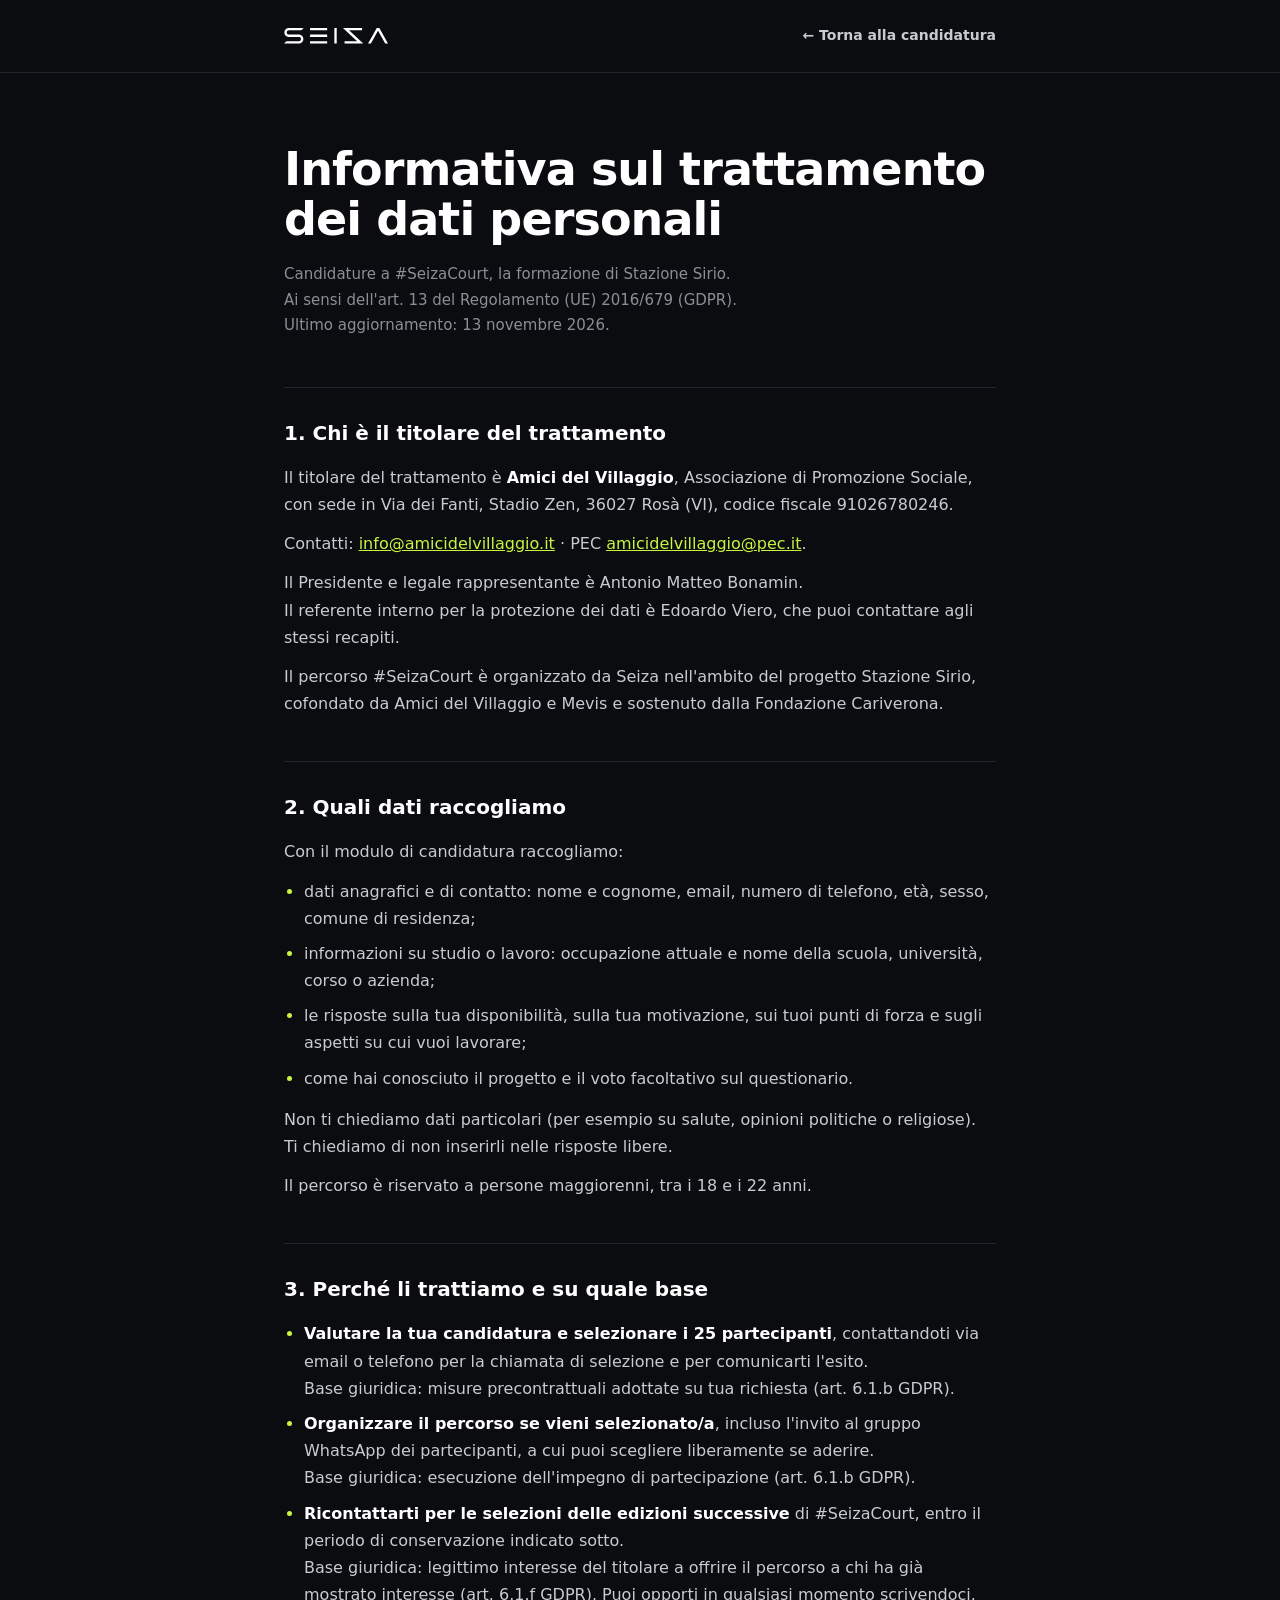
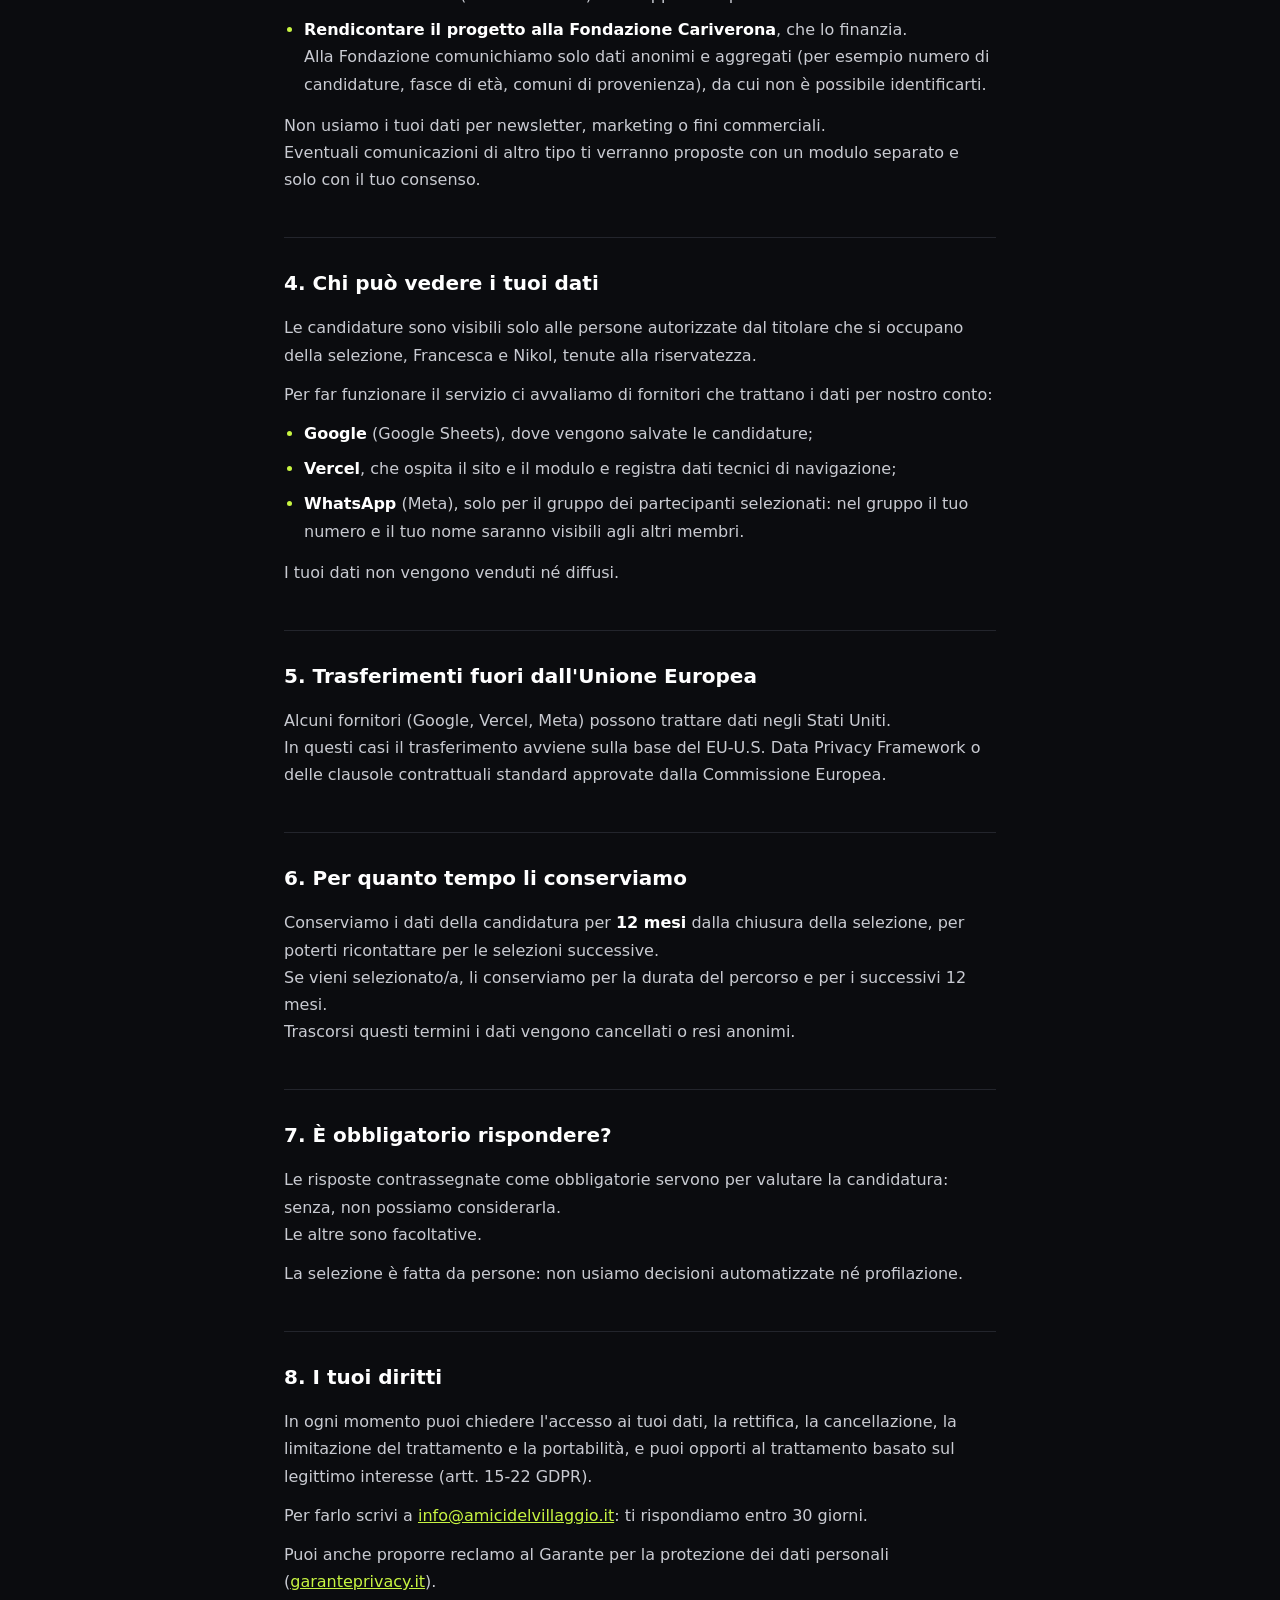
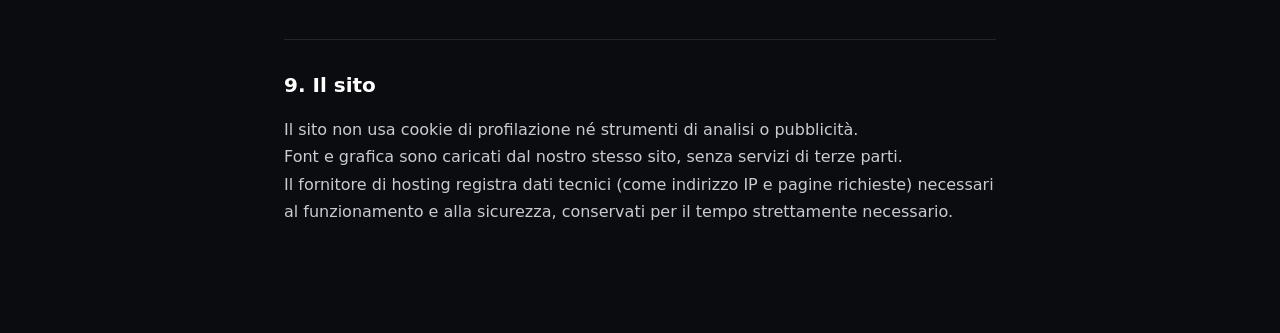
==== index.html @ 2c99aa0f "Add files via upload" ====
<!DOCTYPE html>
<html lang="it"><head><meta charset="utf-8"><meta name="viewport" content="width=device-width,initial-scale=1">
<title>Informativa privacy · Candidature #SeizaCourt</title>
<meta name="robots" content="noindex"><link rel="icon" href="/favicon.svg" type="image/svg+xml">
<link rel="stylesheet" href="/assets/fonts.css">
<style>
:root{--ink:#0B0C0F;--paper:#fff;--lime:#C8F542;--line:#23252C;--soft:#C9CBD2;--mute:#8B8E98}
*{box-sizing:border-box;margin:0;padding:0}
body{background:var(--ink);color:var(--paper);font-family:Montserrat,system-ui,sans-serif;font-weight:500;line-height:1.7;-webkit-font-smoothing:antialiased}
a{color:var(--lime)}
header{border-bottom:1px solid var(--line)}
header .in,main{max-width:760px;margin:0 auto;padding:0 24px}
header .in{height:72px;display:flex;align-items:center;justify-content:space-between}
header .brand{width:104px;display:block}header .brand svg{display:block;width:100%;height:auto}
header .back{color:var(--soft);text-decoration:none;font-size:14px;font-weight:600}
main{padding:72px 24px 96px}
h1{font-weight:800;font-size:clamp(30px,5vw,46px);line-height:1.08;letter-spacing:-.02em;text-wrap:balance}
.sub{color:var(--mute);font-size:15px;margin:18px 0 48px}
h2{font-weight:800;font-size:20px;margin:44px 0 14px;padding-top:28px;border-top:1px solid var(--line)}
p,li{color:var(--soft);font-size:16px}
p{margin:0 0 12px}strong{color:var(--paper)}
ul{margin:0 0 14px 20px}li{margin:0 0 8px}li::marker{color:var(--lime)}
</style></head>
<body><header><div class="in"><a class="brand" href="/" aria-label="Seiza"><svg xmlns="http://www.w3.org/2000/svg" viewBox="0 0 669.37 100" role="img" aria-label="Seiza"><path d="M605.23 17.22 L605.50 17.63 L605.87 18.51 L606.63 19.65 L607.01 20.53 L607.77 21.66 L608.15 22.55 L608.90 23.68 L609.28 24.57 L610.04 25.70 L610.42 26.58 L611.21 27.78 L614.49 33.83 L615.21 34.91 L615.59 35.79 L616.34 36.93 L616.72 37.81 L617.48 38.95 L617.86 39.83 L618.62 40.96 L618.99 41.85 L619.75 42.98 L620.13 43.87 L620.89 45.00 L621.26 45.88 L622.02 47.02 L622.40 47.90 L623.16 49.04 L623.54 49.92 L624.29 51.06 L624.67 51.94 L625.43 53.08 L625.81 53.96 L626.60 55.15 L628.74 59.18 L629.46 60.27 L629.84 61.15 L630.60 62.28 L630.98 63.17 L631.74 64.30 L632.11 65.19 L632.87 66.32 L633.25 67.20 L634.01 68.34 L634.38 69.22 L635.19 70.43 L651.28 99.20 L652.08 99.99 L669.37 99.99 L613.66 0.80 L612.87 0.01 L597.47 0.01 L596.44 1.33 L596.03 2.27 L595.28 3.40 L594.90 4.29 L594.14 5.42 L593.76 6.30 L593.01 7.44 L592.63 8.32 L591.87 9.46 L591.49 10.34 L590.74 11.48 L590.36 12.36 L589.60 13.49 L589.22 14.38 L588.47 15.51 L588.09 16.40 L587.33 17.53 L586.95 18.41 L586.19 19.55 L585.82 20.43 L585.06 21.57 L584.68 22.45 L583.92 23.59 L583.55 24.47 L582.79 25.61 L582.41 26.49 L581.65 27.62 L581.28 28.51 L580.52 29.64 L580.14 30.53 L579.38 31.66 L579.00 32.54 L578.25 33.68 L577.87 34.56 L577.11 35.70 L576.73 36.58 L575.98 37.72 L575.60 38.60 L574.84 39.73 L574.46 40.62 L573.71 41.75 L573.33 42.64 L572.57 43.77 L572.19 44.65 L571.44 45.79 L571.06 46.67 L570.30 47.81 L569.92 48.69 L569.16 49.83 L568.79 50.71 L568.03 51.84 L567.63 52.78 L541.01 99.92 L558.37 99.99 L559.17 99.20ZM510.09 99.99 L418.57 15.28 L502.76 15.22 L502.76 0.01 L379.37 0.07 L470.95 84.72 L389.79 84.78 L389.79 99.99ZM339.27 100.00 L339.34 0.08 L324.19 0.00 L324.12 99.92ZM277.71 15.22 L277.71 0.01 L167.69 0.07 L167.77 15.22ZM277.71 57.61 L277.71 42.39 L167.69 42.46 L167.77 57.61ZM277.71 99.99 L277.71 84.78 L167.69 84.85 L167.77 99.99ZM2.32 26.34 L2.19 26.46 L2.19 31.15 L2.32 31.28 L2.32 32.54 L2.49 32.71 L2.58 33.91 L3.39 37.28 L4.72 40.74 L6.19 43.54 L7.79 45.94 L9.53 48.08 L11.73 50.28 L15.19 52.94 L19.04 55.06 L22.12 56.27 L25.22 57.08 L27.06 57.28 L27.26 57.48 L28.52 57.48 L28.64 57.61 L96.26 57.61 L96.39 57.73 L97.76 57.73 L98.77 57.93 L100.83 58.62 L103.01 59.77 L104.32 60.75 L106.47 63.02 L107.35 64.34 L108.15 65.94 L108.72 67.52 L109.04 69.02 L109.04 70.38 L109.17 70.51 L109.17 71.88 L109.04 72.00 L109.04 73.37 L108.84 74.39 L108.15 76.45 L107.00 78.62 L106.01 79.95 L104.34 81.63 L103.01 82.62 L100.83 83.77 L98.77 84.45 L97.76 84.66 L96.39 84.66 L96.26 84.78 L15.15 84.78 L0.00 99.93 L97.37 99.99 L100.73 99.59 L105.25 98.39 L109.64 96.39 L113.22 94.01 L114.85 92.65 L117.05 90.45 L119.45 87.38 L121.83 83.15 L123.04 80.05 L123.98 76.30 L124.08 75.10 L124.25 74.93 L124.25 73.66 L124.38 73.54 L124.38 68.85 L124.21 68.69 L124.12 66.90 L123.57 64.17 L122.24 60.19 L120.38 56.46 L117.84 52.86 L114.84 49.72 L110.99 46.80 L107.27 44.81 L105.23 43.99 L102.06 43.07 L99.82 42.65 L99.44 42.65 L99.31 42.52 L98.05 42.52 L97.92 42.39 L30.31 42.39 L30.18 42.27 L28.81 42.27 L27.79 42.07 L25.72 41.37 L24.14 40.58 L22.81 39.70 L20.56 37.56 L19.21 35.65 L18.20 33.51 L17.52 30.92 L17.42 28.10 L17.53 28.00 L17.53 26.64 L17.85 25.13 L18.41 23.57 L19.56 21.38 L20.56 20.05 L22.21 18.39 L24.15 17.02 L25.72 16.24 L27.79 15.55 L28.81 15.34 L30.18 15.34 L30.31 15.22 L111.42 15.22 L126.57 0.07 L28.64 0.01 L28.48 0.17 L26.69 0.27 L23.97 0.81 L20.00 2.14 L17.20 3.47 L15.17 4.69 L11.73 7.33 L9.52 9.55 L7.13 12.59 L5.65 15.01 L4.33 17.80 L3.39 20.35 L2.58 23.71 L2.49 24.90 L2.32 25.07Z" fill="#FFFFFF" fill-rule="evenodd"/></svg></a><a class="back" href="/candidatura/">← Torna alla candidatura</a></div></header>
<main><h1>Informativa sul trattamento dei dati personali</h1>
<p class="sub">Candidature a #SeizaCourt, la formazione di Stazione Sirio.<br>Ai sensi dell'art. 13 del Regolamento (UE) 2016/679 (GDPR).<br>Ultimo aggiornamento: 13 novembre 2026.</p>

<h2>1. Chi è il titolare del trattamento</h2>
<p>Il titolare del trattamento è <strong>Amici del Villaggio</strong>, Associazione di Promozione Sociale, con sede in Via dei Fanti, Stadio Zen, 36027 Rosà (VI), codice fiscale 91026780246.</p>
<p>Contatti: <a href="mailto:info@amicidelvillaggio.it">info@amicidelvillaggio.it</a> · PEC <a href="mailto:amicidelvillaggio@pec.it">amicidelvillaggio@pec.it</a>.</p>
<p>Il Presidente e legale rappresentante è Antonio Matteo Bonamin.<br>Il referente interno per la protezione dei dati è Edoardo Viero, che puoi contattare agli stessi recapiti.</p>
<p>Il percorso #SeizaCourt è organizzato da Seiza nell'ambito del progetto Stazione Sirio, cofondato da Amici del Villaggio e Mevis e sostenuto dalla Fondazione Cariverona.</p>

<h2>2. Quali dati raccogliamo</h2>
<p>Con il modulo di candidatura raccogliamo:</p>
<ul>
<li>dati anagrafici e di contatto: nome e cognome, email, numero di telefono, età, sesso, comune di residenza;</li>
<li>informazioni su studio o lavoro: occupazione attuale e nome della scuola, università, corso o azienda;</li>
<li>le risposte sulla tua disponibilità, sulla tua motivazione, sui tuoi punti di forza e sugli aspetti su cui vuoi lavorare;</li>
<li>come hai conosciuto il progetto e il voto facoltativo sul questionario.</li>
</ul>
<p>Non ti chiediamo dati particolari (per esempio su salute, opinioni politiche o religiose).<br>Ti chiediamo di non inserirli nelle risposte libere.</p>
<p>Il percorso è riservato a persone maggiorenni, tra i 18 e i 22 anni.</p>

<h2>3. Perché li trattiamo e su quale base</h2>
<ul>
<li><strong>Valutare la tua candidatura e selezionare i 25 partecipanti</strong>, contattandoti via email o telefono per la chiamata di selezione e per comunicarti l'esito.<br>Base giuridica: misure precontrattuali adottate su tua richiesta (art. 6.1.b GDPR).</li>
<li><strong>Organizzare il percorso se vieni selezionato/a</strong>, incluso l'invito al gruppo WhatsApp dei partecipanti, a cui puoi scegliere liberamente se aderire.<br>Base giuridica: esecuzione dell'impegno di partecipazione (art. 6.1.b GDPR).</li>
<li><strong>Ricontattarti per le selezioni delle edizioni successive</strong> di #SeizaCourt, entro il periodo di conservazione indicato sotto.<br>Base giuridica: legittimo interesse del titolare a offrire il percorso a chi ha già mostrato interesse (art. 6.1.f GDPR). Puoi opporti in qualsiasi momento scrivendoci.</li>
<li><strong>Rendicontare il progetto alla Fondazione Cariverona</strong>, che lo finanzia.<br>Alla Fondazione comunichiamo solo dati anonimi e aggregati (per esempio numero di candidature, fasce di età, comuni di provenienza), da cui non è possibile identificarti.</li>
</ul>
<p>Non usiamo i tuoi dati per newsletter, marketing o fini commerciali.<br>Eventuali comunicazioni di altro tipo ti verranno proposte con un modulo separato e solo con il tuo consenso.</p>

<h2>4. Chi può vedere i tuoi dati</h2>
<p>Le candidature sono visibili solo alle persone autorizzate dal titolare che si occupano della selezione, Francesca e Nikol, tenute alla riservatezza.</p>
<p>Per far funzionare il servizio ci avvaliamo di fornitori che trattano i dati per nostro conto:</p>
<ul>
<li><strong>Google</strong> (Google Sheets), dove vengono salvate le candidature;</li>
<li><strong>Vercel</strong>, che ospita il sito e il modulo e registra dati tecnici di navigazione;</li>
<li><strong>WhatsApp</strong> (Meta), solo per il gruppo dei partecipanti selezionati: nel gruppo il tuo numero e il tuo nome saranno visibili agli altri membri.</li>
</ul>
<p>I tuoi dati non vengono venduti né diffusi.</p>

<h2>5. Trasferimenti fuori dall'Unione Europea</h2>
<p>Alcuni fornitori (Google, Vercel, Meta) possono trattare dati negli Stati Uniti.<br>In questi casi il trasferimento avviene sulla base del EU-U.S. Data Privacy Framework o delle clausole contrattuali standard approvate dalla Commissione Europea.</p>

<h2>6. Per quanto tempo li conserviamo</h2>
<p>Conserviamo i dati della candidatura per <strong>12 mesi</strong> dalla chiusura della selezione, per poterti ricontattare per le selezioni successive.<br>Se vieni selezionato/a, li conserviamo per la durata del percorso e per i successivi 12 mesi.<br>Trascorsi questi termini i dati vengono cancellati o resi anonimi.</p>

<h2>7. È obbligatorio rispondere?</h2>
<p>Le risposte contrassegnate come obbligatorie servono per valutare la candidatura: senza, non possiamo considerarla.<br>Le altre sono facoltative.</p>
<p>La selezione è fatta da persone: non usiamo decisioni automatizzate né profilazione.</p>

<h2>8. I tuoi diritti</h2>
<p>In ogni momento puoi chiedere l'accesso ai tuoi dati, la rettifica, la cancellazione, la limitazione del trattamento e la portabilità, e puoi opporti al trattamento basato sul legittimo interesse (artt. 15-22 GDPR).</p>
<p>Per farlo scrivi a <a href="mailto:info@amicidelvillaggio.it">info@amicidelvillaggio.it</a>: ti rispondiamo entro 30 giorni.</p>
<p>Puoi anche proporre reclamo al Garante per la protezione dei dati personali (<a href="https://www.garanteprivacy.it" target="_blank" rel="noopener">garanteprivacy.it</a>).</p>

<h2>9. Il sito</h2>
<p>Il sito non usa cookie di profilazione né strumenti di analisi o pubblicità.<br>Font e grafica sono caricati dal nostro stesso sito, senza servizi di terze parti.<br>Il fornitore di hosting registra dati tecnici (come indirizzo IP e pagine richieste) necessari al funzionamento e alla sicurezza, conservati per il tempo strettamente necessario.</p>
</main></body></html>
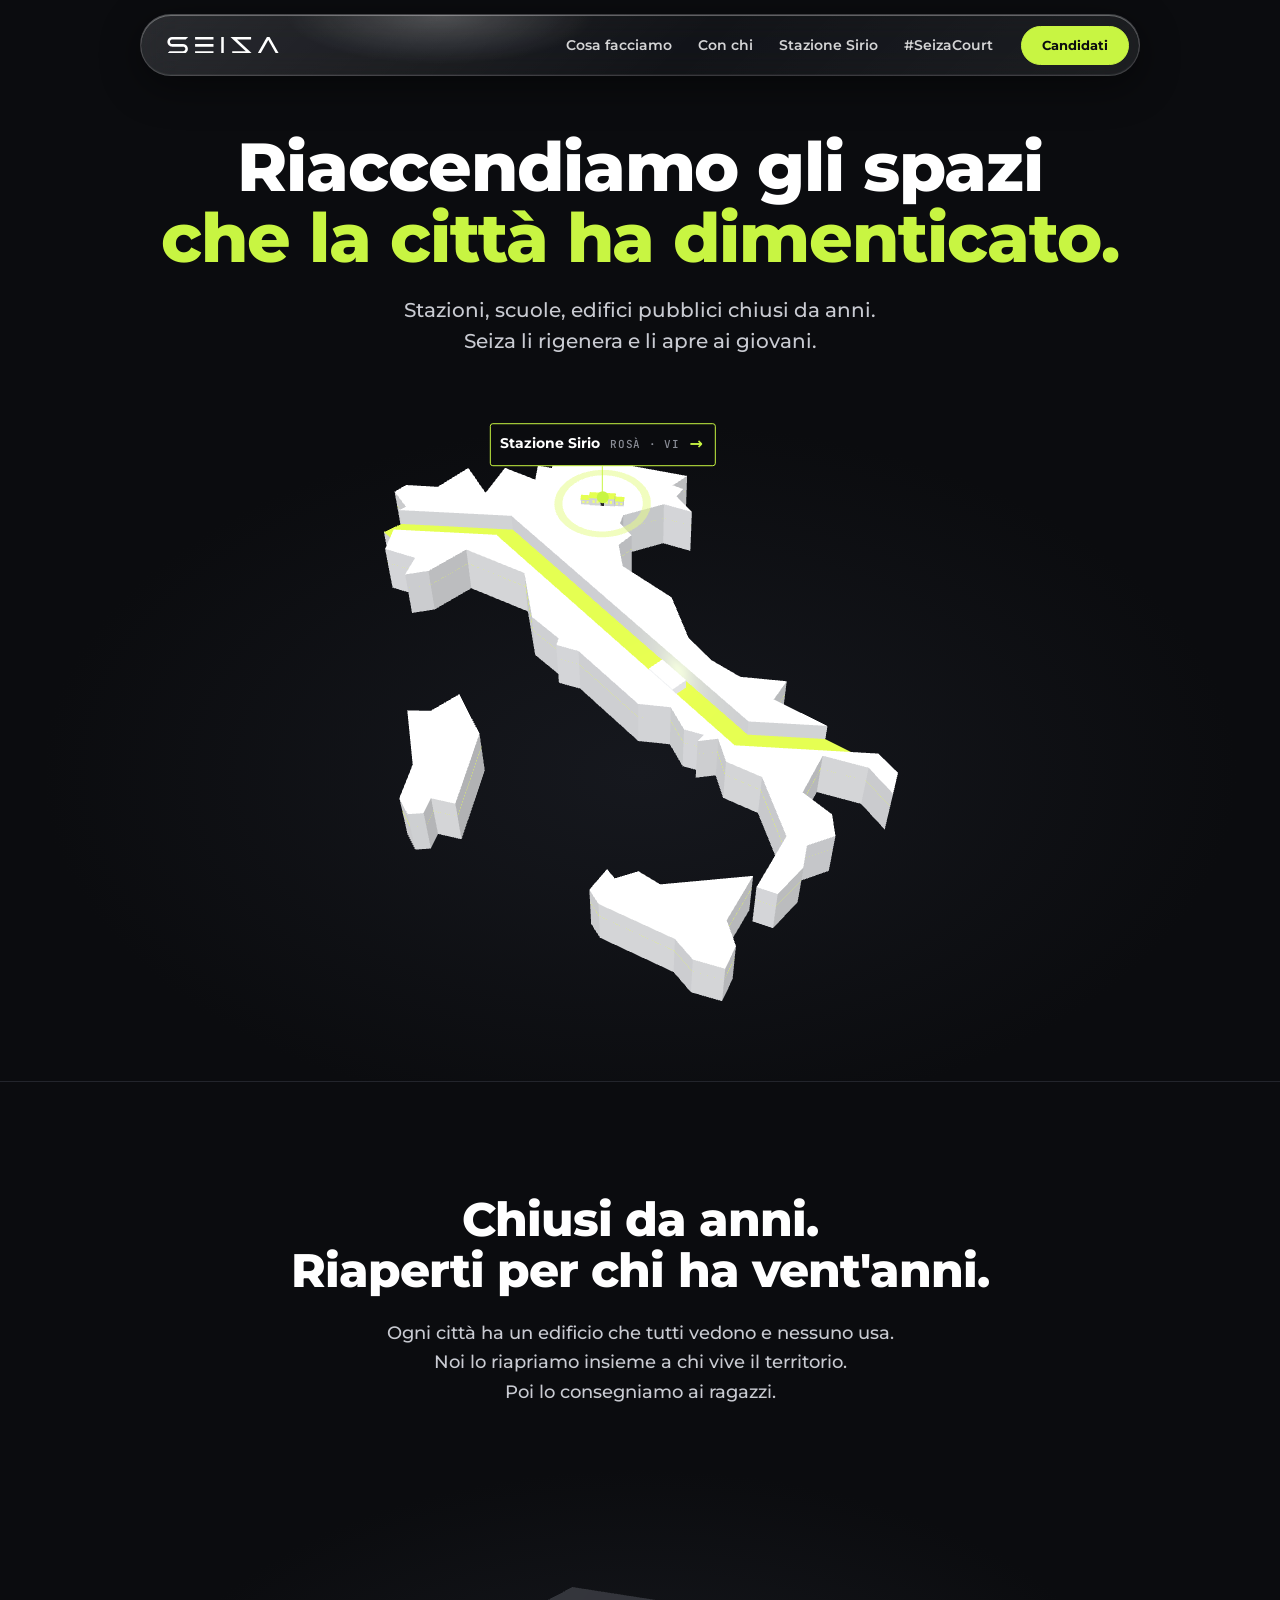
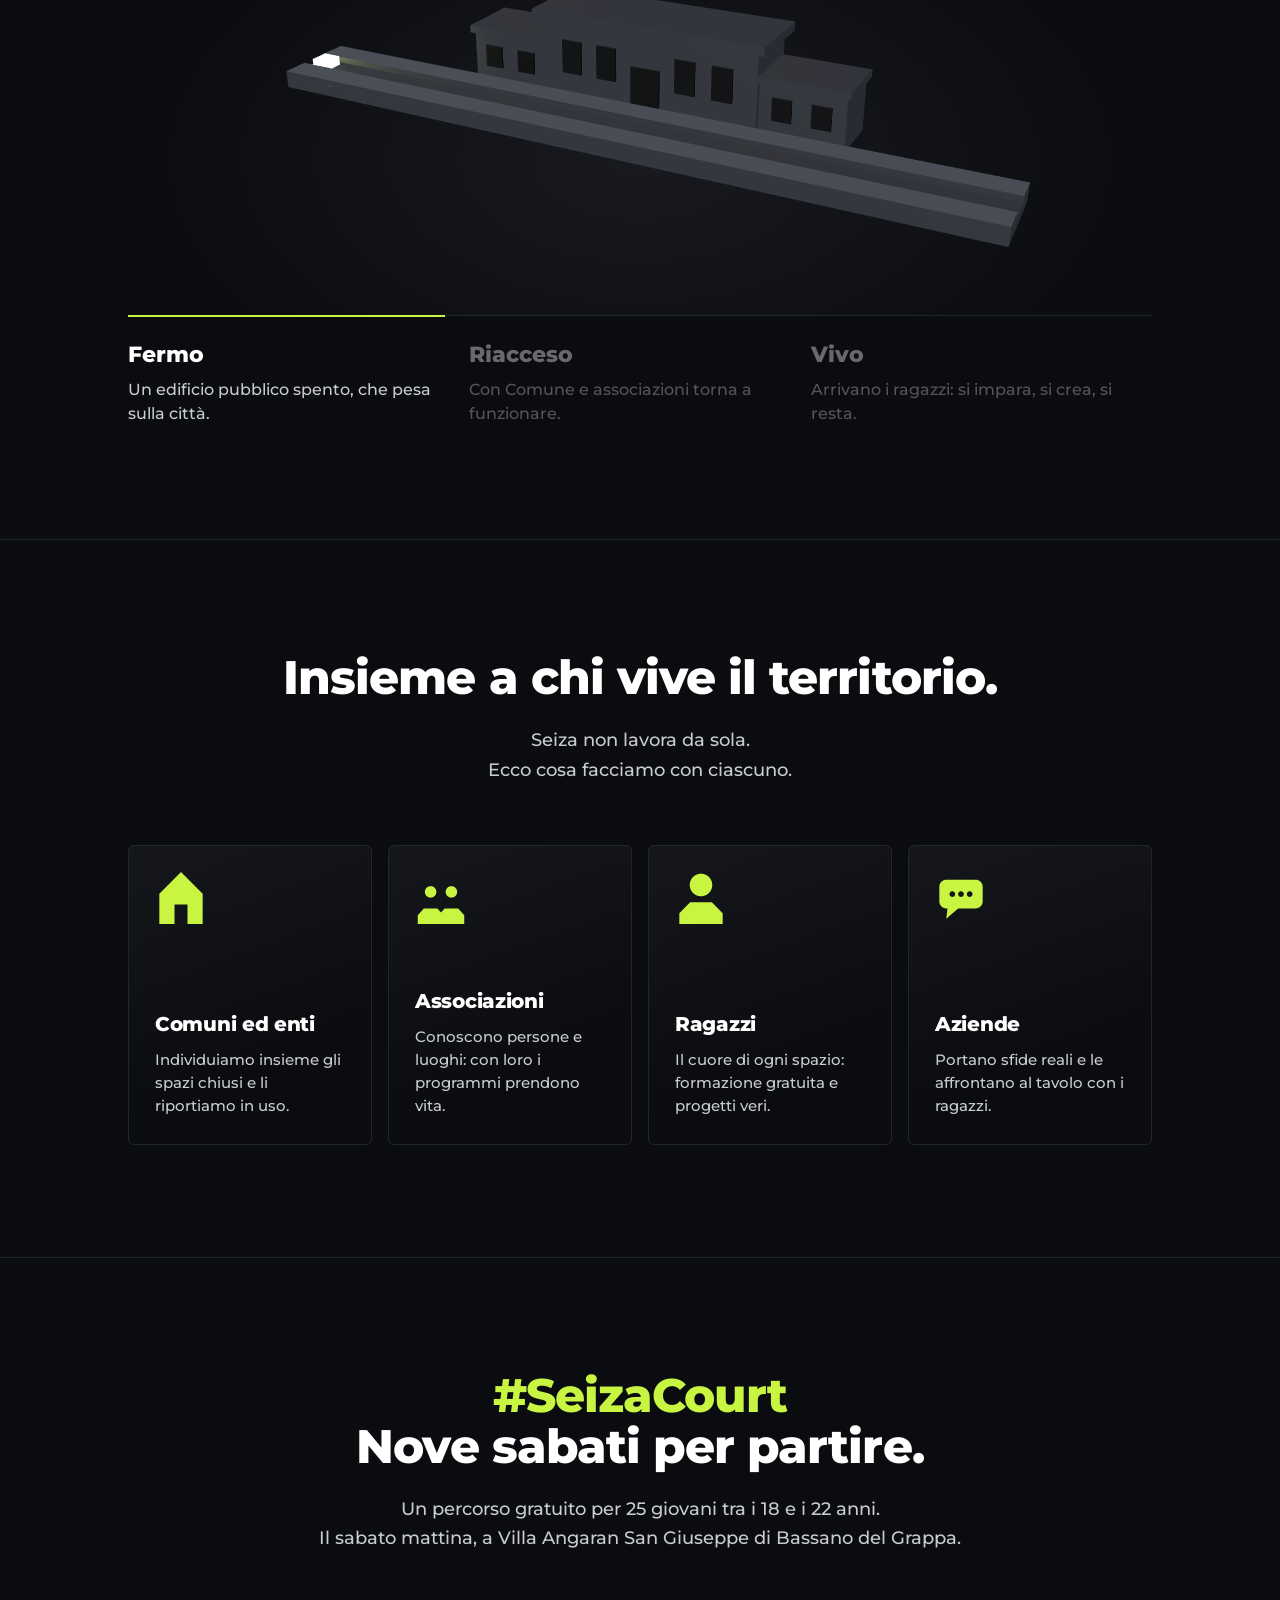
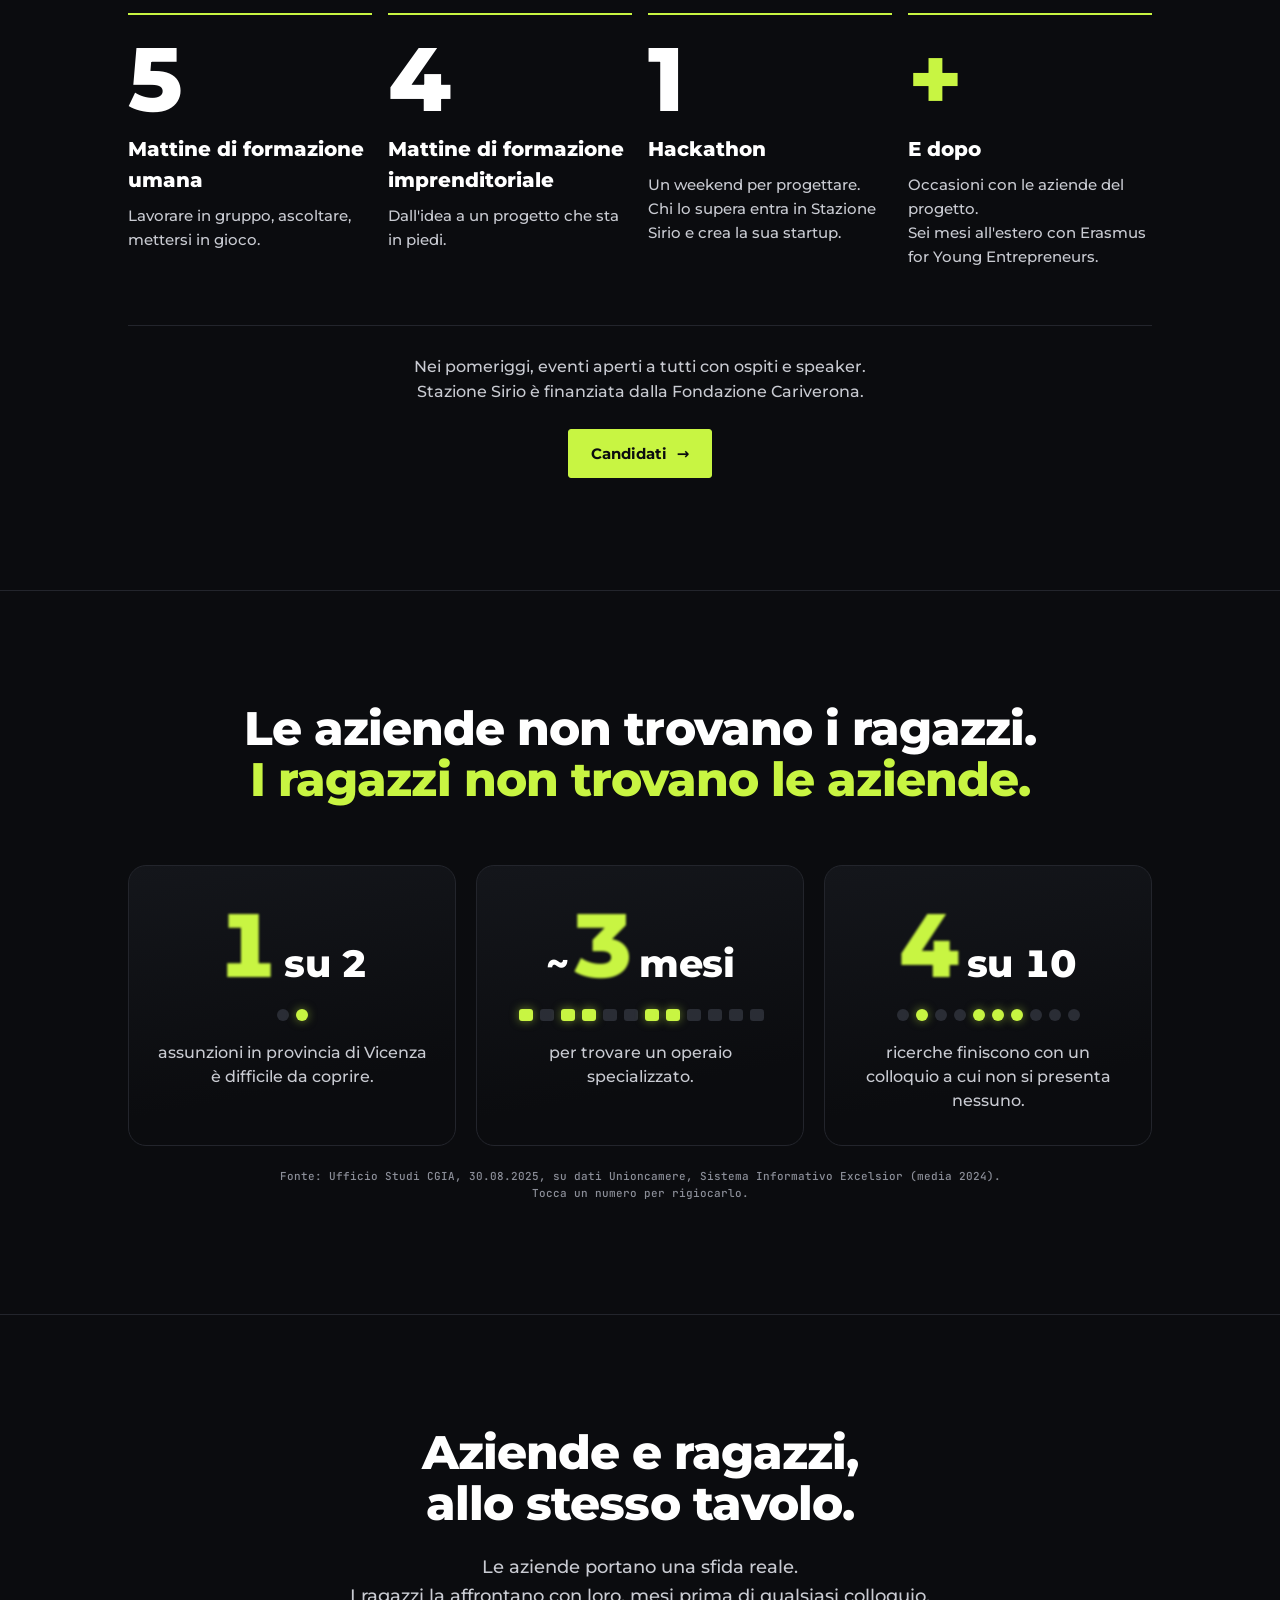
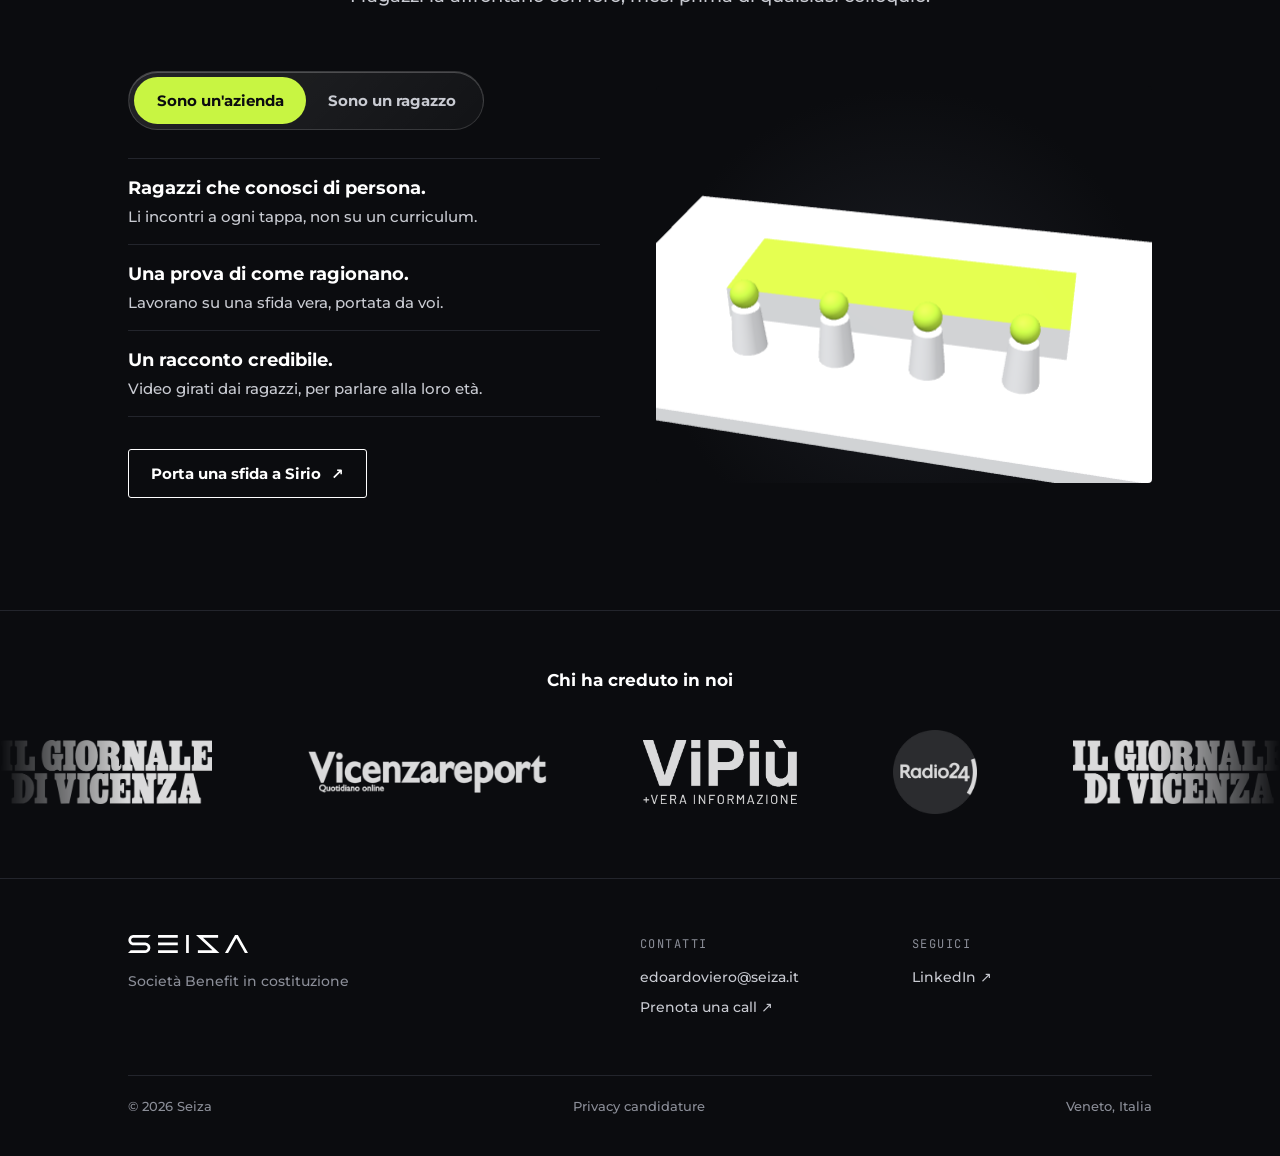
==== commit 4b1bdf1f: "Sito v8: home, candidatura e privacy come file separati Co-authored-by: edoardoviero <edoardoviero@u" ====
--- a/index.html
+++ b/index.html
@@ -1,81 +1,1183 @@
 <!DOCTYPE html>
 <html lang="it"><head><meta charset="utf-8"><meta name="viewport" content="width=device-width,initial-scale=1">
-<title>Informativa privacy · Candidature #SeizaCourt</title>
-<meta name="robots" content="noindex"><link rel="icon" href="/favicon.svg" type="image/svg+xml">
-<link rel="stylesheet" href="/assets/fonts.css">
-<style>
-:root{--ink:#0B0C0F;--paper:#fff;--lime:#C8F542;--line:#23252C;--soft:#C9CBD2;--mute:#8B8E98}
+<title>Seiza</title>
+<meta name="description" content="Seiza rigenera spazi in disuso e li apre ai giovani. Il primo programma, #SeizaCourt, parte da Stazione Sirio a Rosà (VI).">
+<meta property="og:title" content="Seiza"><meta property="og:description" content="Riaccendiamo gli spazi che la città ha dimenticato. Seiza rigenera spazi in disuso e li apre ai giovani."><meta property="og:image" content="/og-image.png"><meta name="twitter:card" content="summary_large_image"><link rel="icon" href="/favicon.svg" type="image/svg+xml"><link rel="apple-touch-icon" href="/apple-touch-icon.png">
+
+<link rel="stylesheet" href="/fonts.css">
+<style>/* Layout: one left edge for everything (12-col, 1240 max). Black field, white type, lime only where you act or where the track runs. */
+:root{
+  --ink:#0B0C0F; --ink2:#131419; --paper:#FFFFFF; --lime:#C8F542;
+  --line:#23252C; --mute:#8B8E98; --soft:#C9CBD2;
+  --display:'Montserrat',system-ui,-apple-system,'Segoe UI',sans-serif;
+  --mono:'JetBrains Mono',ui-monospace,Menlo,monospace;
+  --gut:clamp(16px,4vw,48px);
+  color-scheme:dark;
+}
 *{box-sizing:border-box;margin:0;padding:0}
-body{background:var(--ink);color:var(--paper);font-family:Montserrat,system-ui,sans-serif;font-weight:500;line-height:1.7;-webkit-font-smoothing:antialiased}
-a{color:var(--lime)}
-header{border-bottom:1px solid var(--line)}
-header .in,main{max-width:760px;margin:0 auto;padding:0 24px}
-header .in{height:72px;display:flex;align-items:center;justify-content:space-between}
-header .brand{width:104px;display:block}header .brand svg{display:block;width:100%;height:auto}
-header .back{color:var(--soft);text-decoration:none;font-size:14px;font-weight:600}
-main{padding:72px 24px 96px}
-h1{font-weight:800;font-size:clamp(30px,5vw,46px);line-height:1.08;letter-spacing:-.02em;text-wrap:balance}
-.sub{color:var(--mute);font-size:15px;margin:18px 0 48px}
-h2{font-weight:800;font-size:20px;margin:44px 0 14px;padding-top:28px;border-top:1px solid var(--line)}
-p,li{color:var(--soft);font-size:16px}
-p{margin:0 0 12px}strong{color:var(--paper)}
-ul{margin:0 0 14px 20px}li{margin:0 0 8px}li::marker{color:var(--lime)}
-</style></head>
-<body><header><div class="in"><a class="brand" href="/" aria-label="Seiza"><svg xmlns="http://www.w3.org/2000/svg" viewBox="0 0 669.37 100" role="img" aria-label="Seiza"><path d="M605.23 17.22 L605.50 17.63 L605.87 18.51 L606.63 19.65 L607.01 20.53 L607.77 21.66 L608.15 22.55 L608.90 23.68 L609.28 24.57 L610.04 25.70 L610.42 26.58 L611.21 27.78 L614.49 33.83 L615.21 34.91 L615.59 35.79 L616.34 36.93 L616.72 37.81 L617.48 38.95 L617.86 39.83 L618.62 40.96 L618.99 41.85 L619.75 42.98 L620.13 43.87 L620.89 45.00 L621.26 45.88 L622.02 47.02 L622.40 47.90 L623.16 49.04 L623.54 49.92 L624.29 51.06 L624.67 51.94 L625.43 53.08 L625.81 53.96 L626.60 55.15 L628.74 59.18 L629.46 60.27 L629.84 61.15 L630.60 62.28 L630.98 63.17 L631.74 64.30 L632.11 65.19 L632.87 66.32 L633.25 67.20 L634.01 68.34 L634.38 69.22 L635.19 70.43 L651.28 99.20 L652.08 99.99 L669.37 99.99 L613.66 0.80 L612.87 0.01 L597.47 0.01 L596.44 1.33 L596.03 2.27 L595.28 3.40 L594.90 4.29 L594.14 5.42 L593.76 6.30 L593.01 7.44 L592.63 8.32 L591.87 9.46 L591.49 10.34 L590.74 11.48 L590.36 12.36 L589.60 13.49 L589.22 14.38 L588.47 15.51 L588.09 16.40 L587.33 17.53 L586.95 18.41 L586.19 19.55 L585.82 20.43 L585.06 21.57 L584.68 22.45 L583.92 23.59 L583.55 24.47 L582.79 25.61 L582.41 26.49 L581.65 27.62 L581.28 28.51 L580.52 29.64 L580.14 30.53 L579.38 31.66 L579.00 32.54 L578.25 33.68 L577.87 34.56 L577.11 35.70 L576.73 36.58 L575.98 37.72 L575.60 38.60 L574.84 39.73 L574.46 40.62 L573.71 41.75 L573.33 42.64 L572.57 43.77 L572.19 44.65 L571.44 45.79 L571.06 46.67 L570.30 47.81 L569.92 48.69 L569.16 49.83 L568.79 50.71 L568.03 51.84 L567.63 52.78 L541.01 99.92 L558.37 99.99 L559.17 99.20ZM510.09 99.99 L418.57 15.28 L502.76 15.22 L502.76 0.01 L379.37 0.07 L470.95 84.72 L389.79 84.78 L389.79 99.99ZM339.27 100.00 L339.34 0.08 L324.19 0.00 L324.12 99.92ZM277.71 15.22 L277.71 0.01 L167.69 0.07 L167.77 15.22ZM277.71 57.61 L277.71 42.39 L167.69 42.46 L167.77 57.61ZM277.71 99.99 L277.71 84.78 L167.69 84.85 L167.77 99.99ZM2.32 26.34 L2.19 26.46 L2.19 31.15 L2.32 31.28 L2.32 32.54 L2.49 32.71 L2.58 33.91 L3.39 37.28 L4.72 40.74 L6.19 43.54 L7.79 45.94 L9.53 48.08 L11.73 50.28 L15.19 52.94 L19.04 55.06 L22.12 56.27 L25.22 57.08 L27.06 57.28 L27.26 57.48 L28.52 57.48 L28.64 57.61 L96.26 57.61 L96.39 57.73 L97.76 57.73 L98.77 57.93 L100.83 58.62 L103.01 59.77 L104.32 60.75 L106.47 63.02 L107.35 64.34 L108.15 65.94 L108.72 67.52 L109.04 69.02 L109.04 70.38 L109.17 70.51 L109.17 71.88 L109.04 72.00 L109.04 73.37 L108.84 74.39 L108.15 76.45 L107.00 78.62 L106.01 79.95 L104.34 81.63 L103.01 82.62 L100.83 83.77 L98.77 84.45 L97.76 84.66 L96.39 84.66 L96.26 84.78 L15.15 84.78 L0.00 99.93 L97.37 99.99 L100.73 99.59 L105.25 98.39 L109.64 96.39 L113.22 94.01 L114.85 92.65 L117.05 90.45 L119.45 87.38 L121.83 83.15 L123.04 80.05 L123.98 76.30 L124.08 75.10 L124.25 74.93 L124.25 73.66 L124.38 73.54 L124.38 68.85 L124.21 68.69 L124.12 66.90 L123.57 64.17 L122.24 60.19 L120.38 56.46 L117.84 52.86 L114.84 49.72 L110.99 46.80 L107.27 44.81 L105.23 43.99 L102.06 43.07 L99.82 42.65 L99.44 42.65 L99.31 42.52 L98.05 42.52 L97.92 42.39 L30.31 42.39 L30.18 42.27 L28.81 42.27 L27.79 42.07 L25.72 41.37 L24.14 40.58 L22.81 39.70 L20.56 37.56 L19.21 35.65 L18.20 33.51 L17.52 30.92 L17.42 28.10 L17.53 28.00 L17.53 26.64 L17.85 25.13 L18.41 23.57 L19.56 21.38 L20.56 20.05 L22.21 18.39 L24.15 17.02 L25.72 16.24 L27.79 15.55 L28.81 15.34 L30.18 15.34 L30.31 15.22 L111.42 15.22 L126.57 0.07 L28.64 0.01 L28.48 0.17 L26.69 0.27 L23.97 0.81 L20.00 2.14 L17.20 3.47 L15.17 4.69 L11.73 7.33 L9.52 9.55 L7.13 12.59 L5.65 15.01 L4.33 17.80 L3.39 20.35 L2.58 23.71 L2.49 24.90 L2.32 25.07Z" fill="#FFFFFF" fill-rule="evenodd"/></svg></a><a class="back" href="/candidatura/">← Torna alla candidatura</a></div></header>
-<main><h1>Informativa sul trattamento dei dati personali</h1>
-<p class="sub">Candidature a #SeizaCourt, la formazione di Stazione Sirio.<br>Ai sensi dell'art. 13 del Regolamento (UE) 2016/679 (GDPR).<br>Ultimo aggiornamento: 13 novembre 2026.</p>
-
-<h2>1. Chi è il titolare del trattamento</h2>
-<p>Il titolare del trattamento è <strong>Amici del Villaggio</strong>, Associazione di Promozione Sociale, con sede in Via dei Fanti, Stadio Zen, 36027 Rosà (VI), codice fiscale 91026780246.</p>
-<p>Contatti: <a href="mailto:info@amicidelvillaggio.it">info@amicidelvillaggio.it</a> · PEC <a href="mailto:amicidelvillaggio@pec.it">amicidelvillaggio@pec.it</a>.</p>
-<p>Il Presidente e legale rappresentante è Antonio Matteo Bonamin.<br>Il referente interno per la protezione dei dati è Edoardo Viero, che puoi contattare agli stessi recapiti.</p>
-<p>Il percorso #SeizaCourt è organizzato da Seiza nell'ambito del progetto Stazione Sirio, cofondato da Amici del Villaggio e Mevis e sostenuto dalla Fondazione Cariverona.</p>
-
-<h2>2. Quali dati raccogliamo</h2>
-<p>Con il modulo di candidatura raccogliamo:</p>
-<ul>
-<li>dati anagrafici e di contatto: nome e cognome, email, numero di telefono, età, sesso, comune di residenza;</li>
-<li>informazioni su studio o lavoro: occupazione attuale e nome della scuola, università, corso o azienda;</li>
-<li>le risposte sulla tua disponibilità, sulla tua motivazione, sui tuoi punti di forza e sugli aspetti su cui vuoi lavorare;</li>
-<li>come hai conosciuto il progetto e il voto facoltativo sul questionario.</li>
-</ul>
-<p>Non ti chiediamo dati particolari (per esempio su salute, opinioni politiche o religiose).<br>Ti chiediamo di non inserirli nelle risposte libere.</p>
-<p>Il percorso è riservato a persone maggiorenni, tra i 18 e i 22 anni.</p>
-
-<h2>3. Perché li trattiamo e su quale base</h2>
-<ul>
-<li><strong>Valutare la tua candidatura e selezionare i 25 partecipanti</strong>, contattandoti via email o telefono per la chiamata di selezione e per comunicarti l'esito.<br>Base giuridica: misure precontrattuali adottate su tua richiesta (art. 6.1.b GDPR).</li>
-<li><strong>Organizzare il percorso se vieni selezionato/a</strong>, incluso l'invito al gruppo WhatsApp dei partecipanti, a cui puoi scegliere liberamente se aderire.<br>Base giuridica: esecuzione dell'impegno di partecipazione (art. 6.1.b GDPR).</li>
-<li><strong>Ricontattarti per le selezioni delle edizioni successive</strong> di #SeizaCourt, entro il periodo di conservazione indicato sotto.<br>Base giuridica: legittimo interesse del titolare a offrire il percorso a chi ha già mostrato interesse (art. 6.1.f GDPR). Puoi opporti in qualsiasi momento scrivendoci.</li>
-<li><strong>Rendicontare il progetto alla Fondazione Cariverona</strong>, che lo finanzia.<br>Alla Fondazione comunichiamo solo dati anonimi e aggregati (per esempio numero di candidature, fasce di età, comuni di provenienza), da cui non è possibile identificarti.</li>
-</ul>
-<p>Non usiamo i tuoi dati per newsletter, marketing o fini commerciali.<br>Eventuali comunicazioni di altro tipo ti verranno proposte con un modulo separato e solo con il tuo consenso.</p>
-
-<h2>4. Chi può vedere i tuoi dati</h2>
-<p>Le candidature sono visibili solo alle persone autorizzate dal titolare che si occupano della selezione, Francesca e Nikol, tenute alla riservatezza.</p>
-<p>Per far funzionare il servizio ci avvaliamo di fornitori che trattano i dati per nostro conto:</p>
-<ul>
-<li><strong>Google</strong> (Google Sheets), dove vengono salvate le candidature;</li>
-<li><strong>Vercel</strong>, che ospita il sito e il modulo e registra dati tecnici di navigazione;</li>
-<li><strong>WhatsApp</strong> (Meta), solo per il gruppo dei partecipanti selezionati: nel gruppo il tuo numero e il tuo nome saranno visibili agli altri membri.</li>
-</ul>
-<p>I tuoi dati non vengono venduti né diffusi.</p>
-
-<h2>5. Trasferimenti fuori dall'Unione Europea</h2>
-<p>Alcuni fornitori (Google, Vercel, Meta) possono trattare dati negli Stati Uniti.<br>In questi casi il trasferimento avviene sulla base del EU-U.S. Data Privacy Framework o delle clausole contrattuali standard approvate dalla Commissione Europea.</p>
-
-<h2>6. Per quanto tempo li conserviamo</h2>
-<p>Conserviamo i dati della candidatura per <strong>12 mesi</strong> dalla chiusura della selezione, per poterti ricontattare per le selezioni successive.<br>Se vieni selezionato/a, li conserviamo per la durata del percorso e per i successivi 12 mesi.<br>Trascorsi questi termini i dati vengono cancellati o resi anonimi.</p>
-
-<h2>7. È obbligatorio rispondere?</h2>
-<p>Le risposte contrassegnate come obbligatorie servono per valutare la candidatura: senza, non possiamo considerarla.<br>Le altre sono facoltative.</p>
-<p>La selezione è fatta da persone: non usiamo decisioni automatizzate né profilazione.</p>
-
-<h2>8. I tuoi diritti</h2>
-<p>In ogni momento puoi chiedere l'accesso ai tuoi dati, la rettifica, la cancellazione, la limitazione del trattamento e la portabilità, e puoi opporti al trattamento basato sul legittimo interesse (artt. 15-22 GDPR).</p>
-<p>Per farlo scrivi a <a href="mailto:info@amicidelvillaggio.it">info@amicidelvillaggio.it</a>: ti rispondiamo entro 30 giorni.</p>
-<p>Puoi anche proporre reclamo al Garante per la protezione dei dati personali (<a href="https://www.garanteprivacy.it" target="_blank" rel="noopener">garanteprivacy.it</a>).</p>
-
-<h2>9. Il sito</h2>
-<p>Il sito non usa cookie di profilazione né strumenti di analisi o pubblicità.<br>Font e grafica sono caricati dal nostro stesso sito, senza servizi di terze parti.<br>Il fornitore di hosting registra dati tecnici (come indirizzo IP e pagine richieste) necessari al funzionamento e alla sicurezza, conservati per il tempo strettamente necessario.</p>
-</main></body></html>+html{scroll-behavior:smooth}
+body{background:var(--ink);color:var(--paper);font-family:var(--display);font-weight:500;line-height:1.55;-webkit-font-smoothing:antialiased}
+a{color:inherit}
+::selection{background:var(--lime);color:var(--ink)}
+:focus-visible{outline:2px solid var(--lime);outline-offset:3px}
+.wrap{max-width:1240px;margin:0 auto;padding:0 var(--gut)}
+.lbl{font-family:var(--mono);font-size:12px;letter-spacing:.12em;text-transform:uppercase;color:var(--mute)}
+.lbl.l{color:var(--lime)}
+h1,h2,h3{text-wrap:balance;letter-spacing:-.015em}
+.btn{display:inline-flex;align-items:center;gap:10px;font:700 15px/1 var(--display);text-decoration:none;padding:16px 22px;border-radius:3px;border:1px solid var(--paper);background:transparent;color:var(--paper);cursor:pointer;transition:background .2s,color .2s,border-color .2s}
+.btn:hover{background:var(--paper);color:var(--ink)}
+.btn.lime{background:var(--lime);border-color:var(--lime);color:var(--ink)}
+.btn.lime:hover{background:var(--paper);border-color:var(--paper)}
+.btn.sm{padding:11px 16px;font-size:13px}
+.btn .ar{transition:transform .2s}.btn:hover .ar{transform:translateX(3px)}
+
+/* nav */
+nav{position:sticky;top:0;z-index:40;background:rgba(11,12,15,.86);backdrop-filter:blur(12px);-webkit-backdrop-filter:blur(12px);border-bottom:1px solid var(--line)}
+nav .wrap{display:flex;align-items:center;gap:32px;height:72px}
+.brand{display:block;width:150px;text-decoration:none}
+.brand svg{display:block;width:100%;height:auto}
+nav ul{list-style:none;display:flex;gap:28px;margin-left:auto}
+nav ul a{text-decoration:none;font-size:14px;font-weight:600;color:var(--soft)}
+nav ul a:hover{color:var(--paper)}
+@media (max-width:820px){nav ul{display:none}nav .btn{margin-left:auto}}
+
+/* hero */
+.hero{padding:56px 0 0}
+.hero-grid{display:grid;grid-template-columns:minmax(0,5fr) minmax(0,7fr);gap:40px;align-items:center}
+.hero h1{font-weight:800;font-size:clamp(38px,5.2vw,68px);line-height:1.02;margin:18px 0 22px}
+.hero h1 em{font-style:normal;color:var(--lime)}
+.hero p.lead{font-size:clamp(17px,1.5vw,19px);color:var(--soft);max-width:44ch}
+.ctas{display:flex;gap:12px;flex-wrap:wrap;margin-top:32px}
+.map{position:relative;aspect-ratio:1/1;max-height:720px;width:100%;touch-action:pan-y;cursor:grab}
+.map:active{cursor:grabbing}
+.map canvas{position:absolute;inset:0;width:100%!important;height:100%!important;display:block}
+.map .fb{position:absolute;inset:0;display:grid;place-items:center}
+.map .fb svg{width:78%;height:auto}
+.pin{text-decoration:none;position:absolute;left:0;top:0;transform:translate(-50%,-100%);z-index:3;display:flex;flex-direction:column;align-items:center;gap:0;background:none;border:0;color:var(--paper);cursor:pointer;font-family:var(--display)}
+.pin .tag{display:flex;align-items:center;gap:10px;background:var(--ink);border:1px solid var(--lime);border-radius:3px;padding:8px 12px 8px 10px;white-space:nowrap;transition:background .2s,color .2s}
+.pin .tag b{font-weight:700;font-size:14px}
+.pin .tag span{font-family:var(--mono);font-size:11px;color:var(--mute);letter-spacing:.06em}
+.pin .tag i{font-style:normal;color:var(--lime);font-weight:700}
+.pin:hover .tag,.pin:focus-visible .tag{background:var(--lime);color:var(--ink)}
+.pin:hover .tag span,.pin:focus-visible .tag span,.pin:hover .tag i,.pin:focus-visible .tag i{color:var(--ink)}
+.pin .stem{width:1px;height:26px;background:var(--lime)}
+.pin .dot{width:12px;height:12px;border-radius:50%;background:var(--lime);box-shadow:0 0 0 0 rgba(200,245,66,.6);animation:pulse 2s infinite;margin-top:-1px}
+@keyframes pulse{0%{box-shadow:0 0 0 0 rgba(200,245,66,.55)}80%,100%{box-shadow:0 0 0 14px rgba(200,245,66,0)}}
+.map .hint{position:absolute;right:0;bottom:6px}
+@media (max-width:900px){.hero-grid{grid-template-columns:1fr}.map{max-width:560px;margin:0 auto}}
+.facts{display:grid;grid-template-columns:repeat(3,1fr);border-top:1px solid var(--line);margin-top:40px}
+.facts>div{padding:24px 0 28px;border-right:1px solid var(--line);padding-left:28px}
+.facts>div:first-child{padding-left:0}
+.facts>div:last-child{border-right:0}
+.facts b{display:block;font-weight:800;font-size:clamp(28px,3.2vw,44px);line-height:1.1;font-variant-numeric:tabular-nums}
+.facts span{color:var(--mute);font-size:14px}
+@media (max-width:600px){.facts{grid-template-columns:1fr}.facts>div{border-right:0;border-bottom:1px solid var(--line);padding-left:0}}
+
+/* sections */
+section{padding:112px 0;border-top:1px solid var(--line)}
+.head{max-width:780px;margin-bottom:56px}
+.head h2{font-weight:800;font-size:clamp(30px,3.8vw,50px);line-height:1.08;margin:14px 0 18px}
+.head p{color:var(--soft);font-size:18px;max-width:60ch}
+@media (max-width:700px){section{padding:80px 0}}
+.stats{display:grid;grid-template-columns:repeat(3,1fr);gap:16px}
+.stat{border:1px solid var(--line);border-radius:4px;padding:28px;display:flex;flex-direction:column;gap:10px;background:var(--ink2)}
+.stat b{font-weight:800;font-size:clamp(40px,4.4vw,60px);line-height:1;font-variant-numeric:tabular-nums}
+.stat p{color:var(--soft);font-size:15px}
+.src{margin-top:14px;font-family:var(--mono);font-size:11px;color:var(--mute)}
+@media (max-width:860px){.stats{grid-template-columns:1fr}}
+.actors{display:grid;grid-template-columns:repeat(4,1fr);gap:16px}
+.actor{border:1px solid var(--line);border-radius:4px;padding:28px 24px;background:var(--ink2);display:flex;flex-direction:column;gap:12px;min-height:300px}
+.actor .ic{width:52px;height:52px;margin-bottom:22px}
+.actor .ic svg{width:100%;height:100%}
+.actor h3{font-weight:800;font-size:22px}
+.actor p{color:var(--soft);font-size:15px}
+.actor .gv{margin-top:auto;padding-top:16px;border-top:1px solid var(--line);font-family:var(--mono);font-size:12px;color:var(--lime);letter-spacing:.04em}
+.actor.me{background:var(--lime);border-color:var(--lime);color:var(--ink)}
+.actor.me p{color:#2b3010}.actor.me .gv{color:var(--ink);border-color:rgba(11,12,15,.2)}
+@media (max-width:1000px){.actors{grid-template-columns:1fr 1fr}}
+@media (max-width:560px){.actors{grid-template-columns:1fr}}
+.line-list{border-top:1px solid var(--line)}
+.stn{display:grid;grid-template-columns:80px minmax(0,1.4fr) minmax(0,1fr) auto;gap:24px;align-items:center;padding:28px 0;border-bottom:1px solid var(--line)}
+.stn .n{font-family:var(--mono);font-size:13px;color:var(--mute)}
+.stn h3{font-weight:800;font-size:28px}
+.stn h3 small{display:block;font-weight:500;font-size:14px;color:var(--mute);letter-spacing:0;margin-top:2px}
+.stn .st{display:flex;align-items:center;gap:10px;font-size:14px;color:var(--soft)}
+.stn .st i{width:9px;height:9px;border-radius:50%;background:var(--lime);display:inline-block}
+.stn.off h3{color:var(--mute)}.stn.off .st i{background:transparent;border:1px solid var(--mute)}
+@media (max-width:760px){.stn{grid-template-columns:1fr;gap:10px}}
+.benefits{display:grid;grid-template-columns:repeat(2,1fr);gap:16px}
+.bf{border:1px solid var(--line);border-radius:4px;padding:28px;background:var(--ink2);display:grid;grid-template-columns:44px 1fr;gap:16px}
+.bf .k{font-family:var(--mono);font-size:13px;color:var(--lime);padding-top:4px}
+.bf h3{font-weight:700;font-size:20px;margin-bottom:6px}
+.bf p{color:var(--soft);font-size:15px}
+@media (max-width:760px){.benefits{grid-template-columns:1fr}}
+.call{margin-top:16px;display:flex;justify-content:space-between;align-items:center;gap:24px;flex-wrap:wrap;border:1px solid var(--lime);border-radius:4px;padding:28px}
+.call h3{font-weight:800;font-size:24px}.call p{color:var(--soft)}
+.final{text-align:left}
+.final h2{font-weight:800;font-size:clamp(40px,6vw,84px);line-height:1;max-width:14ch;margin:14px 0 24px}
+.final h2 em{font-style:normal;color:var(--lime)}
+.final p{color:var(--soft);font-size:19px;max-width:46ch;margin-bottom:32px}
+footer{border-top:1px solid var(--line);padding:56px 0 40px}
+.ft{display:grid;grid-template-columns:2fr 1fr 1fr;gap:32px}
+.ft .brand{width:180px}
+.ft h4{font-family:var(--mono);font-weight:400;font-size:12px;letter-spacing:.12em;text-transform:uppercase;color:var(--mute);margin-bottom:14px}
+.ft a,.ft span{display:block;color:var(--soft);text-decoration:none;font-size:14px;margin-bottom:8px}
+.ft a:hover{color:var(--paper)}
+.legal{display:flex;justify-content:space-between;flex-wrap:wrap;gap:12px;margin-top:48px;padding-top:20px;border-top:1px solid var(--line)}
+@media (max-width:760px){.ft{grid-template-columns:1fr}}
+
+/* Sirio station panel */
+.st-panel{position:fixed;inset:0;z-index:80;background:var(--ink);overflow:auto;display:none}
+.st-panel.open{display:block;animation:stIn .5s cubic-bezier(.2,.7,.2,1)}
+@keyframes stIn{from{opacity:0;transform:translateY(24px)}to{opacity:1;transform:none}}
+.st-top{position:sticky;top:0;z-index:2;background:rgba(11,12,15,.9);backdrop-filter:blur(12px);-webkit-backdrop-filter:blur(12px);border-bottom:1px solid var(--line)}
+.st-top .wrap{display:flex;align-items:center;gap:20px;height:64px}
+.back{background:none;border:1px solid var(--line);color:var(--paper);font:600 14px var(--display);padding:9px 14px;border-radius:3px;cursor:pointer}
+.back:hover{border-color:var(--paper)}
+.st-top .btn{margin-left:auto}
+.st-hero{padding:72px 0 56px;display:grid;grid-template-columns:minmax(0,1.1fr) minmax(0,1fr);gap:48px;align-items:end;border-bottom:1px solid var(--line)}
+.st-hero h1{font-weight:800;font-size:clamp(64px,11vw,148px);line-height:.9;letter-spacing:-.03em;margin:16px 0 0}
+.st-hero p{color:var(--soft);font-size:18px;max-width:46ch}
+.st-coord{display:flex;gap:28px;margin-top:22px;flex-wrap:wrap}
+@media (max-width:860px){.st-hero{grid-template-columns:1fr}}
+.st-sec{padding:72px 0;border-bottom:1px solid var(--line)}
+.st-sec h2{font-weight:800;font-size:clamp(26px,3vw,38px);line-height:1.1;margin:12px 0 28px;max-width:24ch}
+.zero-grid{display:grid;grid-template-columns:repeat(4,1fr);border-top:1px solid var(--line);border-left:1px solid var(--line)}
+.zero-grid>div{border-right:1px solid var(--line);border-bottom:1px solid var(--line);padding:22px 22px 24px;display:flex;flex-direction:column;gap:6px}
+.zero-grid b{font-weight:800;font-size:clamp(20px,2vw,26px)}
+@media (max-width:860px){.zero-grid{grid-template-columns:1fr 1fr}}
+.track{display:grid;grid-template-columns:repeat(5,1fr);position:relative}
+.track::before{content:"";position:absolute;left:0;right:0;top:33px;height:3px;background:var(--lime);border-radius:2px}
+.mo{padding-right:12px}
+.mo .lbl{display:block;height:28px}
+.mo .ss{display:flex;gap:10px;margin-top:6px}
+.tp{flex:1;min-width:0;background:var(--ink);border:1px solid var(--line);border-radius:3px;padding:30px 10px 12px;position:relative;font-weight:800;font-size:20px}
+.tp::before{content:"";position:absolute;top:-1px;left:10px;transform:translateY(-50%);width:13px;height:13px;border-radius:50%;background:var(--ink);border:3px solid var(--lime)}
+.tp small{display:block;font-family:var(--mono);font-weight:400;font-size:11px;color:var(--mute);margin-bottom:4px}
+.tp.fin{background:var(--lime);border-color:var(--lime);color:var(--ink);font-size:15px}
+.tp.fin small{color:#2b3010}.tp.fin::before{background:var(--paper);border-color:var(--ink)}
+@media (max-width:860px){.track{grid-template-columns:1fr;gap:18px}.track::before{display:none}}
+.sat{display:grid;grid-template-columns:repeat(3,1fr);gap:16px}
+.sat>div{border:1px solid var(--line);border-radius:4px;padding:26px;background:var(--ink2)}
+.sat h3{font-weight:700;font-size:19px;margin:10px 0 6px}
+.sat p{color:var(--soft);font-size:15px}
+@media (max-width:860px){.sat{grid-template-columns:1fr}}
+.nights{display:flex;justify-content:space-between;gap:24px;align-items:center;flex-wrap:wrap;border:1px dashed var(--line);border-radius:4px;padding:28px}
+.nights h3{font-weight:800;font-size:22px}.nights p{color:var(--soft);max-width:60ch;margin-top:4px}
+.chip{font-family:var(--mono);font-size:11px;letter-spacing:.1em;text-transform:uppercase;border:1px solid var(--lime);color:var(--lime);padding:6px 10px;border-radius:2px;white-space:nowrap}
+.st-ctas{display:grid;grid-template-columns:1fr 1fr;gap:16px}
+.st-ctas>div{border:1px solid var(--line);border-radius:4px;padding:32px;display:flex;flex-direction:column;gap:14px;align-items:flex-start}
+.st-ctas>div.go{border-color:var(--lime)}
+.st-ctas h3{font-weight:800;font-size:26px;line-height:1.15}
+.st-ctas p{color:var(--soft)}
+@media (max-width:760px){.st-ctas{grid-template-columns:1fr}}
+
+@media (prefers-reduced-motion:reduce){*,*::before,*::after{animation:none!important;transition:none!important}html{scroll-behavior:auto}}
+
+/* v3: centered hero */
+.hero{padding:64px 0 0;text-align:center}
+.hero .lbl{display:inline-block}
+.hero h1{font-weight:800;font-size:clamp(38px,5.6vw,76px);line-height:1.02;margin:16px auto 18px;max-width:16ch}
+.hero p.lead{margin:0 auto;max-width:56ch}
+.hero .ctas{justify-content:center;margin-top:28px}
+.stage{position:relative;height:min(74vh,760px);min-height:420px;margin-top:28px;border-top:1px solid var(--line);border-bottom:1px solid var(--line);background:radial-gradient(ellipse at 50% 55%,#16181E 0%,var(--ink) 65%)}
+.stage canvas{position:absolute;inset:0;width:100%!important;height:100%!important;display:block}
+.stage .fb{position:absolute;inset:0;display:grid;place-items:center}
+.stage .fb svg{height:84%;width:auto}
+.stage .pin{opacity:0;transition:opacity .6s}
+.stage .pin.on{opacity:1}
+.stage .skip{position:absolute;right:var(--gut);bottom:16px;background:none;border:1px solid var(--line);color:var(--mute);font:500 12px var(--mono);letter-spacing:.1em;text-transform:uppercase;padding:8px 12px;border-radius:3px;cursor:pointer}
+.stage .skip:hover{color:var(--paper);border-color:var(--paper)}
+.stage .cap{position:absolute;left:var(--gut);bottom:18px}
+/* visuals */
+.vis{display:block;width:100%;height:auto}
+.steps3{display:grid;grid-template-columns:repeat(3,1fr);gap:16px}
+.step{border:1px solid var(--line);border-radius:4px;background:var(--ink2);overflow:hidden;display:flex;flex-direction:column}
+.step .pic{aspect-ratio:16/10;display:grid;place-items:center;padding:18px 10px 0;background:radial-gradient(ellipse at 50% 70%,#181A20 0%,var(--ink2) 70%)}
+.step .pic img{width:100%;height:auto}
+.step .tx{padding:24px 26px 28px}
+.step .tx h3{font-weight:800;font-size:22px;margin:8px 0 6px}
+.step .tx p{color:var(--soft);font-size:15px}
+@media (max-width:900px){.steps3{grid-template-columns:1fr}}
+.who{display:grid;grid-template-columns:repeat(4,1fr);gap:16px}
+.who>div{border:1px solid var(--line);border-radius:4px;background:var(--ink2);padding:24px;display:flex;flex-direction:column;gap:10px}
+.who .pic{height:170px;display:flex;align-items:flex-end;justify-content:flex-start;margin-bottom:12px}
+.who .pic img{max-height:100%;max-width:70%;width:auto}
+.who h3{font-weight:800;font-size:21px}
+.who p{color:var(--soft);font-size:15px}
+.who .ex{margin-top:auto;padding-top:14px;border-top:1px solid var(--line);font-family:var(--mono);font-size:12px;color:var(--lime);letter-spacing:.04em}
+@media (max-width:1000px){.who{grid-template-columns:1fr 1fr}}
+@media (max-width:560px){.who{grid-template-columns:1fr}}
+.where{display:grid;grid-template-columns:minmax(0,1.1fr) minmax(0,1fr);gap:56px;align-items:center}
+.where .pic{border:1px solid var(--line);border-radius:4px;overflow:hidden;background:radial-gradient(ellipse at 40% 40%,#181A20 0%,var(--ink) 70%);padding:24px}
+.where h2{font-weight:800;font-size:clamp(30px,3.8vw,50px);line-height:1.08;margin:14px 0 18px}
+.where p{color:var(--soft);font-size:18px;max-width:50ch}
+.where .meta{display:flex;gap:24px;flex-wrap:wrap;margin:22px 0 30px}
+@media (max-width:900px){.where{grid-template-columns:1fr}}
+.prog-vis{border:1px solid var(--line);border-radius:4px;padding:40px 28px 18px;background:radial-gradient(ellipse at 50% 80%,#181A20 0%,var(--ink2) 70%)}
+.months{display:grid;grid-template-columns:repeat(9,1fr);margin-top:14px;padding:0 3% 0 4%}
+.months span{font-family:var(--mono);font-size:11px;letter-spacing:.08em;text-transform:uppercase;color:var(--mute);text-align:center}
+.months span:last-child{color:var(--lime)}
+.zero-grid.pg{margin-top:16px}
+.tag-h{font-family:var(--mono);color:var(--lime);font-weight:500}
+.apply-slot{border:1px dashed #3A3E46;border-radius:6px;padding:48px 32px;display:flex;justify-content:space-between;align-items:center;gap:24px;flex-wrap:wrap;margin-top:8px}
+.apply-slot h3{font-weight:800;font-size:26px}.apply-slot p{color:var(--soft);margin-top:4px}
+
+/* v4: one sentence per line, fewer forced wraps */
+.head{max-width:1040px}
+.head h2,.where h2,.az h2,.final h2{text-wrap:wrap}
+.head p,.where p,.az-p,.final p,.hero p.lead{max-width:none;text-wrap:pretty}
+.hero h1{max-width:none}
+.hero p.lead{max-width:860px}
+.step .tx p,.who p{text-wrap:pretty}
+/* live mini scenes over their static fallback */
+.mini{position:relative}
+.mini canvas{position:absolute;inset:0;width:100%!important;height:100%!important;display:block}
+.mini.live>img{visibility:hidden}
+.step .pic.mini{padding:0;aspect-ratio:1200/720}
+.step .pic.mini>img{width:100%;height:100%;object-fit:contain}
+.who-scene{aspect-ratio:1200/330;border:1px solid var(--line);border-radius:4px;background:radial-gradient(ellipse at 50% 70%,#181A20 0%,var(--ink2) 70%);margin-bottom:16px;overflow:hidden}
+.who-scene>img{width:100%;height:100%;object-fit:contain;padding:30px}
+.who>div{transition:border-color .3s,background .3s}
+.who>div.on{border-color:var(--lime);background:#16180F}
+.who>div.on .lbl{color:var(--lime)}
+.who h3{margin-top:4px}
+.partners{margin:26px 0 30px}
+.partners .lbl{display:block;margin-bottom:12px}
+.logos,.press{display:flex;gap:12px;flex-wrap:wrap}
+.lg{background:#F2F3F5;border-radius:4px;display:grid;place-items:center;padding:14px 20px;height:96px;min-width:150px}
+.lg img{max-height:68px;max-width:200px;width:auto;height:auto;display:block}
+#stampa{padding:64px 0}
+.press-row{display:grid;grid-template-columns:200px 1fr;gap:32px;align-items:center}
+.press .lg{flex:1;min-width:180px;height:110px}
+.press .lg img{max-height:64px;max-width:80%}
+@media (max-width:760px){.press-row{grid-template-columns:1fr}}
+.az{display:grid;grid-template-columns:minmax(0,1fr) minmax(0,1fr);gap:56px;align-items:center}
+.az h2{font-weight:800;font-size:clamp(30px,3.6vw,48px);line-height:1.08;margin:14px 0 18px}
+.az-p{color:var(--soft);font-size:18px}
+.az-list{display:grid;gap:0;margin:28px 0 30px;border-top:1px solid var(--line)}
+.az-list>div{display:grid;grid-template-columns:48px 1fr;gap:12px;padding:16px 0;border-bottom:1px solid var(--line)}
+.az-list b{font-family:var(--mono);font-weight:500;color:var(--lime);font-size:13px;padding-top:3px}
+.az-list span{color:var(--soft);font-size:15px}.az-list strong{color:var(--paper);font-weight:700;font-size:17px}
+.az-scene{aspect-ratio:4/3;border:1px solid var(--line);border-radius:4px;background:radial-gradient(ellipse at 50% 60%,#1A1C22 0%,var(--ink) 70%);overflow:hidden}
+.az-scene>img{width:100%;height:100%;object-fit:contain}
+@media (max-width:900px){.az{grid-template-columns:1fr}}
+.lg img.sq{max-height:84px}
+
+/* v5: editorial, fewer boxes */
+.sec{padding:120px 0;border-top:1px solid var(--line)}
+.sec.tight{padding:56px 0}
+.sec h2{font-weight:800;font-size:clamp(32px,4.2vw,58px);line-height:1.04;letter-spacing:-.02em;margin:0}
+.split-head{display:grid;grid-template-columns:minmax(0,1.15fr) minmax(0,1fr);gap:56px;align-items:end;margin-bottom:56px}
+.split-head p{color:var(--soft);font-size:18px;line-height:1.6}
+@media (max-width:900px){.split-head{grid-template-columns:1fr;gap:20px}}
+.hero{padding:72px 0 0}
+.hero h1{font-size:clamp(40px,6vw,84px);margin:0 auto 20px}
+.hero .lead{font-size:clamp(17px,1.6vw,20px)}
+.stage{height:min(78vh,820px)}
+.sirio-card{position:absolute;left:var(--gut);top:50%;transform:translateY(-50%) translateX(-12px);opacity:0;transition:opacity .7s,transform .7s;display:flex;flex-direction:column;gap:6px;max-width:320px;padding-left:18px;border-left:3px solid var(--lime);text-align:left;pointer-events:none}
+.sirio-card.on{opacity:1;transform:translateY(-50%)}
+.sirio-card b{font-weight:800;font-size:clamp(26px,3vw,40px);line-height:1}
+.sirio-card span{color:var(--soft);font-size:16px}
+@media (max-width:700px){.sirio-card{top:auto;bottom:60px;transform:none}}
+.story{aspect-ratio:16/7;border-radius:6px;overflow:hidden;background:radial-gradient(ellipse at 50% 65%,#181A20 0%,var(--ink) 70%)}
+.story>img{width:100%;height:100%;object-fit:contain}
+.stepper{list-style:none;display:grid;grid-template-columns:repeat(3,1fr);margin-top:0;border-top:1px solid var(--line);counter-reset:s}
+.stepper li{padding:22px 24px 0 0;position:relative;opacity:.38;transition:opacity .5s}
+.stepper li::before{content:"";position:absolute;left:0;right:24px;top:-1px;height:2px;background:var(--lime);transform:scaleX(0);transform-origin:left;transition:transform .6s}
+.stepper li.on{opacity:1}.stepper li.on::before{transform:scaleX(1)}
+.stepper b{display:block;font-weight:800;font-size:22px;margin-bottom:6px}
+.stepper span{color:var(--soft);font-size:16px}
+@media (max-width:760px){.stepper{grid-template-columns:1fr}.stepper li{padding:16px 0}}
+.who-scene{border:0;background:radial-gradient(ellipse at 50% 70%,#181A20 0%,var(--ink) 70%);margin-bottom:0}
+.cols4{display:grid;grid-template-columns:repeat(4,1fr);border-top:1px solid var(--line)}
+.cols4>div{padding:22px 24px 0 0;position:relative;transition:opacity .4s}
+.cols4>div::before{content:"";position:absolute;left:0;right:24px;top:-1px;height:2px;background:var(--lime);transform:scaleX(0);transform-origin:left;transition:transform .5s}
+.cols4>div.on::before{transform:scaleX(1)}
+.cols4 b{display:block;font-weight:800;font-size:20px;margin-bottom:6px}
+.cols4 span{color:var(--soft);font-size:15px}
+@media (max-width:900px){.cols4{grid-template-columns:1fr 1fr;row-gap:20px}}
+.where h2{margin-bottom:22px}
+.where p{margin-bottom:30px;line-height:1.7}
+.where .pic{border:0;background:none;padding:0}
+/* marquees */
+.marq-wrap{margin-top:72px;display:grid;grid-template-columns:240px minmax(0,1fr);align-items:center;gap:24px;padding-left:var(--gut)}
+.marq-wrap.in-panel{margin:40px 0 0;padding-left:0}
+#credito .marq-wrap{margin-top:0}
+.marq-t{font-weight:700;font-size:15px;color:var(--soft)}
+.marq{overflow:hidden;-webkit-mask:linear-gradient(90deg,transparent,#000 8%,#000 92%,transparent);mask:linear-gradient(90deg,transparent,#000 8%,#000 92%,transparent)}
+.marq-in{display:flex;gap:16px;width:max-content;animation:mq 28s linear infinite}
+.marq.slow .marq-in{animation-duration:40s}
+.marq:hover .marq-in{animation-play-state:paused}
+.marq .lg{flex:none;width:220px;height:104px}
+.marq .lg img{max-width:150px;max-height:62px}
+.marq .lg img.sq{max-height:78px}
+@keyframes mq{to{transform:translateX(-50%)}}
+@media (max-width:760px){.marq-wrap{grid-template-columns:1fr;padding-right:var(--gut)}}
+/* perché */
+.big-claim{max-width:none;margin-bottom:48px!important}
+.facts3{display:grid;grid-template-columns:repeat(3,1fr);gap:40px}
+.facts3 p{font-size:clamp(20px,1.9vw,26px);font-weight:600;line-height:1.35;color:var(--soft)}
+.facts3 em{font-style:normal;color:var(--paper);font-weight:800;box-shadow:inset 0 -.32em 0 rgba(200,245,66,.35)}
+@media (max-width:860px){.facts3{grid-template-columns:1fr;gap:20px}}
+/* programma */
+.hash{color:var(--lime)}
+.prog-vis{border:0;background:radial-gradient(ellipse at 50% 80%,#181A20 0%,var(--ink) 70%);padding:30px 0 10px}
+.tappe{list-style:none;border-top:1px solid var(--line);margin-top:24px}
+.tappe li{display:grid;grid-template-columns:220px 1fr;gap:24px;padding:22px 0;border-bottom:1px solid var(--line)}
+.tappe b{font-weight:800;font-size:20px}
+.tappe span{color:var(--soft);font-size:17px;line-height:1.6}
+.format{display:grid;grid-template-columns:repeat(6,1fr);gap:0;margin-top:40px}
+.format>div{padding:18px 18px 0 0}
+.format dt{font-size:13px;color:var(--mute);font-weight:600;margin-bottom:4px}
+.format dd{font-weight:800;font-size:clamp(18px,1.7vw,23px)}
+@media (max-width:900px){.format{grid-template-columns:repeat(2,1fr)}.tappe li{grid-template-columns:1fr;gap:6px}}
+/* aziende */
+.az h2{margin-bottom:20px}
+.az-p{line-height:1.6;margin-bottom:24px}
+.az-list{list-style:none;margin:0 0 32px;border-top:1px solid var(--line)}
+.az-list li{padding:16px 0;border-bottom:1px solid var(--line);color:var(--soft);font-size:16px}
+.az-list b{color:var(--paper);font-weight:700}
+.az-scene{border:0;aspect-ratio:5/4;background:radial-gradient(ellipse at 50% 60%,#1A1C22 0%,var(--ink) 70%)}
+/* candidature */
+.final h2{font-size:clamp(42px,6vw,84px)!important;margin-bottom:24px!important}
+.final p{color:var(--soft);font-size:19px;margin-bottom:32px}
+.form-slot{border:1px dashed #3A3E46;border-radius:6px;min-height:200px;display:grid;place-items:center;color:var(--mute);font-weight:600}
+footer .ft-sb{margin-top:18px;color:var(--mute);font-size:14px}
+footer .legal span{font-size:13px;color:var(--mute)}
+.st-k{font-weight:700;color:var(--lime);font-size:15px}
+.st-hero h1{font-size:clamp(56px,9vw,128px)}
+.split-head{grid-template-columns:minmax(0,1.35fr) minmax(0,1fr)}
+.split-head h2{font-size:clamp(30px,3.6vw,50px)}
+.where{grid-template-columns:minmax(0,1fr) minmax(0,1.15fr)}
+.where p{font-size:17px}
+.az-list b{font-family:var(--display);font-size:16px;color:var(--paper);font-weight:700;padding:0}
+.sirio-card{background:rgba(11,12,15,.9);padding:18px 22px;border-radius:4px;backdrop-filter:blur(6px);-webkit-backdrop-filter:blur(6px)}
+.format{grid-template-columns:repeat(3,1fr);row-gap:18px}
+.split-head p{font-size:17px}
+
+/* v6 */
+.squares{display:grid;grid-template-columns:repeat(4,1fr);gap:16px}
+.sq{aspect-ratio:1/1;border:1px solid var(--line);border-radius:6px;padding:28px;display:flex;flex-direction:column;background:linear-gradient(160deg,#15171C 0%,var(--ink) 70%);transition:border-color .3s,transform .3s}
+.sq:hover{border-color:var(--lime);transform:translateY(-4px)}
+.sq .ic{width:58px;height:58px;margin-bottom:auto}
+.sq .ic svg{width:100%;height:100%;display:block}
+.sq h3{font-weight:800;font-size:22px;margin:24px 0 8px}
+.sq p{color:var(--soft);font-size:15px;line-height:1.55}
+@media (max-width:1050px){.squares{grid-template-columns:1fr 1fr}.sq{aspect-ratio:auto;min-height:280px}}
+@media (max-width:560px){.squares{grid-template-columns:1fr}}
+.where .btn{margin-top:4px}
+.cof{margin-top:72px}
+.cof-t{font-weight:700;font-size:18px;color:var(--paper);margin-bottom:22px}
+.cof-logos{display:flex;gap:72px;align-items:flex-end;flex-wrap:wrap}
+.cof-logos img{height:150px;width:auto;display:block;animation:bob 6s ease-in-out infinite}
+.cof-logos img:nth-child(2){animation-delay:-3s}
+@keyframes bob{50%{transform:translateY(-8px)}}
+.cof.in-panel{margin:48px 0 0}
+.cof.in-panel .cof-logos img{height:120px}
+/* numbers */
+.nums{display:grid;grid-template-columns:repeat(3,1fr);gap:40px}
+.nums b{display:block;font-weight:800;font-size:clamp(64px,8.5vw,128px);line-height:.95;letter-spacing:-.04em;color:var(--lime);font-variant-numeric:tabular-nums;white-space:nowrap}
+.nums p{color:var(--soft);font-size:18px;margin-top:14px;max-width:28ch;line-height:1.5}
+@media (max-width:860px){.nums{grid-template-columns:1fr;gap:32px}}
+/* programma */
+.route{list-style:none;display:grid;grid-template-columns:repeat(4,1fr);gap:16px;margin-top:8px}
+.route li{border-top:2px solid var(--line);padding-top:24px;display:flex;flex-direction:column;gap:14px;opacity:.35;transform:translateY(10px);transition:opacity .7s,transform .7s,border-color .7s}
+.route li.in{opacity:1;transform:none;border-color:var(--lime)}
+.route .n{font-weight:800;font-size:clamp(64px,7vw,104px);line-height:.9;letter-spacing:-.04em;color:var(--paper)}
+.route li:last-child .n{color:var(--lime)}
+.route b{font-weight:800;font-size:20px;display:block;margin-bottom:8px}
+.route p{color:var(--soft);font-size:15px;line-height:1.6}
+@media (max-width:960px){.route{grid-template-columns:1fr 1fr}}
+@media (max-width:560px){.route{grid-template-columns:1fr}}
+.prog-foot{margin-top:56px;padding-top:28px;border-top:1px solid var(--line);display:flex;justify-content:space-between;align-items:center;gap:24px;flex-wrap:wrap}
+.prog-foot p{color:var(--soft);font-size:16px;line-height:1.6}
+/* press marquee: free-floating logos */
+#credito .cof-t{margin-bottom:28px}
+.marq{-webkit-mask:linear-gradient(90deg,transparent,#000 10%,#000 90%,transparent);mask:linear-gradient(90deg,transparent,#000 10%,#000 90%,transparent)}
+.marq-in{gap:96px;align-items:center;padding:8px 0}
+.marq .pl{flex:none;height:64px;width:auto;opacity:.85;transition:opacity .3s}
+.marq .pl:hover{opacity:1}
+.marq .pl.tall{height:84px}
+.marq .pl.small{height:42px}
+@media (prefers-reduced-motion:reduce){.cof-logos img{animation:none}.route li{opacity:1;transform:none}}
+.sq .ic{margin-bottom:64px}.sq h3{margin-top:0}
+
+/* v7: cofounders in flat white, still; more air in the Sirio page */
+.cof-logos{gap:80px;align-items:center}
+.cof-logos img{height:96px;animation:none;opacity:.92}
+.cof.in-panel .cof-logos img{height:84px}
+.st-panel .wrap{max-width:1120px}
+.st-hero{padding:120px 0 88px;gap:80px}
+.st-hero p{font-size:19px;line-height:1.75}
+.st-sec{padding:104px 0}
+.st-sec h2{margin-bottom:44px}
+.cof.in-panel{margin:72px 0 24px;padding-bottom:72px;border-bottom:1px solid var(--line)}
+.format{row-gap:36px}
+.st-ctas{gap:24px}.st-ctas>div{padding:44px}
+.sirio-logos{display:flex;gap:56px;align-items:center;flex-wrap:wrap;margin-top:40px}
+.sirio-logos img{height:110px;width:auto}
+
+/* ===== v8: centred, nothing overflows sideways, liquid glass nav, full-screen Italy intro ===== */
+html,body{overflow-x:clip;max-width:100%}
+.wrap{max-width:1120px}
+
+/* nav: floating liquid glass capsule, wordmark only */
+nav{position:fixed;left:0;right:0;top:14px;background:none!important;border:0!important;backdrop-filter:none!important;-webkit-backdrop-filter:none!important;padding:0 var(--gut);transition:opacity .8s,transform .8s}
+.glass{position:relative;max-width:1000px;margin:0 auto;height:62px;display:flex;align-items:center;gap:28px;padding:0 10px 0 26px;border-radius:999px;
+  background:linear-gradient(135deg,rgba(255,255,255,.13),rgba(255,255,255,.035) 55%,rgba(255,255,255,.08));
+  backdrop-filter:blur(22px) saturate(170%);-webkit-backdrop-filter:blur(22px) saturate(170%);
+  border:1px solid rgba(255,255,255,.16);
+  box-shadow:inset 0 1px 0 rgba(255,255,255,.32),inset 0 -1px 0 rgba(255,255,255,.05),0 10px 40px rgba(0,0,0,.45)}
+.glass::before{content:"";position:absolute;inset:0;border-radius:inherit;pointer-events:none;
+  background:radial-gradient(220px 70px at var(--mx,30%) 0%,rgba(255,255,255,.22),transparent 70%);mix-blend-mode:screen;transition:background .2s}
+.glass .brand{width:112px;flex:none}
+.glass ul{gap:26px;margin-left:auto}
+.glass ul a{color:rgba(255,255,255,.82)}
+.glass .btn{border-radius:999px;padding:12px 20px}
+@media (max-width:820px){.glass{gap:12px;padding-left:20px}.glass ul{display:none}.glass .btn{margin-left:auto}}
+
+/* hero: text centred, every line written to stand on its own */
+.hero{padding:132px 0 0;text-align:center}
+.hero h1{font-size:clamp(34px,5.3vw,70px);line-height:1.04;margin:0 auto 22px;max-width:none}
+.hero p.lead{font-size:clamp(16px,1.55vw,20px);margin:0 auto;max-width:none}
+.hero-t{transition:opacity 1s .2s,transform 1s .2s}
+.slot{position:relative;height:min(76vh,800px);min-height:420px;margin-top:40px}
+.slot .stage{position:absolute;inset:0;height:auto;min-height:0;margin:0;border:0;background:radial-gradient(ellipse at 50% 55%,#16181E 0%,var(--ink) 66%)}
+
+/* intro: the whole page opens from Italy, then it settles into its place */
+html.intro,html.intro body{overflow:hidden}
+html.intro nav{opacity:0;transform:translateY(-16px)}
+html.intro .hero-t{opacity:0;transform:translateY(14px)}
+html.intro .slot .stage{position:fixed;z-index:90;background:var(--ink)}
+.stage.flip{transition:top 1.9s cubic-bezier(.65,0,.25,1),left 1.9s cubic-bezier(.65,0,.25,1),width 1.9s cubic-bezier(.65,0,.25,1),height 1.9s cubic-bezier(.65,0,.25,1),background 1.9s}
+
+/* sections: one centred head, same size everywhere */
+.sec{padding:112px 0}
+.head{text-align:center;max-width:920px;margin:0 auto 60px}
+.head h2,.sec h2{font-size:clamp(28px,3.7vw,50px);line-height:1.08;letter-spacing:-.02em}
+.head h2 em{font-style:normal;color:var(--lime)}
+.head p{color:var(--soft);font-size:clamp(16px,1.4vw,18px);line-height:1.65;margin:22px auto 0}
+h1,h2,h3,.head p,.hero p.lead{text-wrap:balance}
+@media (min-width:900px){.hero h1,.head h2,.head p,.hero p.lead{white-space:nowrap}}
+
+/* con chi: four squares that stay inside the page */
+.squares{grid-template-columns:repeat(4,minmax(0,1fr))}
+.sq{aspect-ratio:auto;min-width:0;min-height:300px;padding:26px}
+.sq .ic{margin-bottom:auto;width:52px;height:52px}
+.sq h3{font-size:20px;margin:28px 0 8px}
+.sq p{font-size:15px}
+@media (max-width:1000px){.squares{grid-template-columns:repeat(2,minmax(0,1fr))}.sq{min-height:240px}}
+@media (max-width:540px){.squares{grid-template-columns:minmax(0,1fr)}.sq{min-height:0}}
+
+/* programma */
+.route{grid-template-columns:repeat(4,minmax(0,1fr))}
+.prog-foot{justify-content:center;text-align:center;flex-direction:column}
+@media (max-width:960px){.route{grid-template-columns:repeat(2,minmax(0,1fr))}}
+@media (max-width:560px){.route{grid-template-columns:minmax(0,1fr)}}
+
+/* numbers: they spin faster and faster, then lock */
+.nums{grid-template-columns:repeat(3,minmax(0,1fr));gap:20px}
+.num{all:unset;box-sizing:border-box;cursor:pointer;display:flex;flex-direction:column;align-items:center;text-align:center;padding:36px 24px 32px;border-radius:18px;border:1px solid var(--line);background:linear-gradient(170deg,#14161B 0%,var(--ink) 75%);transition:border-color .3s,transform .3s}
+.num:hover{border-color:rgba(200,245,66,.55);transform:translateY(-3px)}
+.num:focus-visible{outline:2px solid var(--lime);outline-offset:4px}
+.num .val{font-weight:800;font-size:clamp(56px,7vw,104px);line-height:.95;letter-spacing:-.04em;color:var(--lime);font-variant-numeric:tabular-nums;white-space:nowrap;display:flex;align-items:baseline}
+.num .val small{font-size:.42em;letter-spacing:-.01em;color:var(--paper);font-weight:800}
+.num .d{display:inline-block;min-width:.62em;transition:filter .1s}
+.num.spin .d{filter:blur(1.2px)}
+.num.lock .d{animation:lock .5s cubic-bezier(.3,1.6,.5,1)}
+@keyframes lock{0%{transform:scale(1.25);text-shadow:0 0 30px rgba(200,245,66,.9)}100%{transform:none;text-shadow:none}}
+.num .dots{display:flex;gap:7px;flex-wrap:wrap;justify-content:center;margin:22px 0 18px;min-height:14px}
+.num .dots i{width:12px;height:12px;border-radius:50%;background:#2A2D35;transition:background .3s,box-shadow .3s}
+.num .dots.months i{border-radius:3px;width:14px}
+.num .dots i.on{background:var(--lime);box-shadow:0 0 10px rgba(200,245,66,.5)}
+.num .cap{color:var(--soft);font-size:16px;line-height:1.5;max-width:26ch}
+.src{text-align:center;margin-top:22px}
+@media (max-width:860px){.nums{grid-template-columns:minmax(0,1fr)}}
+
+/* aziende: two points of view, one switch */
+.az{grid-template-columns:minmax(0,1fr) minmax(0,1.05fr);gap:56px;align-items:center}
+.seg{position:relative;display:inline-grid;grid-template-columns:1fr 1fr;padding:5px;border-radius:999px;margin-bottom:28px;
+  background:linear-gradient(135deg,rgba(255,255,255,.1),rgba(255,255,255,.03));border:1px solid rgba(255,255,255,.14);box-shadow:inset 0 1px 0 rgba(255,255,255,.22)}
+.seg button{all:unset;position:relative;z-index:1;cursor:pointer;padding:12px 22px;font-weight:700;font-size:15px;text-align:center;border-radius:999px;color:var(--soft);transition:color .3s;white-space:nowrap}
+.seg button[aria-selected=true]{color:var(--ink)}
+.seg button:focus-visible{outline:2px solid var(--lime);outline-offset:2px}
+.seg-k{position:absolute;top:5px;bottom:5px;left:5px;width:calc(50% - 5px);border-radius:999px;background:var(--lime);transition:transform .45s cubic-bezier(.5,0,.2,1)}
+.seg.r .seg-k{transform:translateX(100%)}
+.seg-p{animation:fadeup .5s both}
+@keyframes fadeup{from{opacity:0;transform:translateY(8px)}to{opacity:1;transform:none}}
+.az-list li{display:flex;flex-direction:column;gap:2px;font-size:16px}
+.az-list b{font-size:18px}
+@media (max-width:900px){.az{grid-template-columns:minmax(0,1fr)}.az-l{text-align:center}.az-list{text-align:left}}
+
+/* press, footer */
+#credito .cof-t{text-align:center}
+.ft .brand{width:120px}
+.cof-t{font-size:17px}
+.num .val small:first-child{margin-right:.08em}
+.num .d+small{margin-left:.22em}
+@media (max-width:700px){
+  .hero h1 br,.head h2 br,.head p br,.hero p.lead br{display:none}
+  .hero h1{font-size:clamp(32px,9vw,44px)}
+}
+footer .legal a{font-size:13px;color:var(--mute);text-decoration:none}footer .legal a:hover{color:var(--paper)}
+</style>
+<script>history.scrollRestoration="manual";if(!matchMedia("(prefers-reduced-motion: reduce)").matches&&!location.hash){document.documentElement.classList.add("intro");setTimeout(function(){document.documentElement.classList.remove("intro")},12000)}</script></head>
+<body><nav id="nav">
+  <div class="glass" id="glass">
+    <a class="brand" href="#top" aria-label="Seiza, inizio pagina"><svg xmlns="http://www.w3.org/2000/svg" viewBox="0 0 669.37 100" role="img" aria-label="Seiza"><path d="M605.23 17.22 L605.50 17.63 L605.87 18.51 L606.63 19.65 L607.01 20.53 L607.77 21.66 L608.15 22.55 L608.90 23.68 L609.28 24.57 L610.04 25.70 L610.42 26.58 L611.21 27.78 L614.49 33.83 L615.21 34.91 L615.59 35.79 L616.34 36.93 L616.72 37.81 L617.48 38.95 L617.86 39.83 L618.62 40.96 L618.99 41.85 L619.75 42.98 L620.13 43.87 L620.89 45.00 L621.26 45.88 L622.02 47.02 L622.40 47.90 L623.16 49.04 L623.54 49.92 L624.29 51.06 L624.67 51.94 L625.43 53.08 L625.81 53.96 L626.60 55.15 L628.74 59.18 L629.46 60.27 L629.84 61.15 L630.60 62.28 L630.98 63.17 L631.74 64.30 L632.11 65.19 L632.87 66.32 L633.25 67.20 L634.01 68.34 L634.38 69.22 L635.19 70.43 L651.28 99.20 L652.08 99.99 L669.37 99.99 L613.66 0.80 L612.87 0.01 L597.47 0.01 L596.44 1.33 L596.03 2.27 L595.28 3.40 L594.90 4.29 L594.14 5.42 L593.76 6.30 L593.01 7.44 L592.63 8.32 L591.87 9.46 L591.49 10.34 L590.74 11.48 L590.36 12.36 L589.60 13.49 L589.22 14.38 L588.47 15.51 L588.09 16.40 L587.33 17.53 L586.95 18.41 L586.19 19.55 L585.82 20.43 L585.06 21.57 L584.68 22.45 L583.92 23.59 L583.55 24.47 L582.79 25.61 L582.41 26.49 L581.65 27.62 L581.28 28.51 L580.52 29.64 L580.14 30.53 L579.38 31.66 L579.00 32.54 L578.25 33.68 L577.87 34.56 L577.11 35.70 L576.73 36.58 L575.98 37.72 L575.60 38.60 L574.84 39.73 L574.46 40.62 L573.71 41.75 L573.33 42.64 L572.57 43.77 L572.19 44.65 L571.44 45.79 L571.06 46.67 L570.30 47.81 L569.92 48.69 L569.16 49.83 L568.79 50.71 L568.03 51.84 L567.63 52.78 L541.01 99.92 L558.37 99.99 L559.17 99.20ZM510.09 99.99 L418.57 15.28 L502.76 15.22 L502.76 0.01 L379.37 0.07 L470.95 84.72 L389.79 84.78 L389.79 99.99ZM339.27 100.00 L339.34 0.08 L324.19 0.00 L324.12 99.92ZM277.71 15.22 L277.71 0.01 L167.69 0.07 L167.77 15.22ZM277.71 57.61 L277.71 42.39 L167.69 42.46 L167.77 57.61ZM277.71 99.99 L277.71 84.78 L167.69 84.85 L167.77 99.99ZM2.32 26.34 L2.19 26.46 L2.19 31.15 L2.32 31.28 L2.32 32.54 L2.49 32.71 L2.58 33.91 L3.39 37.28 L4.72 40.74 L6.19 43.54 L7.79 45.94 L9.53 48.08 L11.73 50.28 L15.19 52.94 L19.04 55.06 L22.12 56.27 L25.22 57.08 L27.06 57.28 L27.26 57.48 L28.52 57.48 L28.64 57.61 L96.26 57.61 L96.39 57.73 L97.76 57.73 L98.77 57.93 L100.83 58.62 L103.01 59.77 L104.32 60.75 L106.47 63.02 L107.35 64.34 L108.15 65.94 L108.72 67.52 L109.04 69.02 L109.04 70.38 L109.17 70.51 L109.17 71.88 L109.04 72.00 L109.04 73.37 L108.84 74.39 L108.15 76.45 L107.00 78.62 L106.01 79.95 L104.34 81.63 L103.01 82.62 L100.83 83.77 L98.77 84.45 L97.76 84.66 L96.39 84.66 L96.26 84.78 L15.15 84.78 L0.00 99.93 L97.37 99.99 L100.73 99.59 L105.25 98.39 L109.64 96.39 L113.22 94.01 L114.85 92.65 L117.05 90.45 L119.45 87.38 L121.83 83.15 L123.04 80.05 L123.98 76.30 L124.08 75.10 L124.25 74.93 L124.25 73.66 L124.38 73.54 L124.38 68.85 L124.21 68.69 L124.12 66.90 L123.57 64.17 L122.24 60.19 L120.38 56.46 L117.84 52.86 L114.84 49.72 L110.99 46.80 L107.27 44.81 L105.23 43.99 L102.06 43.07 L99.82 42.65 L99.44 42.65 L99.31 42.52 L98.05 42.52 L97.92 42.39 L30.31 42.39 L30.18 42.27 L28.81 42.27 L27.79 42.07 L25.72 41.37 L24.14 40.58 L22.81 39.70 L20.56 37.56 L19.21 35.65 L18.20 33.51 L17.52 30.92 L17.42 28.10 L17.53 28.00 L17.53 26.64 L17.85 25.13 L18.41 23.57 L19.56 21.38 L20.56 20.05 L22.21 18.39 L24.15 17.02 L25.72 16.24 L27.79 15.55 L28.81 15.34 L30.18 15.34 L30.31 15.22 L111.42 15.22 L126.57 0.07 L28.64 0.01 L28.48 0.17 L26.69 0.27 L23.97 0.81 L20.00 2.14 L17.20 3.47 L15.17 4.69 L11.73 7.33 L9.52 9.55 L7.13 12.59 L5.65 15.01 L4.33 17.80 L3.39 20.35 L2.58 23.71 L2.49 24.90 L2.32 25.07Z" fill="#FFFFFF" fill-rule="evenodd"/></svg></a>
+    <ul>
+      <li><a href="#cosa">Cosa facciamo</a></li>
+      <li><a href="#con-chi">Con chi</a></li>
+      <li><a href="#sirio">Stazione Sirio</a></li>
+      <li><a href="#programma">#SeizaCourt</a></li>
+    </ul>
+    <a class="btn lime sm" href="#sirio">Candidati</a>
+  </div>
+</nav>
+
+<header class="hero" id="top">
+  <div class="wrap hero-t">
+    <h1>Riaccendiamo gli spazi <br><em>che la città ha dimenticato.</em></h1>
+    <p class="lead">Stazioni, scuole, edifici pubblici chiusi da anni. <br>Seiza li rigenera e li apre ai giovani.</p>
+  </div>
+  <div class="slot" id="slot">
+    <div class="stage" id="map">
+      <div class="fb" id="fb"><svg width="359.1" height="420" viewBox="14.26 6 98.40999999999998 115.1" aria-hidden="true"><path d="M16.73 29.39 L19.51 31.90 L24.11 36.50 L21.33 33.99Z" fill="#5F646D" stroke="#5F646D" stroke-width=".35" stroke-linejoin="round"/><path d="M34.66 21.49 L30.55 15.09 L35.15 19.69 L39.26 26.09Z" fill="#5F646D" stroke="#5F646D" stroke-width=".35" stroke-linejoin="round"/><path d="M18.79 37.00 L24.49 38.79 L29.09 43.39 L23.39 41.60Z" fill="#5F646D" stroke="#5F646D" stroke-width=".35" stroke-linejoin="round"/><path d="M23.38 42.92 L27.32 41.78 L31.92 46.38 L27.98 47.52Z" fill="#8A9099" stroke="#8A9099" stroke-width=".35" stroke-linejoin="round"/><path d="M27.32 41.78 L33.19 36.12 L37.79 40.72 L31.92 46.38Z" fill="#8A9099" stroke="#8A9099" stroke-width=".35" stroke-linejoin="round"/><path d="M61.18 12.42 L59.48 8.47 L64.08 13.07 L65.78 17.02Z" fill="#5F646D" stroke="#5F646D" stroke-width=".35" stroke-linejoin="round"/><path d="M33.19 36.12 L44.17 41.04 L48.77 45.64 L37.79 40.72Z" fill="#5F646D" stroke="#5F646D" stroke-width=".35" stroke-linejoin="round"/><path d="M68.82 17.00 L71.30 14.31 L75.90 18.91 L73.42 21.60Z" fill="#8A9099" stroke="#8A9099" stroke-width=".35" stroke-linejoin="round"/><path d="M59.90 27.61 L60.29 25.48 L64.89 30.08 L64.50 32.21Z" fill="#5F646D" stroke="#5F646D" stroke-width=".35" stroke-linejoin="round"/><path d="M60.29 25.48 L67.49 22.09 L72.09 26.69 L64.89 30.08Z" fill="#8A9099" stroke="#8A9099" stroke-width=".35" stroke-linejoin="round"/><path d="M69.66 19.85 L70.77 17.88 L75.37 22.48 L74.26 24.45Z" fill="#8A9099" stroke="#8A9099" stroke-width=".35" stroke-linejoin="round"/><path d="M62.21 30.44 L59.90 27.61 L64.50 32.21 L66.81 35.04Z" fill="#5F646D" stroke="#5F646D" stroke-width=".35" stroke-linejoin="round"/><path d="M60.09 33.00 L62.21 30.44 L66.81 35.04 L64.69 37.60Z" fill="#8A9099" stroke="#8A9099" stroke-width=".35" stroke-linejoin="round"/><path d="M72.66 23.73 L69.66 19.85 L74.26 24.45 L77.26 28.33Z" fill="#5F646D" stroke="#5F646D" stroke-width=".35" stroke-linejoin="round"/><path d="M67.49 22.09 L72.66 23.73 L77.26 28.33 L72.09 26.69Z" fill="#5F646D" stroke="#5F646D" stroke-width=".35" stroke-linejoin="round"/><path d="M61.23 38.18 L60.09 33.00 L64.69 37.60 L65.83 42.78Z" fill="#5F646D" stroke="#5F646D" stroke-width=".35" stroke-linejoin="round"/><path d="M46.70 51.23 L51.75 55.72 L56.35 60.32 L51.30 55.83Z" fill="#5F646D" stroke="#5F646D" stroke-width=".35" stroke-linejoin="round"/><path d="M51.53 57.22 L55.37 58.29 L59.97 62.89 L56.13 61.82Z" fill="#5F646D" stroke="#5F646D" stroke-width=".35" stroke-linejoin="round"/><path d="M41.22 76.86 L36.77 69.00 L41.37 73.60 L45.82 81.46Z" fill="#5F646D" stroke="#5F646D" stroke-width=".35" stroke-linejoin="round"/><path d="M73.69 54.12 L70.24 44.96 L74.84 49.56 L78.29 58.72Z" fill="#5F646D" stroke="#5F646D" stroke-width=".35" stroke-linejoin="round"/><path d="M39.36 90.71 L41.22 76.86 L45.82 81.46 L43.96 95.31Z" fill="#5F646D" stroke="#5F646D" stroke-width=".35" stroke-linejoin="round"/><path d="M34.74 92.82 L35.44 89.96 L40.04 94.56 L39.34 97.42Z" fill="#8A9099" stroke="#8A9099" stroke-width=".35" stroke-linejoin="round"/><path d="M32.30 93.20 L34.74 92.82 L39.34 97.42 L36.90 97.80Z" fill="#5F646D" stroke="#5F646D" stroke-width=".35" stroke-linejoin="round"/><path d="M35.44 89.96 L39.36 90.71 L43.96 95.31 L40.04 94.56Z" fill="#5F646D" stroke="#5F646D" stroke-width=".35" stroke-linejoin="round"/><path d="M77.80 58.74 L73.69 54.12 L78.29 58.72 L82.40 63.34Z" fill="#5F646D" stroke="#5F646D" stroke-width=".35" stroke-linejoin="round"/><path d="M66.21 68.91 L71.55 69.22 L76.15 73.82 L70.81 73.51Z" fill="#5F646D" stroke="#5F646D" stroke-width=".35" stroke-linejoin="round"/><path d="M73.96 73.62 L77.16 74.48 L81.76 79.08 L78.56 78.22Z" fill="#5F646D" stroke="#5F646D" stroke-width=".35" stroke-linejoin="round"/><path d="M76.24 75.83 L79.52 75.11 L84.12 79.71 L80.84 80.43Z" fill="#5F646D" stroke="#5F646D" stroke-width=".35" stroke-linejoin="round"/><path d="M88.28 66.35 L90.33 62.36 L94.93 66.96 L92.88 70.95Z" fill="#8A9099" stroke="#8A9099" stroke-width=".35" stroke-linejoin="round"/><path d="M80.94 79.57 L86.69 82.17 L91.29 86.77 L85.54 84.17Z" fill="#5F646D" stroke="#5F646D" stroke-width=".35" stroke-linejoin="round"/><path d="M65.15 102.47 L63.85 100.94 L68.45 105.54 L69.75 107.07Z" fill="#5F646D" stroke="#5F646D" stroke-width=".35" stroke-linejoin="round"/><path d="M93.09 84.67 L96.23 77.30 L100.83 81.90 L97.69 89.27Z" fill="#8A9099" stroke="#8A9099" stroke-width=".35" stroke-linejoin="round"/><path d="M96.23 77.30 L103.45 79.15 L108.05 83.75 L100.83 81.90Z" fill="#5F646D" stroke="#5F646D" stroke-width=".35" stroke-linejoin="round"/><path d="M63.12 107.06 L74.71 112.14 L79.31 116.74 L67.72 111.66Z" fill="#5F646D" stroke="#5F646D" stroke-width=".35" stroke-linejoin="round"/><path d="M108.04 79.77 L104.15 75.26 L108.75 79.86 L112.64 84.37Z" fill="#5F646D" stroke="#5F646D" stroke-width=".35" stroke-linejoin="round"/><path d="M98.12 92.46 L97.64 88.50 L102.24 93.10 L102.72 97.06Z" fill="#5F646D" stroke="#5F646D" stroke-width=".35" stroke-linejoin="round"/><path d="M82.11 108.46 L85.78 100.54 L90.38 105.14 L86.71 113.06Z" fill="#8A9099" stroke="#8A9099" stroke-width=".35" stroke-linejoin="round"/><path d="M107.15 83.91 L108.04 79.77 L112.64 84.37 L111.75 88.51Z" fill="#5F646D" stroke="#5F646D" stroke-width=".35" stroke-linejoin="round"/><path d="M93.81 94.52 L98.12 92.46 L102.72 97.06 L98.41 99.12Z" fill="#8A9099" stroke="#8A9099" stroke-width=".35" stroke-linejoin="round"/><path d="M93.25 98.58 L93.81 94.52 L98.41 99.12 L97.85 103.18Z" fill="#5F646D" stroke="#5F646D" stroke-width=".35" stroke-linejoin="round"/><path d="M86.33 102.47 L89.50 103.45 L94.10 108.05 L90.93 107.07Z" fill="#5F646D" stroke="#5F646D" stroke-width=".35" stroke-linejoin="round"/><path d="M89.50 103.45 L93.25 98.58 L97.85 103.18 L94.10 108.05Z" fill="#8A9099" stroke="#8A9099" stroke-width=".35" stroke-linejoin="round"/><path d="M83.61 112.65 L82.11 108.46 L86.71 113.06 L88.21 117.25Z" fill="#5F646D" stroke="#5F646D" stroke-width=".35" stroke-linejoin="round"/><path d="M77.49 115.32 L82.19 116.47 L86.79 121.07 L82.09 119.92Z" fill="#5F646D" stroke="#5F646D" stroke-width=".35" stroke-linejoin="round"/><path d="M82.19 116.47 L83.61 112.65 L88.21 117.25 L86.79 121.07Z" fill="#8A9099" stroke="#8A9099" stroke-width=".35" stroke-linejoin="round"/><path d="M82.20 76.24 L105.00 76.24 L104.15 75.26 L97.00 71.24 L84.27 71.24 L40.12 27.09 L19.55 27.09 L16.73 29.39 L19.51 31.90 L19.49 32.09 L38.05 32.09Z" fill="#C8F542" fill-rule="evenodd"/><path d="M32.19 19.02 L28.08 12.62 L30.55 15.09 L34.66 21.49Z" fill="#5F646D" stroke="#5F646D" stroke-width=".35" stroke-linejoin="round"/><path d="M17.08 24.62 L37.65 24.62 L40.12 27.09 L19.55 27.09Z" fill="#5F646D" stroke="#5F646D" stroke-width=".35" stroke-linejoin="round"/><path d="M16.32 34.53 L22.02 36.32 L24.49 38.79 L18.79 37.00Z" fill="#5F646D" stroke="#5F646D" stroke-width=".35" stroke-linejoin="round"/><path d="M20.91 40.45 L24.85 39.31 L27.32 41.78 L23.38 42.92Z" fill="#8A9099" stroke="#8A9099" stroke-width=".35" stroke-linejoin="round"/><path d="M24.85 39.31 L30.72 33.65 L33.19 36.12 L27.32 41.78Z" fill="#8A9099" stroke="#8A9099" stroke-width=".35" stroke-linejoin="round"/><path d="M58.71 9.95 L57.01 6.00 L59.48 8.47 L61.18 12.42Z" fill="#5F646D" stroke="#5F646D" stroke-width=".35" stroke-linejoin="round"/><path d="M30.72 33.65 L41.70 38.57 L44.17 41.04 L33.19 36.12Z" fill="#5F646D" stroke="#5F646D" stroke-width=".35" stroke-linejoin="round"/><path d="M66.35 14.53 L68.83 11.84 L71.30 14.31 L68.82 17.00Z" fill="#8A9099" stroke="#8A9099" stroke-width=".35" stroke-linejoin="round"/><path d="M57.43 25.14 L57.82 23.01 L60.29 25.48 L59.90 27.61Z" fill="#5F646D" stroke="#5F646D" stroke-width=".35" stroke-linejoin="round"/><path d="M57.82 23.01 L65.02 19.62 L67.49 22.09 L60.29 25.48Z" fill="#8A9099" stroke="#8A9099" stroke-width=".35" stroke-linejoin="round"/><path d="M67.19 17.38 L68.30 15.41 L70.77 17.88 L69.66 19.85Z" fill="#8A9099" stroke="#8A9099" stroke-width=".35" stroke-linejoin="round"/><path d="M59.74 27.97 L57.43 25.14 L59.90 27.61 L62.21 30.44Z" fill="#5F646D" stroke="#5F646D" stroke-width=".35" stroke-linejoin="round"/><path d="M57.62 30.53 L59.74 27.97 L62.21 30.44 L60.09 33.00Z" fill="#8A9099" stroke="#8A9099" stroke-width=".35" stroke-linejoin="round"/><path d="M70.19 21.26 L67.19 17.38 L69.66 19.85 L72.66 23.73Z" fill="#5F646D" stroke="#5F646D" stroke-width=".35" stroke-linejoin="round"/><path d="M65.02 19.62 L70.19 21.26 L72.66 23.73 L67.49 22.09Z" fill="#5F646D" stroke="#5F646D" stroke-width=".35" stroke-linejoin="round"/><path d="M58.76 35.71 L57.62 30.53 L60.09 33.00 L61.23 38.18Z" fill="#5F646D" stroke="#5F646D" stroke-width=".35" stroke-linejoin="round"/><path d="M44.23 48.76 L49.28 53.25 L51.75 55.72 L46.70 51.23Z" fill="#5F646D" stroke="#5F646D" stroke-width=".35" stroke-linejoin="round"/><path d="M49.06 54.75 L52.90 55.82 L55.37 58.29 L51.53 57.22Z" fill="#5F646D" stroke="#5F646D" stroke-width=".35" stroke-linejoin="round"/><path d="M38.75 74.39 L34.30 66.53 L36.77 69.00 L41.22 76.86Z" fill="#5F646D" stroke="#5F646D" stroke-width=".35" stroke-linejoin="round"/><path d="M71.22 51.65 L67.77 42.49 L70.24 44.96 L73.69 54.12Z" fill="#5F646D" stroke="#5F646D" stroke-width=".35" stroke-linejoin="round"/><path d="M36.89 88.24 L38.75 74.39 L41.22 76.86 L39.36 90.71Z" fill="#5F646D" stroke="#5F646D" stroke-width=".35" stroke-linejoin="round"/><path d="M32.27 90.35 L32.97 87.49 L35.44 89.96 L34.74 92.82Z" fill="#8A9099" stroke="#8A9099" stroke-width=".35" stroke-linejoin="round"/><path d="M29.83 90.73 L32.27 90.35 L34.74 92.82 L32.30 93.20Z" fill="#5F646D" stroke="#5F646D" stroke-width=".35" stroke-linejoin="round"/><path d="M32.97 87.49 L36.89 88.24 L39.36 90.71 L35.44 89.96Z" fill="#5F646D" stroke="#5F646D" stroke-width=".35" stroke-linejoin="round"/><path d="M75.33 56.27 L71.22 51.65 L73.69 54.12 L77.80 58.74Z" fill="#5F646D" stroke="#5F646D" stroke-width=".35" stroke-linejoin="round"/><path d="M63.74 66.44 L69.08 66.75 L71.55 69.22 L66.21 68.91Z" fill="#5F646D" stroke="#5F646D" stroke-width=".35" stroke-linejoin="round"/><path d="M71.49 71.15 L74.69 72.01 L77.16 74.48 L73.96 73.62Z" fill="#5F646D" stroke="#5F646D" stroke-width=".35" stroke-linejoin="round"/><path d="M73.77 73.36 L77.05 72.64 L79.52 75.11 L76.24 75.83Z" fill="#5F646D" stroke="#5F646D" stroke-width=".35" stroke-linejoin="round"/><path d="M85.81 63.88 L87.86 59.89 L90.33 62.36 L88.28 66.35Z" fill="#8A9099" stroke="#8A9099" stroke-width=".35" stroke-linejoin="round"/><path d="M81.80 68.77 L94.53 68.77 L97.00 71.24 L84.27 71.24Z" fill="#5F646D" stroke="#5F646D" stroke-width=".35" stroke-linejoin="round"/><path d="M78.47 77.10 L84.22 79.70 L86.69 82.17 L80.94 79.57Z" fill="#5F646D" stroke="#5F646D" stroke-width=".35" stroke-linejoin="round"/><path d="M62.68 100.00 L61.38 98.47 L63.85 100.94 L65.15 102.47Z" fill="#5F646D" stroke="#5F646D" stroke-width=".35" stroke-linejoin="round"/><path d="M90.62 82.20 L93.76 74.83 L96.23 77.30 L93.09 84.67Z" fill="#8A9099" stroke="#8A9099" stroke-width=".35" stroke-linejoin="round"/><path d="M93.76 74.83 L100.98 76.68 L103.45 79.15 L96.23 77.30Z" fill="#5F646D" stroke="#5F646D" stroke-width=".35" stroke-linejoin="round"/><path d="M60.65 104.59 L72.24 109.67 L74.71 112.14 L63.12 107.06Z" fill="#5F646D" stroke="#5F646D" stroke-width=".35" stroke-linejoin="round"/><path d="M105.57 77.30 L102.53 73.77 L105.00 76.24 L108.04 79.77Z" fill="#5F646D" stroke="#5F646D" stroke-width=".35" stroke-linejoin="round"/><path d="M95.65 89.99 L95.17 86.03 L97.64 88.50 L98.12 92.46Z" fill="#5F646D" stroke="#5F646D" stroke-width=".35" stroke-linejoin="round"/><path d="M79.64 105.99 L83.31 98.07 L85.78 100.54 L82.11 108.46Z" fill="#8A9099" stroke="#8A9099" stroke-width=".35" stroke-linejoin="round"/><path d="M104.68 81.44 L105.57 77.30 L108.04 79.77 L107.15 83.91Z" fill="#5F646D" stroke="#5F646D" stroke-width=".35" stroke-linejoin="round"/><path d="M91.34 92.05 L95.65 89.99 L98.12 92.46 L93.81 94.52Z" fill="#8A9099" stroke="#8A9099" stroke-width=".35" stroke-linejoin="round"/><path d="M90.78 96.11 L91.34 92.05 L93.81 94.52 L93.25 98.58Z" fill="#5F646D" stroke="#5F646D" stroke-width=".35" stroke-linejoin="round"/><path d="M83.86 100.00 L87.03 100.98 L89.50 103.45 L86.33 102.47Z" fill="#5F646D" stroke="#5F646D" stroke-width=".35" stroke-linejoin="round"/><path d="M87.03 100.98 L90.78 96.11 L93.25 98.58 L89.50 103.45Z" fill="#8A9099" stroke="#8A9099" stroke-width=".35" stroke-linejoin="round"/><path d="M81.14 110.18 L79.64 105.99 L82.11 108.46 L83.61 112.65Z" fill="#5F646D" stroke="#5F646D" stroke-width=".35" stroke-linejoin="round"/><path d="M75.02 112.85 L79.72 114.00 L82.19 116.47 L77.49 115.32Z" fill="#5F646D" stroke="#5F646D" stroke-width=".35" stroke-linejoin="round"/><path d="M79.72 114.00 L81.14 110.18 L83.61 112.65 L82.19 116.47Z" fill="#8A9099" stroke="#8A9099" stroke-width=".35" stroke-linejoin="round"/><path d="M18.24 23.68 L17.08 24.62 L37.65 24.62 L81.80 68.77 L94.53 68.77 L85.81 63.88 L87.86 59.89 L80.17 59.49 L75.33 56.27 L71.22 51.65 L67.77 42.49 L58.76 35.71 L57.62 30.53 L59.74 27.97 L57.43 25.14 L57.82 23.01 L65.02 19.62 L70.19 21.26 L67.19 17.38 L68.30 15.41 L66.35 14.53 L68.83 11.84 L58.71 9.95 L57.01 6.00 L49.87 7.12 L47.92 9.17 L43.75 8.25 L43.59 11.54 L40.92 11.01 L40.89 14.87 L34.89 12.10 L32.19 19.02 L28.08 12.62 L23.19 18.07 L17.26 18.01 L15.49 19.94Z" fill="#FFFFFF" fill-rule="evenodd"/><path d="M16.32 34.53 L22.02 36.32 L20.91 40.45 L24.85 39.31 L30.72 33.65 L41.70 38.57 L44.23 48.76 L49.28 53.25 L49.06 54.75 L52.90 55.82 L63.74 66.44 L69.08 66.75 L71.49 71.15 L74.69 72.01 L73.77 73.36 L77.05 72.64 L78.47 77.10 L84.22 79.70 L88.20 90.59 L83.86 100.00 L87.03 100.98 L90.78 96.11 L91.34 92.05 L95.65 89.99 L95.17 86.03 L90.62 82.20 L93.76 74.83 L100.98 76.68 L104.68 81.44 L105.57 77.30 L102.53 73.77 L79.73 73.77 L35.58 29.62 L17.02 29.62Z" fill="#FFFFFF" fill-rule="evenodd"/><path d="M29.05 81.26 L28.05 87.83 L29.83 90.73 L32.27 90.35 L32.97 87.49 L36.89 88.24 L38.75 74.39 L34.30 66.53 L30.22 70.28 L26.38 70.53Z" fill="#FFFFFF" fill-rule="evenodd"/><path d="M62.68 100.00 L61.38 98.47 L59.07 102.24 L60.65 104.59 L72.24 109.67 L75.02 112.85 L79.72 114.00 L81.14 110.18 L79.64 105.99 L83.31 98.07 L69.52 100.56 L66.13 98.49Z" fill="#FFFFFF" fill-rule="evenodd"/></svg></div>
+      <a class="pin" id="pin" href="#sirio" aria-label="Entra in Stazione Sirio, Rosà, Vicenza">
+        <span class="tag"><b>Stazione Sirio</b><span>ROSÀ · VI</span><i>→</i></span>
+        <span class="stem"></span><span class="dot"></span>
+      </a>
+      <div class="sirio-card" id="sirio-card" aria-hidden="true">
+        <b>Stazione Sirio</b>
+        <span>Il primo spazio che riaccendiamo.</span>
+      </div>
+      <button class="skip" type="button" id="skip">Salta</button>
+    </div>
+  </div>
+</header>
+
+<section id="cosa" class="sec">
+  <div class="wrap">
+    <div class="head">
+      <h2>Chiusi da anni. <br>Riaperti per chi ha vent'anni.</h2>
+      <p>Ogni città ha un edificio che tutti vedono e nessuno usa. <br>Noi lo riapriamo insieme a chi vive il territorio. <br>Poi lo consegniamo ai ragazzi.</p>
+    </div>
+    <div class="story mini" data-mini="story"><img src="[data-uri]" alt="Uno spazio chiuso che si riaccende"></div>
+    <ol class="stepper" id="stepper">
+      <li class="on"><b>Fermo</b><span>Un edificio pubblico spento, che pesa sulla città.</span></li>
+      <li><b>Riacceso</b><span>Con Comune e associazioni torna a funzionare.</span></li>
+      <li><b>Vivo</b><span>Arrivano i ragazzi: si impara, si crea, si resta.</span></li>
+    </ol>
+  </div>
+</section>
+
+<section id="con-chi" class="sec">
+  <div class="wrap">
+    <div class="head">
+      <h2>Insieme a chi vive il territorio.</h2>
+      <p>Seiza non lavora da sola. <br>Ecco cosa facciamo con ciascuno.</p>
+    </div>
+    <div class="squares">
+      <div class="sq"><div class="ic"><svg viewBox="0 0 120 120" aria-hidden="true"><path fill="#C8F542" fill-rule="evenodd" d="M110 120L110 50L60 0L10 50L10 120L45 120L45 75L75 75L75 120Z"/></svg></div><h3>Comuni ed enti</h3><p>Individuiamo insieme gli spazi chiusi e li riportiamo in uso.</p></div>
+      <div class="sq"><div class="ic"><svg viewBox="0 0 120 120" aria-hidden="true"><path fill="#C8F542" fill-rule="evenodd" d="M49.23 45.03L49.2 44.6L49.15 44.17L49.08 43.74L49.01 43.31L48.91 42.89L48.81 42.47L48.69 42.05L48.56 41.64L48.41 41.23L48.25 40.83L48.08 40.43L47.89 40.04L47.69 39.65L47.48 39.27L47.26 38.9L47.03 38.53L46.78 38.18L46.52 37.83L46.25 37.49L45.97 37.16L45.68 36.84L45.38 36.52L45.06 36.22L44.74 35.93L44.41 35.65L44.07 35.38L43.72 35.12L43.37 34.87L43 34.64L42.63 34.42L42.25 34.21L41.86 34.01L41.47 33.82L41.07 33.65L40.67 33.49L40.26 33.34L39.85 33.21L39.43 33.09L39.01 32.99L38.59 32.89L38.16 32.82L37.73 32.75L37.3 32.7L36.87 32.67L36.43 32.65L36 32.64L35.57 32.65L35.13 32.67L34.7 32.7L34.27 32.75L33.84 32.82L33.41 32.89L32.99 32.99L32.57 33.09L32.15 33.21L31.74 33.34L31.33 33.49L30.93 33.65L30.53 33.82L30.14 34.01L29.75 34.21L29.37 34.42L29 34.64L28.63 34.87L28.28 35.12L27.93 35.38L27.59 35.65L27.26 35.93L26.94 36.22L26.62 36.52L26.32 36.84L26.03 37.16L25.75 37.49L25.48 37.83L25.22 38.18L24.97 38.53L24.74 38.9L24.52 39.27L24.31 39.65L24.11 40.04L23.92 40.43L23.75 40.83L23.59 41.23L23.44 41.64L23.31 42.05L23.19 42.47L23.09 42.89L22.99 43.31L22.92 43.74L22.85 44.17L22.8 44.6L22.77 45.03L22.75 45.47L22.74 45.9L22.75 46.33L22.77 46.77L22.8 47.2L22.85 47.63L22.92 48.06L22.99 48.49L23.09 48.91L23.19 49.33L23.31 49.75L23.44 50.16L23.59 50.57L23.75 50.97L23.92 51.37L24.11 51.76L24.31 52.15L24.52 52.53L24.74 52.9L24.97 53.27L25.22 53.62L25.48 53.97L25.75 54.31L26.03 54.64L26.32 54.96L26.62 55.28L26.94 55.58L27.26 55.87L27.59 56.15L27.93 56.42L28.28 56.68L28.63 56.93L29 57.16L29.37 57.38L29.75 57.59L30.14 57.79L30.53 57.98L30.93 58.15L31.33 58.31L31.74 58.46L32.15 58.59L32.57 58.71L32.99 58.81L33.41 58.91L33.84 58.98L34.27 59.05L34.7 59.1L35.13 59.13L35.57 59.15L36 59.16L36.43 59.15L36.87 59.13L37.3 59.1L37.73 59.05L38.16 58.98L38.59 58.91L39.01 58.81L39.43 58.71L39.85 58.59L40.26 58.46L40.67 58.31L41.07 58.15L41.47 57.98L41.86 57.79L42.25 57.59L42.63 57.38L43 57.16L43.37 56.93L43.72 56.68L44.07 56.42L44.41 56.15L44.74 55.87L45.06 55.58L45.38 55.28L45.68 54.96L45.97 54.64L46.25 54.31L46.52 53.97L46.78 53.62L47.03 53.27L47.26 52.9L47.48 52.53L47.69 52.15L47.89 51.76L48.08 51.37L48.25 50.97L48.41 50.57L48.56 50.16L48.69 49.75L48.81 49.33L48.91 48.91L49.01 48.49L49.08 48.06L49.15 47.63L49.2 47.2L49.23 46.77L49.25 46.33L49.26 45.9L49.25 45.47ZM97.23 45.03L97.2 44.6L97.15 44.17L97.08 43.74L97.01 43.31L96.91 42.89L96.81 42.47L96.69 42.05L96.56 41.64L96.41 41.23L96.25 40.83L96.08 40.43L95.89 40.04L95.69 39.65L95.48 39.27L95.26 38.9L95.03 38.53L94.78 38.18L94.52 37.83L94.25 37.49L93.97 37.16L93.68 36.84L93.38 36.52L93.06 36.22L92.74 35.93L92.41 35.65L92.07 35.38L91.72 35.12L91.37 34.87L91 34.64L90.63 34.42L90.25 34.21L89.86 34.01L89.47 33.82L89.07 33.65L88.67 33.49L88.26 33.34L87.85 33.21L87.43 33.09L87.01 32.99L86.59 32.89L86.16 32.82L85.73 32.75L85.3 32.7L84.87 32.67L84.43 32.65L84 32.64L83.57 32.65L83.13 32.67L82.7 32.7L82.27 32.75L81.84 32.82L81.41 32.89L80.99 32.99L80.57 33.09L80.15 33.21L79.74 33.34L79.33 33.49L78.93 33.65L78.53 33.82L78.14 34.01L77.75 34.21L77.37 34.42L77 34.64L76.63 34.87L76.28 35.12L75.93 35.38L75.59 35.65L75.26 35.93L74.94 36.22L74.62 36.52L74.32 36.84L74.03 37.16L73.75 37.49L73.48 37.83L73.22 38.18L72.97 38.53L72.74 38.9L72.52 39.27L72.31 39.65L72.11 40.04L71.92 40.43L71.75 40.83L71.59 41.23L71.44 41.64L71.31 42.05L71.19 42.47L71.09 42.89L70.99 43.31L70.92 43.74L70.85 44.17L70.8 44.6L70.77 45.03L70.75 45.47L70.74 45.9L70.75 46.33L70.77 46.77L70.8 47.2L70.85 47.63L70.92 48.06L70.99 48.49L71.09 48.91L71.19 49.33L71.31 49.75L71.44 50.16L71.59 50.57L71.75 50.97L71.92 51.37L72.11 51.76L72.31 52.15L72.52 52.53L72.74 52.9L72.97 53.27L73.22 53.62L73.48 53.97L73.75 54.31L74.03 54.64L74.32 54.96L74.62 55.28L74.94 55.58L75.26 55.87L75.59 56.15L75.93 56.42L76.28 56.68L76.63 56.93L77 57.16L77.37 57.38L77.75 57.59L78.14 57.79L78.53 57.98L78.93 58.15L79.33 58.31L79.74 58.46L80.15 58.59L80.57 58.71L80.99 58.81L81.41 58.91L81.84 58.98L82.27 59.05L82.7 59.1L83.13 59.13L83.57 59.15L84 59.16L84.43 59.15L84.87 59.13L85.3 59.1L85.73 59.05L86.16 58.98L86.59 58.91L87.01 58.81L87.43 58.71L87.85 58.59L88.26 58.46L88.67 58.31L89.07 58.15L89.47 57.98L89.86 57.79L90.25 57.59L90.63 57.38L91 57.16L91.37 56.93L91.72 56.68L92.07 56.42L92.41 56.15L92.74 55.87L93.06 55.58L93.38 55.28L93.68 54.96L93.97 54.64L94.25 54.31L94.52 53.97L94.78 53.62L95.03 53.27L95.26 52.9L95.48 52.53L95.69 52.15L95.89 51.76L96.08 51.37L96.25 50.97L96.41 50.57L96.56 50.16L96.69 49.75L96.81 49.33L96.91 48.91L97.01 48.49L97.08 48.06L97.15 47.63L97.2 47.2L97.23 46.77L97.25 46.33L97.26 45.9L97.25 45.47ZM20.4 84.12L6.36 99.72L6.36 120L54.36 120L65.64 120L113.64 120L113.64 99.72L99.6 84.12L68.4 84.12L60 93.45L51.6 84.12Z"/></svg></div><h3>Associazioni</h3><p>Conoscono persone e luoghi: con loro i programmi prendono vita.</p></div>
+      <div class="sq"><div class="ic"><svg viewBox="0 0 120 120" aria-hidden="true"><path fill="#C8F542" fill-rule="evenodd" d="M86 30L85.99 29.36L85.97 28.72L85.93 28.09L85.87 27.45L85.8 26.82L85.72 26.19L85.62 25.55L85.5 24.93L85.37 24.3L85.22 23.68L85.06 23.07L84.88 22.45L84.69 21.84L84.48 21.24L84.26 20.64L84.02 20.05L83.77 19.46L83.5 18.88L83.22 18.31L82.93 17.74L82.62 17.18L82.3 16.63L81.97 16.09L81.62 15.56L81.26 15.03L80.88 14.51L80.5 14L80.1 13.51L79.69 13.02L79.26 12.54L78.83 12.07L78.38 11.62L77.93 11.17L77.46 10.74L76.98 10.31L76.49 9.9L76 9.5L75.49 9.12L74.97 8.74L74.44 8.38L73.91 8.03L73.37 7.7L72.82 7.38L72.26 7.07L71.69 6.78L71.12 6.5L70.54 6.23L69.95 5.98L69.36 5.74L68.76 5.52L68.16 5.31L67.55 5.12L66.93 4.94L66.32 4.78L65.7 4.63L65.07 4.5L64.45 4.38L63.81 4.28L63.18 4.2L62.55 4.13L61.91 4.07L61.28 4.03L60.64 4.01L60 4L59.36 4.01L58.72 4.03L58.09 4.07L57.45 4.13L56.82 4.2L56.19 4.28L55.55 4.38L54.93 4.5L54.3 4.63L53.68 4.78L53.07 4.94L52.45 5.12L51.84 5.31L51.24 5.52L50.64 5.74L50.05 5.98L49.46 6.23L48.88 6.5L48.31 6.78L47.74 7.07L47.18 7.38L46.63 7.7L46.09 8.03L45.56 8.38L45.03 8.74L44.51 9.12L44 9.5L43.51 9.9L43.02 10.31L42.54 10.74L42.07 11.17L41.62 11.62L41.17 12.07L40.74 12.54L40.31 13.02L39.9 13.51L39.5 14L39.12 14.51L38.74 15.03L38.38 15.56L38.03 16.09L37.7 16.63L37.38 17.18L37.07 17.74L36.78 18.31L36.5 18.88L36.23 19.46L35.98 20.05L35.74 20.64L35.52 21.24L35.31 21.84L35.12 22.45L34.94 23.07L34.78 23.68L34.63 24.3L34.5 24.93L34.38 25.55L34.28 26.19L34.2 26.82L34.13 27.45L34.07 28.09L34.03 28.72L34.01 29.36L34 30L34.01 30.64L34.03 31.28L34.07 31.91L34.13 32.55L34.2 33.18L34.28 33.81L34.38 34.45L34.5 35.07L34.63 35.7L34.78 36.32L34.94 36.93L35.12 37.55L35.31 38.16L35.52 38.76L35.74 39.36L35.98 39.95L36.23 40.54L36.5 41.12L36.78 41.69L37.07 42.26L37.38 42.82L37.7 43.37L38.03 43.91L38.38 44.44L38.74 44.97L39.12 45.49L39.5 46L39.9 46.49L40.31 46.98L40.74 47.46L41.17 47.93L41.62 48.38L42.07 48.83L42.54 49.26L43.02 49.69L43.51 50.1L44 50.5L44.51 50.88L45.03 51.26L45.56 51.62L46.09 51.97L46.63 52.3L47.18 52.62L47.74 52.93L48.31 53.22L48.88 53.5L49.46 53.77L50.05 54.02L50.64 54.26L51.24 54.48L51.84 54.69L52.45 54.88L53.07 55.06L53.68 55.22L54.3 55.37L54.93 55.5L55.55 55.62L56.19 55.72L56.82 55.8L57.45 55.87L58.09 55.93L58.72 55.97L59.36 55.99L60 56L60.64 55.99L61.28 55.97L61.91 55.93L62.55 55.87L63.18 55.8L63.81 55.72L64.45 55.62L65.07 55.5L65.7 55.37L66.32 55.22L66.93 55.06L67.55 54.88L68.16 54.69L68.76 54.48L69.36 54.26L69.95 54.02L70.54 53.77L71.12 53.5L71.69 53.22L72.26 52.93L72.82 52.62L73.37 52.3L73.91 51.97L74.44 51.62L74.97 51.26L75.49 50.88L76 50.5L76.49 50.1L76.98 49.69L77.46 49.26L77.93 48.83L78.38 48.38L78.83 47.93L79.26 47.46L79.69 46.98L80.1 46.49L80.5 46L80.88 45.49L81.26 44.97L81.62 44.44L81.97 43.91L82.3 43.37L82.62 42.82L82.93 42.26L83.22 41.69L83.5 41.12L83.77 40.54L84.02 39.95L84.26 39.36L84.48 38.76L84.69 38.16L84.88 37.55L85.06 36.93L85.22 36.32L85.37 35.7L85.5 35.07L85.62 34.45L85.72 33.81L85.8 33.18L85.87 32.55L85.93 31.91L85.97 31.28L85.99 30.64ZM10 120L10 95L35 70L85 70L110 95L110 120Z"/></svg></div><h3>Ragazzi</h3><p>Il cuore di ogni spazio: formazione gratuita e progetti veri.</p></div>
+      <div class="sq"><div class="ic"><svg viewBox="0 0 120 120" aria-hidden="true"><path fill="#C8F542" fill-rule="evenodd" d="M19.88 19.22L18 20.14L16.26 21.31L14.69 22.69L13.31 24.26L12.14 26L11.22 27.88L10.55 29.86L10.14 31.91L10 34L10 68L10.14 70.09L10.55 72.14L11.22 74.12L12.14 76L13.31 77.74L14.69 79.31L16.26 80.69L18 81.86L19.88 82.78L21.86 83.45L23.91 83.86L26 84L28.82 84L26 108L53.43 84L94 84L96.09 83.86L98.14 83.45L100.12 82.78L102 81.86L103.74 80.69L105.31 79.31L106.69 77.74L107.86 76L108.78 74.12L109.45 72.14L109.86 70.09L110 68L110 34L109.86 31.91L109.45 29.86L108.78 27.88L107.86 26L106.69 24.26L105.31 22.69L103.74 21.31L102 20.14L100.12 19.22L98.14 18.55L96.09 18.14L94 18L26 18L23.91 18.14L21.86 18.55ZM46.38 52.27L46.28 52.68L46.16 53.09L46.01 53.49L45.83 53.87L45.63 54.25L45.4 54.61L45.16 54.96L44.89 55.29L44.6 55.6L44.29 55.89L43.96 56.16L43.61 56.4L43.25 56.63L42.87 56.83L42.49 57.01L42.09 57.16L41.68 57.28L41.27 57.38L40.85 57.44L40.43 57.49L40 57.5L39.57 57.49L39.15 57.44L38.73 57.38L38.32 57.28L37.91 57.16L37.51 57.01L37.13 56.83L36.75 56.63L36.39 56.4L36.04 56.16L35.71 55.89L35.4 55.6L35.11 55.29L34.84 54.96L34.6 54.61L34.37 54.25L34.17 53.87L33.99 53.49L33.84 53.09L33.72 52.68L33.62 52.27L33.56 51.85L33.51 51.43L33.5 51L33.51 50.57L33.56 50.15L33.62 49.73L33.72 49.32L33.84 48.91L33.99 48.51L34.17 48.13L34.37 47.75L34.6 47.39L34.84 47.04L35.11 46.71L35.4 46.4L35.71 46.11L36.04 45.84L36.39 45.6L36.75 45.37L37.13 45.17L37.51 44.99L37.91 44.84L38.32 44.72L38.73 44.62L39.15 44.56L39.57 44.51L40 44.5L40.43 44.51L40.85 44.56L41.27 44.62L41.68 44.72L42.09 44.84L42.49 44.99L42.87 45.17L43.25 45.37L43.61 45.6L43.96 45.84L44.29 46.11L44.6 46.4L44.89 46.71L45.16 47.04L45.4 47.39L45.63 47.75L45.83 48.13L46.01 48.51L46.16 48.91L46.28 49.32L46.38 49.73L46.44 50.15L46.49 50.57L46.5 51L46.49 51.43L46.44 51.85ZM66.44 51.85L66.38 52.27L66.28 52.68L66.16 53.09L66.01 53.49L65.83 53.87L65.63 54.25L65.4 54.61L65.16 54.96L64.89 55.29L64.6 55.6L64.29 55.89L63.96 56.16L63.61 56.4L63.25 56.63L62.87 56.83L62.49 57.01L62.09 57.16L61.68 57.28L61.27 57.38L60.85 57.44L60.43 57.49L60 57.5L59.57 57.49L59.15 57.44L58.73 57.38L58.32 57.28L57.91 57.16L57.51 57.01L57.13 56.83L56.75 56.63L56.39 56.4L56.04 56.16L55.71 55.89L55.4 55.6L55.11 55.29L54.84 54.96L54.6 54.61L54.37 54.25L54.17 53.87L53.99 53.49L53.84 53.09L53.72 52.68L53.62 52.27L53.56 51.85L53.51 51.43L53.5 51L53.51 50.57L53.56 50.15L53.62 49.73L53.72 49.32L53.84 48.91L53.99 48.51L54.17 48.13L54.37 47.75L54.6 47.39L54.84 47.04L55.11 46.71L55.4 46.4L55.71 46.11L56.04 45.84L56.39 45.6L56.75 45.37L57.13 45.17L57.51 44.99L57.91 44.84L58.32 44.72L58.73 44.62L59.15 44.56L59.57 44.51L60 44.5L60.43 44.51L60.85 44.56L61.27 44.62L61.68 44.72L62.09 44.84L62.49 44.99L62.87 45.17L63.25 45.37L63.61 45.6L63.96 45.84L64.29 46.11L64.6 46.4L64.89 46.71L65.16 47.04L65.4 47.39L65.63 47.75L65.83 48.13L66.01 48.51L66.16 48.91L66.28 49.32L66.38 49.73L66.44 50.15L66.49 50.57L66.5 51L66.49 51.43ZM86.49 51.43L86.44 51.85L86.38 52.27L86.28 52.68L86.16 53.09L86.01 53.49L85.83 53.87L85.63 54.25L85.4 54.61L85.16 54.96L84.89 55.29L84.6 55.6L84.29 55.89L83.96 56.16L83.61 56.4L83.25 56.63L82.87 56.83L82.49 57.01L82.09 57.16L81.68 57.28L81.27 57.38L80.85 57.44L80.43 57.49L80 57.5L79.57 57.49L79.15 57.44L78.73 57.38L78.32 57.28L77.91 57.16L77.51 57.01L77.13 56.83L76.75 56.63L76.39 56.4L76.04 56.16L75.71 55.89L75.4 55.6L75.11 55.29L74.84 54.96L74.6 54.61L74.37 54.25L74.17 53.87L73.99 53.49L73.84 53.09L73.72 52.68L73.62 52.27L73.56 51.85L73.51 51.43L73.5 51L73.51 50.57L73.56 50.15L73.62 49.73L73.72 49.32L73.84 48.91L73.99 48.51L74.17 48.13L74.37 47.75L74.6 47.39L74.84 47.04L75.11 46.71L75.4 46.4L75.71 46.11L76.04 45.84L76.39 45.6L76.75 45.37L77.13 45.17L77.51 44.99L77.91 44.84L78.32 44.72L78.73 44.62L79.15 44.56L79.57 44.51L80 44.5L80.43 44.51L80.85 44.56L81.27 44.62L81.68 44.72L82.09 44.84L82.49 44.99L82.87 45.17L83.25 45.37L83.61 45.6L83.96 45.84L84.29 46.11L84.6 46.4L84.89 46.71L85.16 47.04L85.4 47.39L85.63 47.75L85.83 48.13L86.01 48.51L86.16 48.91L86.28 49.32L86.38 49.73L86.44 50.15L86.49 50.57L86.5 51Z"/></svg></div><h3>Aziende</h3><p>Portano sfide reali e le affrontano al tavolo con i ragazzi.</p></div>
+    </div>
+  </div>
+</section>
+
+<section id="programma" class="sec">
+  <div class="wrap">
+    <div class="head">
+      <h2><span class="hash">#SeizaCourt</span><br>Nove sabati per partire.</h2>
+      <p>Un percorso gratuito per 25 giovani tra i 18 e i 22 anni. <br>Il sabato mattina, a Villa Angaran San Giuseppe di Bassano del Grappa.</p>
+    </div>
+    <ol class="route">
+      <li><span class="n">5</span><div><b>Mattine di formazione umana</b><p>Lavorare in gruppo, ascoltare, mettersi in gioco.</p></div></li>
+      <li><span class="n">4</span><div><b>Mattine di formazione imprenditoriale</b><p>Dall'idea a un progetto che sta in piedi.</p></div></li>
+      <li><span class="n">1</span><div><b>Hackathon</b><p>Un weekend per progettare. <br>Chi lo supera entra in Stazione Sirio e crea la sua startup.</p></div></li>
+      <li><span class="n">+</span><div><b>E dopo</b><p>Occasioni con le aziende del progetto. <br>Sei mesi all'estero con Erasmus for Young Entrepreneurs.</p></div></li>
+    </ol>
+    <div class="prog-foot">
+      <p>Nei pomeriggi, eventi aperti a tutti con ospiti e speaker. <br>Stazione Sirio è finanziata dalla Fondazione Cariverona.</p>
+      <a class="btn lime" href="#sirio">Candidati <span class="ar">→</span></a>
+    </div>
+  </div>
+</section>
+
+<section id="perche" class="sec">
+  <div class="wrap">
+    <div class="head">
+      <h2>Le aziende non trovano i ragazzi. <br><em>I ragazzi non trovano le aziende.</em></h2>
+    </div>
+    <div class="nums" id="nums">
+      <button type="button" class="num" data-final="1" data-dots="2" data-lit="1" aria-label="1 su 2 assunzioni in provincia di Vicenza è difficile da coprire">
+        <span class="val"><span class="d">1</span><small> su 2</small></span>
+        <span class="dots" aria-hidden="true"></span>
+        <span class="cap">assunzioni in provincia di Vicenza è difficile da coprire.</span>
+      </button>
+      <button type="button" class="num" data-final="5" data-dots="12" data-lit="5" aria-label="Circa 5 mesi per trovare un operaio specializzato">
+        <span class="val"><small>~</small><span class="d">5</span><small> mesi</small></span>
+        <span class="dots months" aria-hidden="true"></span>
+        <span class="cap">per trovare un operaio specializzato.</span>
+      </button>
+      <button type="button" class="num" data-final="4" data-dots="10" data-lit="4" aria-label="4 ricerche su 10 finiscono con un colloquio a cui non si presenta nessuno">
+        <span class="val"><span class="d">4</span><small> su 10</small></span>
+        <span class="dots" aria-hidden="true"></span>
+        <span class="cap">ricerche finiscono con un colloquio a cui non si presenta nessuno.</span>
+      </button>
+    </div>
+    <p class="src">Fonte: Ufficio Studi CGIA, 30.08.2025, su dati Unioncamere, Sistema Informativo Excelsior (media 2024). <br>Tocca un numero per rigiocarlo.</p>
+  </div>
+</section>
+
+<section id="aziende" class="sec">
+  <div class="wrap">
+    <div class="head">
+      <h2>Aziende e ragazzi, <br>allo stesso tavolo.</h2>
+      <p>Le aziende portano una sfida reale. <br>I ragazzi la affrontano con loro, mesi prima di qualsiasi colloquio.</p>
+    </div>
+    <div class="az">
+      <div class="az-l">
+        <div class="seg" role="tablist" aria-label="Scegli il punto di vista">
+          <span class="seg-k" aria-hidden="true"></span>
+          <button type="button" role="tab" id="tab-az" aria-selected="true" aria-controls="p-az">Sono un'azienda</button>
+          <button type="button" role="tab" id="tab-rg" aria-selected="false" aria-controls="p-rg">Sono un ragazzo</button>
+        </div>
+        <div class="seg-p on" id="p-az" role="tabpanel" aria-labelledby="tab-az">
+          <ul class="az-list">
+            <li><b>Ragazzi che conosci di persona.</b><span>Li incontri a ogni tappa, non su un curriculum.</span></li>
+            <li><b>Una prova di come ragionano.</b><span>Lavorano su una sfida vera, portata da voi.</span></li>
+            <li><b>Un racconto credibile.</b><span>Video girati dai ragazzi, per parlare alla loro età.</span></li>
+          </ul>
+          <a class="btn" href="https://cal.boardy.ai/edoardovi" target="_blank" rel="noopener">Porta una sfida a Sirio <span class="ar">↗</span></a>
+        </div>
+        <div class="seg-p" id="p-rg" role="tabpanel" aria-labelledby="tab-rg" hidden>
+          <ul class="az-list">
+            <li><b>Aziende che conosci dal vivo.</b><span>Persone con cui lavori, non un annuncio.</span></li>
+            <li><b>Sfide vere, non esercizi.</b><span>Problemi reali, portati da chi li vive ogni giorno.</span></li>
+            <li><b>Una rete che resta.</b><span>Contatti e compagni anche dopo i nove sabati.</span></li>
+          </ul>
+          <a class="btn lime" href="#sirio">Candidati a #SeizaCourt <span class="ar">→</span></a>
+        </div>
+      </div>
+      <div class="az-scene mini" data-mini="table"><img src="[data-uri]" alt="Aziende e ragazzi allo stesso tavolo"></div>
+    </div>
+  </div>
+</section>
+
+<section id="credito" class="sec tight">
+  <div class="wrap"><p class="cof-t">Chi ha creduto in noi</p></div>
+  <div class="marq slow" aria-label="Ne hanno parlato: Il Giornale di Vicenza, VicenzaReport, ViPiù, Radio 24"><div class="marq-in"><img class="pl " src="[data-uri]" alt="Il Giornale di Vicenza"><img class="pl small" src="[data-uri]" alt="VicenzaReport"><img class="pl " src="[data-uri]" alt="ViPiù"><img class="pl tall" src="[data-uri]" alt="Radio 24"></div></div>
+</section>
+
+<footer>
+  <div class="wrap">
+    <div class="ft">
+      <div><a class="brand" href="#top" aria-label="Seiza"><svg xmlns="http://www.w3.org/2000/svg" viewBox="0 0 669.37 100" role="img" aria-label="Seiza"><path d="M605.23 17.22 L605.50 17.63 L605.87 18.51 L606.63 19.65 L607.01 20.53 L607.77 21.66 L608.15 22.55 L608.90 23.68 L609.28 24.57 L610.04 25.70 L610.42 26.58 L611.21 27.78 L614.49 33.83 L615.21 34.91 L615.59 35.79 L616.34 36.93 L616.72 37.81 L617.48 38.95 L617.86 39.83 L618.62 40.96 L618.99 41.85 L619.75 42.98 L620.13 43.87 L620.89 45.00 L621.26 45.88 L622.02 47.02 L622.40 47.90 L623.16 49.04 L623.54 49.92 L624.29 51.06 L624.67 51.94 L625.43 53.08 L625.81 53.96 L626.60 55.15 L628.74 59.18 L629.46 60.27 L629.84 61.15 L630.60 62.28 L630.98 63.17 L631.74 64.30 L632.11 65.19 L632.87 66.32 L633.25 67.20 L634.01 68.34 L634.38 69.22 L635.19 70.43 L651.28 99.20 L652.08 99.99 L669.37 99.99 L613.66 0.80 L612.87 0.01 L597.47 0.01 L596.44 1.33 L596.03 2.27 L595.28 3.40 L594.90 4.29 L594.14 5.42 L593.76 6.30 L593.01 7.44 L592.63 8.32 L591.87 9.46 L591.49 10.34 L590.74 11.48 L590.36 12.36 L589.60 13.49 L589.22 14.38 L588.47 15.51 L588.09 16.40 L587.33 17.53 L586.95 18.41 L586.19 19.55 L585.82 20.43 L585.06 21.57 L584.68 22.45 L583.92 23.59 L583.55 24.47 L582.79 25.61 L582.41 26.49 L581.65 27.62 L581.28 28.51 L580.52 29.64 L580.14 30.53 L579.38 31.66 L579.00 32.54 L578.25 33.68 L577.87 34.56 L577.11 35.70 L576.73 36.58 L575.98 37.72 L575.60 38.60 L574.84 39.73 L574.46 40.62 L573.71 41.75 L573.33 42.64 L572.57 43.77 L572.19 44.65 L571.44 45.79 L571.06 46.67 L570.30 47.81 L569.92 48.69 L569.16 49.83 L568.79 50.71 L568.03 51.84 L567.63 52.78 L541.01 99.92 L558.37 99.99 L559.17 99.20ZM510.09 99.99 L418.57 15.28 L502.76 15.22 L502.76 0.01 L379.37 0.07 L470.95 84.72 L389.79 84.78 L389.79 99.99ZM339.27 100.00 L339.34 0.08 L324.19 0.00 L324.12 99.92ZM277.71 15.22 L277.71 0.01 L167.69 0.07 L167.77 15.22ZM277.71 57.61 L277.71 42.39 L167.69 42.46 L167.77 57.61ZM277.71 99.99 L277.71 84.78 L167.69 84.85 L167.77 99.99ZM2.32 26.34 L2.19 26.46 L2.19 31.15 L2.32 31.28 L2.32 32.54 L2.49 32.71 L2.58 33.91 L3.39 37.28 L4.72 40.74 L6.19 43.54 L7.79 45.94 L9.53 48.08 L11.73 50.28 L15.19 52.94 L19.04 55.06 L22.12 56.27 L25.22 57.08 L27.06 57.28 L27.26 57.48 L28.52 57.48 L28.64 57.61 L96.26 57.61 L96.39 57.73 L97.76 57.73 L98.77 57.93 L100.83 58.62 L103.01 59.77 L104.32 60.75 L106.47 63.02 L107.35 64.34 L108.15 65.94 L108.72 67.52 L109.04 69.02 L109.04 70.38 L109.17 70.51 L109.17 71.88 L109.04 72.00 L109.04 73.37 L108.84 74.39 L108.15 76.45 L107.00 78.62 L106.01 79.95 L104.34 81.63 L103.01 82.62 L100.83 83.77 L98.77 84.45 L97.76 84.66 L96.39 84.66 L96.26 84.78 L15.15 84.78 L0.00 99.93 L97.37 99.99 L100.73 99.59 L105.25 98.39 L109.64 96.39 L113.22 94.01 L114.85 92.65 L117.05 90.45 L119.45 87.38 L121.83 83.15 L123.04 80.05 L123.98 76.30 L124.08 75.10 L124.25 74.93 L124.25 73.66 L124.38 73.54 L124.38 68.85 L124.21 68.69 L124.12 66.90 L123.57 64.17 L122.24 60.19 L120.38 56.46 L117.84 52.86 L114.84 49.72 L110.99 46.80 L107.27 44.81 L105.23 43.99 L102.06 43.07 L99.82 42.65 L99.44 42.65 L99.31 42.52 L98.05 42.52 L97.92 42.39 L30.31 42.39 L30.18 42.27 L28.81 42.27 L27.79 42.07 L25.72 41.37 L24.14 40.58 L22.81 39.70 L20.56 37.56 L19.21 35.65 L18.20 33.51 L17.52 30.92 L17.42 28.10 L17.53 28.00 L17.53 26.64 L17.85 25.13 L18.41 23.57 L19.56 21.38 L20.56 20.05 L22.21 18.39 L24.15 17.02 L25.72 16.24 L27.79 15.55 L28.81 15.34 L30.18 15.34 L30.31 15.22 L111.42 15.22 L126.57 0.07 L28.64 0.01 L28.48 0.17 L26.69 0.27 L23.97 0.81 L20.00 2.14 L17.20 3.47 L15.17 4.69 L11.73 7.33 L9.52 9.55 L7.13 12.59 L5.65 15.01 L4.33 17.80 L3.39 20.35 L2.58 23.71 L2.49 24.90 L2.32 25.07Z" fill="#FFFFFF" fill-rule="evenodd"/></svg></a><p class="ft-sb">Società Benefit in costituzione</p></div>
+      <div><h4>Contatti</h4><span>edoardoviero@seiza.it</span><a href="https://cal.boardy.ai/edoardovi" target="_blank" rel="noopener">Prenota una call ↗</a></div>
+      <div><h4>Seguici</h4><a href="https://www.linkedin.com/company/weareseiza/" target="_blank" rel="noopener">LinkedIn ↗</a></div>
+    </div>
+    <div class="legal"><span>© 2026 Seiza</span><a href="/privacy/">Privacy candidature</a><span>Veneto, Italia</span></div>
+  </div>
+</footer>
+
+<div class="st-panel" id="st" role="dialog" aria-modal="true" aria-labelledby="st-title">
+  <div class="st-top"><div class="wrap">
+    <button class="back" type="button" id="st-back">← Torna al sito</button>
+    <a class="btn lime sm" href="/candidatura/">Candidati →</a>
+  </div></div>
+  <div class="wrap">
+    <div class="st-hero">
+      <div><span class="st-k">Rosà · Vicenza</span><h1 id="st-title">Stazione Sirio</h1></div>
+      <div><p>La vecchia stazione di Rosà è in concessione ad Amici del Villaggio. <br>Il progetto Stazione Sirio è cofondato da Amici del Villaggio e Mevis, con il sostegno della Fondazione Cariverona. <br>Seiza organizza #SeizaCourt, la formazione da cui parte tutto.</p></div>
+    </div>
+    <div class="cof in-panel">
+      <p class="cof-t">I cofondatori di Stazione Sirio</p>
+      <div class="cof-logos"><img src="[data-uri]" alt="Amici del Villaggio"><img src="[data-uri]" alt="Mevis"></div>
+    </div>
+    <div class="st-sec">
+      <h2>#SeizaCourt, in breve.</h2>
+      <dl class="format">
+        <div><dt>Per chi</dt><dd>25 giovani, 18–22 anni</dd></div>
+        <div><dt>Quando</dt><dd>9 sabati, 9:00–13:00</dd></div>
+        <div><dt>Dove</dt><dd>Villa Angaran San Giuseppe, Bassano del Grappa</dd></div>
+        <div><dt>Formazione</dt><dd>5 mattine umana, 4 imprenditoriale</dd></div>
+        <div><dt>Finale</dt><dd>Hackathon di un weekend</dd></div>
+        <div><dt>Costo</dt><dd>Gratuito</dd></div>
+      </dl>
+    </div>
+    <div class="st-sec" style="border-bottom:0">
+      <div class="st-ctas">
+        <div class="go"><h3>Hai 18–22 anni?</h3><p>Compili il modulo online. <br>Dopo la selezione scritta, ci sentiamo in chiamata.</p><a class="btn lime" href="/candidatura/">Candidati a #SeizaCourt <span class="ar">→</span></a></div>
+        <div><h3>Sei un'azienda?</h3><p>Porta una sfida a Sirio.</p><a class="btn" href="https://cal.boardy.ai/edoardovi" target="_blank" rel="noopener">Prenota mezz'ora <span class="ar">↗</span></a></div>
+      </div>
+    </div>
+  </div>
+</div>
+
+<script src="/three.min.js"></script>
+<script>// Shared 3D vocabulary for Seiza: white masses, lime tops, grey sides, same light everywhere.
+function SeizaKit(THREE) {
+  const lin = h => new THREE.Color(h).convertSRGBToLinear();
+  const C = {white: lin(0xF2F3F5), lime: lin(0xC8F542), grey: lin(0x3A3E46), dark: lin(0x24262D), ink: lin(0x0B0C0F), soft: lin(0xC9CDD3)};
+  function lights(scene) {
+    scene.add(new THREE.HemisphereLight(0xffffff, 0x15171c, 0.6));
+    const k = new THREE.DirectionalLight(0xffffff, 0.75); k.position.set(-80, 200, 60); scene.add(k);
+    const f = new THREE.DirectionalLight(0xffffff, 0.25); f.position.set(120, 60, 160); scene.add(f);
+  }
+  // colour faces by normal: up -> top, others -> side
+  function paint(geo, top, side) {
+    geo = geo.index ? geo.toNonIndexed() : geo; geo.computeVertexNormals();
+    const n = geo.attributes.normal, cols = [];
+    for (let i = 0; i < n.count; i++) { const c = n.getY(i) > .9 ? top : side; cols.push(c.r, c.g, c.b); }
+    geo.setAttribute('color', new THREE.Float32BufferAttribute(cols, 3));
+    return geo;
+  }
+  const mat = (o = {}) => new THREE.MeshStandardMaterial(Object.assign({vertexColors: true, roughness: .6}, o));
+  function box(w, h, d, top, side, x = 0, y = 0, z = 0, emissive) {
+    const m = new THREE.Mesh(paint(new THREE.BoxGeometry(w, h, d), top, side), mat(emissive ? {emissive: emissive, emissiveIntensity: .55} : {}));
+    m.position.set(x, y + h / 2, z); return m;
+  }
+  function shapeOf(poly, ox = 0, oy = 0, s = 1) {
+    const mk = (ring, S) => ring.forEach(([x, y], i) => i ? S.lineTo((x - ox) * s, -(y - oy) * s) : S.moveTo((x - ox) * s, -(y - oy) * s));
+    const sh = new THREE.Shape(); mk(poly[0], sh);
+    poly.slice(1).forEach(h => { const p = new THREE.Path(); mk(h, p); sh.holes.push(p); });
+    return sh;
+  }
+  // a flat map/plate lying on the ground, extruded upwards
+  function plate(polys, y0, h, top, side, ox = 64, oy = 64, s = 1) {
+    const geo = new THREE.ExtrudeGeometry(polys.map(p => shapeOf(p, ox, oy, s)), {depth: h, bevelEnabled: false, curveSegments: 1});
+    geo.rotateX(-Math.PI / 2); geo.translate(0, y0, 0);
+    return new THREE.Mesh(paint(geo, top, side), mat());
+  }
+  // an upright pictogram (front silhouette) extruded in depth
+  function standee(polys, depth, top, side) {
+    const geo = new THREE.ExtrudeGeometry(polys.map(p => shapeOf(p, 60, 120, 1)), {depth, bevelEnabled: false, curveSegments: 12});
+    geo.translate(0, 0, -depth / 2);
+    return new THREE.Mesh(paint(geo, top, side), mat());
+  }
+  // the station: main hall, two wings, a roof, windows, a door. state: closed | open | alive
+  function station(state = 'alive') {
+    const g = new THREE.Group();
+    const wall = state === 'closed' ? C.grey : C.white, wallSide = state === 'closed' ? C.dark : C.white;
+    const roof = state === 'closed' ? C.dark : C.lime;
+    g.add(box(60, 22, 18, wall, wallSide, 0, 0, 0));
+    g.add(box(64, 2.4, 21, roof, wallSide, 0, 22, 0));
+    for (const sx of [-1, 1]) { g.add(box(22, 14, 15, wall, wallSide, sx * 41, 0, 0)); g.add(box(24, 2, 17, roof, wallSide, sx * 41, 14, 0)); }
+    const winCol = state === 'closed' ? C.ink : state === 'open' ? C.soft : C.lime;
+    const em = state === 'alive' ? 0xC8F542 : null;
+    for (const x of [-21, -11, 11, 21]) g.add(box(5.5, 9, .8, winCol, winCol, x, 8, 9.2, em));
+    for (const x of [-46, -36, 36, 46]) g.add(box(5, 6, .8, winCol, winCol, x, 5, 7.7, em));
+    g.add(box(8, 13, .8, state === 'closed' ? C.ink : C.dark, C.dark, 0, 0, 9.2));
+    return g;
+  }
+  // straight platform with a carved lime track (the logo's groove)
+  function track(L, state = 'open', z = 24) {
+    const g = new THREE.Group();
+    const floor = state === 'closed' ? C.dark : C.lime, base = state === 'closed' ? C.grey : C.white, side = state === 'closed' ? C.dark : C.white;
+    g.add(box(L, 3, 22, floor, side, 0, 0, z));
+    g.add(box(L, 1.6, 7, base, side, 0, 3, z - 7.5));
+    g.add(box(L, 1.6, 7, base, side, 0, 3, z + 7.5));
+    return g;
+  }
+  function person(head = C.lime) {
+    const g = new THREE.Group();
+    g.add(box(2.6, 4.4, 2.6, C.white, C.white, 0, 0, 0)); g.add(box(2.2, 2.2, 2.2, head, head, 0, 4.8, 0));
+    return g;
+  }
+  function train() {
+    const t = box(12, 4, 6, C.white, C.white, 0, 0, 0, 0xffffff);
+    t.add(new THREE.PointLight(0xC8F542, 1.1, 40)); return t;
+  }
+  return {C, lights, paint, mat, box, plate, standee, station, track, person, train, shapeOf};
+}
+
+// Small looping 3D scenes for the sections. Each runs only while visible.
+function SeizaMinis(THREE, k, RM) {
+  const lin = h => new THREE.Color(h).convertSRGBToLinear();
+  const HEX = {white: 0xF2F3F5, lime: 0xC8F542, grey: 0x3A3E46, dark: 0x24262D, ink: 0x0B0C0F, soft: 0xC9CDD3};
+  const M = (hex, o = {}) => new THREE.MeshStandardMaterial(Object.assign({color: lin(hex), roughness: .6}, o));
+  const mbox = (w, h, d, mats, x = 0, y = 0, z = 0) => { const m = new THREE.Mesh(new THREE.BoxGeometry(w, h, d), mats); m.position.set(x, y + h / 2, z); return m; };
+  const top = (topM, sideM) => [sideM, sideM, topM, sideM, sideM, sideM];
+  const mix = (mat, a, b, f) => mat.color.copy(lin(a)).lerp(lin(b), Math.max(0, Math.min(1, f)));
+  const ease = x => { x = Math.max(0, Math.min(1, x)); return x < .5 ? 4 * x * x * x : 1 - Math.pow(-2 * x + 2, 3) / 2; };
+
+  function station() {
+    const wall = M(HEX.white), roof = M(HEX.lime), door = M(HEX.dark), wins = [];
+    const g = new THREE.Group();
+    g.add(mbox(60, 22, 18, wall)); g.add(mbox(64, 2.4, 21, top(roof, wall), 0, 22, 0));
+    for (const sx of [-1, 1]) { g.add(mbox(22, 14, 15, wall, sx * 41)); g.add(mbox(24, 2, 17, top(roof, wall), sx * 41, 14)); }
+    const win = (w, h, x, y, z) => { const m = M(HEX.soft, {emissive: lin(HEX.lime), emissiveIntensity: 0}); wins.push(m); g.add(mbox(w, h, .8, m, x, y, z)); };
+    for (const x of [-21, -11, 11, 21]) win(5.5, 9, x, 8, 9.2);
+    for (const x of [-46, -36, 36, 46]) win(5, 6, x, 5, 7.7);
+    g.add(mbox(8, 13, .8, door, 0, 0, 9.2));
+    return {g, wall, roof, door, wins};
+  }
+  function track(L, z = 24) {
+    const base = M(HEX.white), floor = M(HEX.dark), fillM = M(HEX.lime);
+    const g = new THREE.Group();
+    g.add(mbox(L, 3, 22, top(floor, base), 0, 0, z));
+    g.add(mbox(L, 1.6, 7, base, 0, 3, z - 7.5)); g.add(mbox(L, 1.6, 7, base, 0, 3, z + 7.5));
+    const fg = new THREE.BoxGeometry(1, .2, 8); fg.translate(.5, 0, 0);
+    const fill = new THREE.Mesh(fg, fillM); fill.position.set(-L / 2, 3.05, z); fill.scale.x = .001; g.add(fill);
+    return {g, base, floor, fill, fillM, L};
+  }
+  function people(n, positions) { return positions.slice(0, n).map(([x, z]) => { const p = buddy(); p.position.set(x, 4.6, z); return p; }); }
+  const buddy = (headHex = HEX.lime) => {
+    const g = new THREE.Group();
+    const body = new THREE.Mesh(new THREE.CylinderGeometry(1.25, 1.6, 4.2, 20), M(HEX.white)); body.position.y = 2.1; g.add(body);
+    const head = new THREE.Mesh(new THREE.SphereGeometry(1.25, 24, 16), M(headHex)); head.position.y = 5.5; g.add(head);
+    return g;
+  };
+  const glow = () => { const m = new THREE.Mesh(new THREE.BoxGeometry(5, 3, 5), new THREE.MeshStandardMaterial({color: 0xffffff, emissive: 0xffffff, emissiveIntensity: .7})); const l = new THREE.PointLight(0xC8F542, 1.4, 50); m.add(l); return m; };
+
+  function run(el, fov, camPos, look, build) {
+    let R; try { R = new THREE.WebGLRenderer({antialias: true, alpha: true}); } catch (e) { return false; }
+    R.setPixelRatio(Math.min(devicePixelRatio, 2)); R.outputEncoding = THREE.sRGBEncoding;
+    el.appendChild(R.domElement); el.classList.add('live');
+    const scene = new THREE.Scene(); k.lights(scene);
+    const cam = new THREE.PerspectiveCamera(fov, 1, 1, 3000); cam.position.set(...camPos); cam.lookAt(...look);
+    const update = build(scene);
+    const size = () => { const r = el.getBoundingClientRect(); if (!r.width) return; R.setSize(r.width, r.height, false); cam.aspect = r.width / r.height; cam.updateProjectionMatrix(); };
+    size(); addEventListener('resize', size);
+    let vis = false, raf, t0 = performance.now();
+    const loop = now => { if (!vis) return; update(RM ? 99 : (now - t0) / 1000); R.render(scene, cam); raf = requestAnimationFrame(loop); };
+    new IntersectionObserver(([e]) => { vis = e.isIntersecting; cancelAnimationFrame(raf); if (vis) { t0 = performance.now(); raf = requestAnimationFrame(loop); } }, {threshold: .15}).observe(el);
+    update(RM ? 99 : 0); R.render(scene, cam);
+    return true;
+  }
+  const CAM = [26, [92, 104, 178], [0, 9, 12]];
+
+  // 01 a closed station: the path lights up
+  function closed(el) {
+    return run(el, ...CAM, scene => {
+      const s = station(); mix(s.wall, HEX.grey, HEX.grey, 0); mix(s.roof, HEX.dark, HEX.dark, 0); s.wins.forEach(w => mix(w, HEX.ink, HEX.ink, 0)); mix(s.door, HEX.ink, HEX.ink, 0);
+      const t = track(170); mix(t.base, HEX.grey, HEX.grey, 0);
+      const head = glow(); head.position.set(-85, 4, 24);
+      scene.add(s.g, t.g, head);
+      return time => {
+        const p = (time % 5.5) / 5.5, f = ease(Math.min(1, p / .65));
+        t.fill.scale.x = Math.max(.001, f * t.L); head.position.x = -85 + f * 170;
+        const out = p > .85 ? (p - .85) / .15 : 0; t.fillM.opacity = 1; head.visible = p < .66;
+        t.fill.scale.y = 1 - out;
+        if (time > 90) { t.fill.scale.x = t.L * .62; head.position.x = -85 + .62 * 170; head.visible = true; }
+      };
+    });
+  }
+  // 02 reopened: colour returns to the building
+  function reopen(el) {
+    return run(el, ...CAM, scene => {
+      const s = station(), t = track(170); t.fill.scale.x = 170;
+      scene.add(s.g, t.g);
+      return time => {
+        const p = time > 90 ? .7 : (time % 6.5) / 6.5;
+        const a = ease((p - .1) / .3), b = ease((p - .25) / .3), back = ease((p - .9) / .1);
+        const fw = a * (1 - back), fr = b * (1 - back);
+        mix(s.wall, HEX.grey, HEX.white, fw); mix(t.base, HEX.grey, HEX.white, fw);
+        mix(s.roof, HEX.dark, HEX.lime, fr); s.wins.forEach(w => mix(w, HEX.ink, HEX.soft, fw)); mix(s.door, HEX.ink, HEX.dark, fw);
+        t.fill.scale.x = Math.max(.001, 170 * ease((p - .05) / .35) * (1 - back));
+      };
+    });
+  }
+  // 03 lived in: windows light up, people arrive, a train passes
+  function alive(el) {
+    return run(el, ...CAM, scene => {
+      const s = station(), t = track(170); t.fill.scale.x = 170;
+      const ps = people(6, [[-52, 31.5], [-40, 31.5], [-20, 16.5], [14, 31.5], [30, 16.5], [52, 31.5]]);
+      const tr = k.train(); tr.position.set(0, 5, 24);
+      scene.add(s.g, t.g, tr, ...ps);
+      return time => {
+        const p = time > 90 ? .8 : (time % 7) / 7;
+        s.wins.forEach((w, i) => { const on = ease((p - .05 - i * .05) / .08) * (1 - ease((p - .92) / .08)); w.emissiveIntensity = on * .9; mix(w, HEX.soft, HEX.lime, on); });
+        ps.forEach((q, i) => { const on = ease((p - .3 - i * .06) / .08) * (1 - ease((p - .92) / .08)); q.scale.setScalar(Math.max(.001, on)); });
+        tr.position.x = -110 + ((time > 90 ? .5 : (time % 3.5) / 3.5)) * 220;
+      };
+    });
+  }
+  // con chi: four actors along a line; the train lights each one in turn
+  function partners(el, onActive) {
+    return run(el, 20, [0, 118, 300], [0, 20, -4], scene => {
+      const t = track(330, 14); t.fill.scale.x = 330; scene.add(t.g);
+      const names = ['comuni', 'associazioni', 'ragazzi', 'sfide'], xs = [-117, -39, 39, 117], acts = [];
+      names.forEach((n, i) => {
+        const m = k.standee(window.SEIZA_ACTORS[n], 40, k.C.lime, k.C.white); m.scale.setScalar(.4); m.position.set(xs[i], 0, -12);
+        m.material.emissive = new THREE.Color(0xC8F542); m.material.emissiveIntensity = 0; scene.add(m); acts.push(m);
+      });
+      const tr = glow(); tr.position.set(-165, 4, 14); scene.add(tr);
+      let last = -1;
+      return time => {
+        const p = time > 90 ? .38 : (time % 6) / 6, x = -165 + p * 330; tr.position.x = x;
+        let cur = -1;
+        acts.forEach((m, i) => { const d = Math.abs(x - xs[i]), on = Math.max(0, 1 - d / 34); m.position.y = on * 4; m.material.emissiveIntensity = on * .18; if (on > .3) cur = i; });
+        if (cur !== last) { last = cur; onActive && onActive(cur); }
+      };
+    });
+  }
+  // aziende: young people travel from the station to the company
+  function companies(el) {
+    return run(el, 28, [10, 165, 285], [0, 8, -4], scene => {
+      const s = station(); s.g.scale.setScalar(.62); s.g.position.set(-62, 0, -18);
+      s.wins.forEach(w => { w.emissiveIntensity = .9; mix(w, HEX.lime, HEX.lime, 1); });
+      const f = k.standee(window.SEIZA_ACTORS.aziende, 44, k.C.lime, k.C.white); f.scale.setScalar(.36); f.position.set(68, 0, -16);
+      f.material.emissive = new THREE.Color(0xC8F542); f.material.emissiveIntensity = 0;
+      const t = track(200, 14); t.fill.scale.x = 200;
+      scene.add(s.g, f, t.g);
+      const crowd = Array.from({length: 7}, () => { const q = buddy(); q.scale.setScalar(.001); scene.add(q); return q; });
+      return time => {
+        let near = 0;
+        crowd.forEach((q, i) => {
+          const p = ((time > 90 ? .2 + i * .1 : time / 5) + i / crowd.length) % 1;
+          q.position.set(-70 + p * 136, 4.6, 7 + (i % 2) * 14);
+          const sc = Math.min(1, p / .08, (1 - p) / .08); q.scale.setScalar(Math.max(.001, sc));
+          if (p > .82) near = Math.max(near, (p - .82) / .18);
+        });
+        f.material.emissiveIntensity = near * .2; f.position.y = near * 2;
+      };
+    });
+  }
+
+  // one continuous story: closed -> the path lights up -> reopened -> lived in
+  function story(el, onStep) {
+    return run(el, 22, [120, 118, 250], [0, 8, 12], scene => {
+      const s = station(), t = track(190);
+      const ps = people(6, [[-52, 31.5], [-40, 31.5], [-20, 16.5], [14, 31.5], [30, 16.5], [52, 31.5]]);
+      const tr = k.train(); tr.position.set(-200, 5, 24);
+      const head = glow(); head.position.set(-95, 4, 24);
+      scene.add(s.g, t.g, tr, head, ...ps);
+      let last = -1;
+      return time => {
+        const T = 13, p = time > 90 ? 9.5 : time % T;
+        const step = p < 3.6 ? 0 : p < 7 ? 1 : 2;
+        if (step !== last) { last = step; onStep && onStep(step); }
+        const reset = ease((p - 12.2) / .8);
+        // 1: the path lights up along the dark track
+        const fp = ease(p / 3);
+        t.fill.scale.x = Math.max(.001, 190 * fp * (1 - reset)); head.position.x = -95 + 190 * fp; head.visible = p < 3.2;
+        // 2: colour comes back
+        const fw = ease((p - 3.6) / 1.8) * (1 - reset), fr = ease((p - 4.4) / 1.8) * (1 - reset);
+        mix(s.wall, HEX.grey, HEX.white, fw); mix(t.base, HEX.grey, HEX.white, fw); mix(s.door, HEX.ink, HEX.dark, fw);
+        mix(s.roof, HEX.dark, HEX.lime, fr);
+        // 3: life
+        s.wins.forEach((w, i) => { const on = ease((p - 7 - i * .22) / .3) * (1 - reset); w.emissiveIntensity = on * .9; w.color.copy(lin(HEX.ink)).lerp(lin(HEX.soft), fw).lerp(lin(HEX.lime), on); });
+        ps.forEach((q, i) => { const on = ease((p - 8.2 - i * .2) / .3) * (1 - reset); q.scale.setScalar(Math.max(.001, on)); });
+        tr.position.x = p > 9 && p < 12.2 ? -130 + (p - 9) / 3.2 * 260 : -400;
+      };
+    });
+  }
+  // companies and young people at the same table
+  function table(el) {
+    return run(el, 26, [34, 100, 150], [0, 6, 0], scene => {
+      const g = new THREE.Group();
+      g.add(k.box(130, 3, 84, k.C.white, k.C.white, 0, -3, 0));
+      const tb = k.box(70, 7, 22, k.C.lime, k.C.white, 0, 0, 0); g.add(tb);
+      scene.add(g);
+      const kids = [-27, -9, 9, 27].map(x => { const q = buddy(); q.position.set(x, 0, 20); q.scale.setScalar(2.2); scene.add(q); return q; });
+      const guests = [-18, 0, 18].map(x => { const q = buddy(HEX.white); q.position.set(x, 0, -20); q.scale.setScalar(2.4); scene.add(q); return {q, x}; });
+      const ideas = Array.from({length: 6}, (_, i) => { const c = k.box(3, 3, 3, k.C.lime, k.C.lime, 0, 0, 0, 0xC8F542); c.position.set(-25 + i * 10, 9, (i % 2 ? -4 : 4)); c.scale.setScalar(.001); scene.add(c); return c; });
+      return time => {
+        const T = 9, p = time > 90 ? 6 : time % T;
+        guests.forEach(({q, x}, i) => {
+          const a = ease((p - .4 - i * .35) / 1.6), out = ease((p - 8.2) / .8);
+          q.position.x = x + (1 - a) * 95 + out * 95; q.scale.setScalar(Math.max(.001, 2.4 * Math.min(1, a * 3) * (1 - out)));
+        });
+        kids.forEach((q, i) => { q.position.y = Math.max(0, Math.sin((p - 3 - i * .4) * 3)) * (p > 3 && p < 8 ? 1.4 : 0); });
+        ideas.forEach((c, i) => { const ph = ((p - 3.2 - i * .55) % 2.6 + 2.6) % 2.6, on = p > 3.2 && p < 8.4; c.position.y = 10 + ph * 9; c.scale.setScalar(on ? Math.max(.001, Math.min(1, ph * 2, (2.6 - ph) * 1.5)) : .001); });
+      };
+    });
+  }
+  return {closed, reopen, alive, partners, companies, story, table};
+}
+
+window.SEIZA_ACTORS={"comuni": [[[[110.0, 120.0], [110.0, 50.0], [60.0, 0.0], [10.0, 50.0], [10.0, 120.0], [45.0, 120.0], [45.0, 75.0], [75.0, 75.0], [75.0, 120.0]]]], "associazioni": [[[[49.23, 45.03], [49.2, 44.6], [49.15, 44.17], [49.08, 43.74], [49.01, 43.31], [48.91, 42.89], [48.81, 42.47], [48.69, 42.05], [48.56, 41.64], [48.41, 41.23], [48.25, 40.83], [48.08, 40.43], [47.89, 40.04], [47.69, 39.65], [47.48, 39.27], [47.26, 38.9], [47.03, 38.53], [46.78, 38.18], [46.52, 37.83], [46.25, 37.49], [45.97, 37.16], [45.68, 36.84], [45.38, 36.52], [45.06, 36.22], [44.74, 35.93], [44.41, 35.65], [44.07, 35.38], [43.72, 35.12], [43.37, 34.87], [43.0, 34.64], [42.63, 34.42], [42.25, 34.21], [41.86, 34.01], [41.47, 33.82], [41.07, 33.65], [40.67, 33.49], [40.26, 33.34], [39.85, 33.21], [39.43, 33.09], [39.01, 32.99], [38.59, 32.89], [38.16, 32.82], [37.73, 32.75], [37.3, 32.7], [36.87, 32.67], [36.43, 32.65], [36.0, 32.64], [35.57, 32.65], [35.13, 32.67], [34.7, 32.7], [34.27, 32.75], [33.84, 32.82], [33.41, 32.89], [32.99, 32.99], [32.57, 33.09], [32.15, 33.21], [31.74, 33.34], [31.33, 33.49], [30.93, 33.65], [30.53, 33.82], [30.14, 34.01], [29.75, 34.21], [29.37, 34.42], [29.0, 34.64], [28.63, 34.87], [28.28, 35.12], [27.93, 35.38], [27.59, 35.65], [27.26, 35.93], [26.94, 36.22], [26.62, 36.52], [26.32, 36.84], [26.03, 37.16], [25.75, 37.49], [25.48, 37.83], [25.22, 38.18], [24.97, 38.53], [24.74, 38.9], [24.52, 39.27], [24.31, 39.65], [24.11, 40.04], [23.92, 40.43], [23.75, 40.83], [23.59, 41.23], [23.44, 41.64], [23.31, 42.05], [23.19, 42.47], [23.09, 42.89], [22.99, 43.31], [22.92, 43.74], [22.85, 44.17], [22.8, 44.6], [22.77, 45.03], [22.75, 45.47], [22.74, 45.9], [22.75, 46.33], [22.77, 46.77], [22.8, 47.2], [22.85, 47.63], [22.92, 48.06], [22.99, 48.49], [23.09, 48.91], [23.19, 49.33], [23.31, 49.75], [23.44, 50.16], [23.59, 50.57], [23.75, 50.97], [23.92, 51.37], [24.11, 51.76], [24.31, 52.15], [24.52, 52.53], [24.74, 52.9], [24.97, 53.27], [25.22, 53.62], [25.48, 53.97], [25.75, 54.31], [26.03, 54.64], [26.32, 54.96], [26.62, 55.28], [26.94, 55.58], [27.26, 55.87], [27.59, 56.15], [27.93, 56.42], [28.28, 56.68], [28.63, 56.93], [29.0, 57.16], [29.37, 57.38], [29.75, 57.59], [30.14, 57.79], [30.53, 57.98], [30.93, 58.15], [31.33, 58.31], [31.74, 58.46], [32.15, 58.59], [32.57, 58.71], [32.99, 58.81], [33.41, 58.91], [33.84, 58.98], [34.27, 59.05], [34.7, 59.1], [35.13, 59.13], [35.57, 59.15], [36.0, 59.16], [36.43, 59.15], [36.87, 59.13], [37.3, 59.1], [37.73, 59.05], [38.16, 58.98], [38.59, 58.91], [39.01, 58.81], [39.43, 58.71], [39.85, 58.59], [40.26, 58.46], [40.67, 58.31], [41.07, 58.15], [41.47, 57.98], [41.86, 57.79], [42.25, 57.59], [42.63, 57.38], [43.0, 57.16], [43.37, 56.93], [43.72, 56.68], [44.07, 56.42], [44.41, 56.15], [44.74, 55.87], [45.06, 55.58], [45.38, 55.28], [45.68, 54.96], [45.97, 54.64], [46.25, 54.31], [46.52, 53.97], [46.78, 53.62], [47.03, 53.27], [47.26, 52.9], [47.48, 52.53], [47.69, 52.15], [47.89, 51.76], [48.08, 51.37], [48.25, 50.97], [48.41, 50.57], [48.56, 50.16], [48.69, 49.75], [48.81, 49.33], [48.91, 48.91], [49.01, 48.49], [49.08, 48.06], [49.15, 47.63], [49.2, 47.2], [49.23, 46.77], [49.25, 46.33], [49.26, 45.9], [49.25, 45.47]]], [[[97.23, 45.03], [97.2, 44.6], [97.15, 44.17], [97.08, 43.74], [97.01, 43.31], [96.91, 42.89], [96.81, 42.47], [96.69, 42.05], [96.56, 41.64], [96.41, 41.23], [96.25, 40.83], [96.08, 40.43], [95.89, 40.04], [95.69, 39.65], [95.48, 39.27], [95.26, 38.9], [95.03, 38.53], [94.78, 38.18], [94.52, 37.83], [94.25, 37.49], [93.97, 37.16], [93.68, 36.84], [93.38, 36.52], [93.06, 36.22], [92.74, 35.93], [92.41, 35.65], [92.07, 35.38], [91.72, 35.12], [91.37, 34.87], [91.0, 34.64], [90.63, 34.42], [90.25, 34.21], [89.86, 34.01], [89.47, 33.82], [89.07, 33.65], [88.67, 33.49], [88.26, 33.34], [87.85, 33.21], [87.43, 33.09], [87.01, 32.99], [86.59, 32.89], [86.16, 32.82], [85.73, 32.75], [85.3, 32.7], [84.87, 32.67], [84.43, 32.65], [84.0, 32.64], [83.57, 32.65], [83.13, 32.67], [82.7, 32.7], [82.27, 32.75], [81.84, 32.82], [81.41, 32.89], [80.99, 32.99], [80.57, 33.09], [80.15, 33.21], [79.74, 33.34], [79.33, 33.49], [78.93, 33.65], [78.53, 33.82], [78.14, 34.01], [77.75, 34.21], [77.37, 34.42], [77.0, 34.64], [76.63, 34.87], [76.28, 35.12], [75.93, 35.38], [75.59, 35.65], [75.26, 35.93], [74.94, 36.22], [74.62, 36.52], [74.32, 36.84], [74.03, 37.16], [73.75, 37.49], [73.48, 37.83], [73.22, 38.18], [72.97, 38.53], [72.74, 38.9], [72.52, 39.27], [72.31, 39.65], [72.11, 40.04], [71.92, 40.43], [71.75, 40.83], [71.59, 41.23], [71.44, 41.64], [71.31, 42.05], [71.19, 42.47], [71.09, 42.89], [70.99, 43.31], [70.92, 43.74], [70.85, 44.17], [70.8, 44.6], [70.77, 45.03], [70.75, 45.47], [70.74, 45.9], [70.75, 46.33], [70.77, 46.77], [70.8, 47.2], [70.85, 47.63], [70.92, 48.06], [70.99, 48.49], [71.09, 48.91], [71.19, 49.33], [71.31, 49.75], [71.44, 50.16], [71.59, 50.57], [71.75, 50.97], [71.92, 51.37], [72.11, 51.76], [72.31, 52.15], [72.52, 52.53], [72.74, 52.9], [72.97, 53.27], [73.22, 53.62], [73.48, 53.97], [73.75, 54.31], [74.03, 54.64], [74.32, 54.96], [74.62, 55.28], [74.94, 55.58], [75.26, 55.87], [75.59, 56.15], [75.93, 56.42], [76.28, 56.68], [76.63, 56.93], [77.0, 57.16], [77.37, 57.38], [77.75, 57.59], [78.14, 57.79], [78.53, 57.98], [78.93, 58.15], [79.33, 58.31], [79.74, 58.46], [80.15, 58.59], [80.57, 58.71], [80.99, 58.81], [81.41, 58.91], [81.84, 58.98], [82.27, 59.05], [82.7, 59.1], [83.13, 59.13], [83.57, 59.15], [84.0, 59.16], [84.43, 59.15], [84.87, 59.13], [85.3, 59.1], [85.73, 59.05], [86.16, 58.98], [86.59, 58.91], [87.01, 58.81], [87.43, 58.71], [87.85, 58.59], [88.26, 58.46], [88.67, 58.31], [89.07, 58.15], [89.47, 57.98], [89.86, 57.79], [90.25, 57.59], [90.63, 57.38], [91.0, 57.16], [91.37, 56.93], [91.72, 56.68], [92.07, 56.42], [92.41, 56.15], [92.74, 55.87], [93.06, 55.58], [93.38, 55.28], [93.68, 54.96], [93.97, 54.64], [94.25, 54.31], [94.52, 53.97], [94.78, 53.62], [95.03, 53.27], [95.26, 52.9], [95.48, 52.53], [95.69, 52.15], [95.89, 51.76], [96.08, 51.37], [96.25, 50.97], [96.41, 50.57], [96.56, 50.16], [96.69, 49.75], [96.81, 49.33], [96.91, 48.91], [97.01, 48.49], [97.08, 48.06], [97.15, 47.63], [97.2, 47.2], [97.23, 46.77], [97.25, 46.33], [97.26, 45.9], [97.25, 45.47]]], [[[20.4, 84.12], [6.36, 99.72], [6.36, 120.0], [54.36, 120.0], [65.64, 120.0], [113.64, 120.0], [113.64, 99.72], [99.6, 84.12], [68.4, 84.12], [60.0, 93.45], [51.6, 84.12]]]], "ragazzi": [[[[86.0, 30.0], [85.99, 29.36], [85.97, 28.72], [85.93, 28.09], [85.87, 27.45], [85.8, 26.82], [85.72, 26.19], [85.62, 25.55], [85.5, 24.93], [85.37, 24.3], [85.22, 23.68], [85.06, 23.07], [84.88, 22.45], [84.69, 21.84], [84.48, 21.24], [84.26, 20.64], [84.02, 20.05], [83.77, 19.46], [83.5, 18.88], [83.22, 18.31], [82.93, 17.74], [82.62, 17.18], [82.3, 16.63], [81.97, 16.09], [81.62, 15.56], [81.26, 15.03], [80.88, 14.51], [80.5, 14.0], [80.1, 13.51], [79.69, 13.02], [79.26, 12.54], [78.83, 12.07], [78.38, 11.62], [77.93, 11.17], [77.46, 10.74], [76.98, 10.31], [76.49, 9.9], [76.0, 9.5], [75.49, 9.12], [74.97, 8.74], [74.44, 8.38], [73.91, 8.03], [73.37, 7.7], [72.82, 7.38], [72.26, 7.07], [71.69, 6.78], [71.12, 6.5], [70.54, 6.23], [69.95, 5.98], [69.36, 5.74], [68.76, 5.52], [68.16, 5.31], [67.55, 5.12], [66.93, 4.94], [66.32, 4.78], [65.7, 4.63], [65.07, 4.5], [64.45, 4.38], [63.81, 4.28], [63.18, 4.2], [62.55, 4.13], [61.91, 4.07], [61.28, 4.03], [60.64, 4.01], [60.0, 4.0], [59.36, 4.01], [58.72, 4.03], [58.09, 4.07], [57.45, 4.13], [56.82, 4.2], [56.19, 4.28], [55.55, 4.38], [54.93, 4.5], [54.3, 4.63], [53.68, 4.78], [53.07, 4.94], [52.45, 5.12], [51.84, 5.31], [51.24, 5.52], [50.64, 5.74], [50.05, 5.98], [49.46, 6.23], [48.88, 6.5], [48.31, 6.78], [47.74, 7.07], [47.18, 7.38], [46.63, 7.7], [46.09, 8.03], [45.56, 8.38], [45.03, 8.74], [4